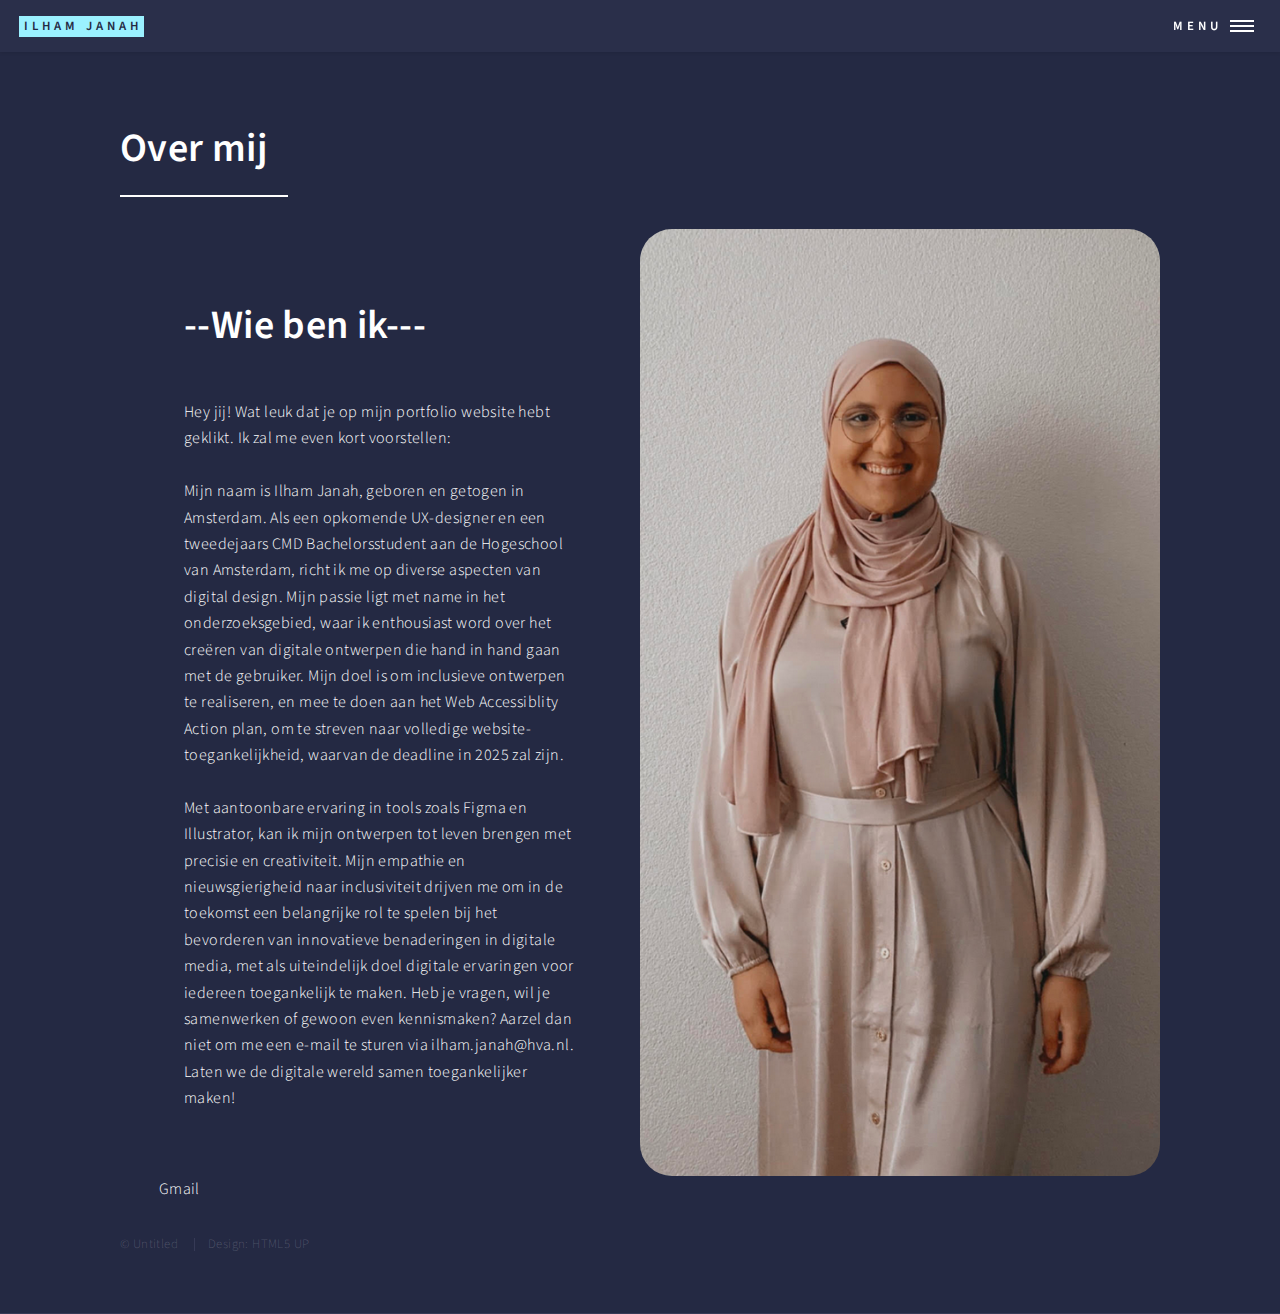
==== overmij.html @ 8f61d1b4 "Add files via upload" ====
<!DOCTYPE HTML>
<!--
	Forty by HTML5 UP
	html5up.net | @ajlkn
	Free for personal and commercial use under the CCA 3.0 license (html5up.net/license)
-->
<html>

<head>
	<title>Wie ben ik-Ilham Janah</title>
	<meta charset="utf-8" />
	<meta name="viewport" content="width=device-width, initial-scale=1, user-scalable=no" />
	<link rel="stylesheet" href="assets/css/main.css" />
	<noscript>
		<link rel="stylesheet" href="assets/css/noscript.css" />
	</noscript>
</head>

<body class="is-preload">

	<!-- Wrapper -->
	<div id="wrapper">

		<!-- Header -->
		<header id="header">
			<a href="index.html" class="logo"><strong>Ilham Janah</strong></a>
			<nav>
				<a href="#menu">Menu</a>
			</nav>
		</header>

		<!-- Menu -->
		<nav id="menu">
			<ul class="links">
				<li><a href="index.html">Home</a></li>
				<li><a href="landing.html">Mijn werk</a></li>
				<li><a href="overmij.html">Over mij</a></li>
			</ul>
			<ul class="actions stacked">
				<li><a href="#" class="button primary fit">Get Started</a></li>
				<li><a href="#" class="button fit">Log In</a></li>
			</ul>
		</nav>

		<!-- Main -->
		<div id="main" class="alt">

			<!-- One -->
			<section id="one">
				<div class="inner">
					<header class="major">
						<h1>Over mij</h1>
					</header>

					<!-- Content -->
					<section
						class="banner style1 orient-left content-align-left image-position-right fullscreen onload-image-fade-in onload-content-fade-right">
						<div class="content">
							<h1>--Wie ben ik---</h1>
							<p class="major">Hey jij! Wat leuk dat je op mijn portfolio website hebt geklikt.
								Ik zal me even kort voorstellen: <br><br>
								Mijn naam is Ilham Janah, geboren en getogen in
								Amsterdam. Als een opkomende UX-designer en een tweedejaars CMD
								Bachelorsstudent aan de Hogeschool van Amsterdam, richt ik me op diverse aspecten van
								digital design.


								Mijn passie ligt met name in het onderzoeksgebied, waar ik enthousiast word over
								het creëren van digitale ontwerpen die hand in hand gaan met de gebruiker. Mijn
								doel is om
								inclusieve ontwerpen te realiseren, en mee te doen aan het Web Accessiblity Action
								plan, om te streven naar volledige
								website-toegankelijkheid, waarvan de deadline in 2025 zal zijn.

								<br><br>Met aantoonbare ervaring in tools zoals Figma en Illustrator, kan ik mijn
								ontwerpen tot
								leven brengen met precisie en creativiteit. Mijn empathie en nieuwsgierigheid naar
								inclusiviteit drijven me om in de toekomst een belangrijke rol te spelen bij het
								bevorderen
								van innovatieve benaderingen in digitale media, met als uiteindelijk doel digitale
								ervaringen voor iedereen toegankelijk te maken.

								Heb je vragen, wil je samenwerken of gewoon even kennismaken? Aarzel dan niet om me een
								e-mail te sturen via ilham.janah@hva.nl. Laten we de digitale wereld samen
								toegankelijker
								maken!
							</p>
						</div>
						<div class="image">
							<img src="images/ilham-portfolio.png" alt="" />
						</div>
					</section>

					<!-- Footer -->
					<footer id="footer">
						<div class="inner">
							<ul class="icons">
								<li><a href="#" class="icon brands alt fa-instagram"><span
											class="label">Instagram</span></a></li>
								<li><a href="https://www.linkedin.com/in/ilham-janah-902b9b240/" class="icon brands alt fa-linkedin-in"><span
											class="label">LinkedIn</span></a></li>
								<li><a href="mailto:ilham.tyh@gmail.com"><span
											class="label">Gmail</span></a></li>
							</ul>
							<ul class="copyright">
								<li>&copy; Untitled</li>
								<li>Design: <a href="https://html5up.net">HTML5 UP</a></li>
							</ul>
						</div>
					</footer>

				</div>

				<!-- Scripts -->
				<script src="assets/js/jquery.min.js"></script>
				<script src="assets/js/jquery.scrolly.min.js"></script>
				<script src="assets/js/jquery.scrollex.min.js"></script>
				<script src="assets/js/browser.min.js"></script>
				<script src="assets/js/breakpoints.min.js"></script>
				<script src="assets/js/util.js"></script>
				<script src="assets/js/main.js"></script>

</body>

</html>
---- assets/css/main.css ----
@import url(fontawesome-all.min.css);
@import url("https://fonts.googleapis.com/css?family=Source+Sans+Pro:300,300italic,600,600italic");

/*
	Forty by HTML5 UP
	html5up.net | @ajlkn
	Free for personal and commercial use under the CCA 3.0 license (html5up.net/license)
*/

html, body, div, span, applet, object,
iframe, h1, h2, h3, h4, h5, h6, p, blockquote,
pre, a, abbr, acronym, address, big, cite,
code, del, dfn, em, img, ins, kbd, q, s, samp,
small, strike, strong, sub, sup, tt, var, b,
u, i, center, dl, dt, dd, ol, ul, li, fieldset,
form, label, legend, table, caption, tbody,
tfoot, thead, tr, th, td, article, aside,
canvas, details, embed, figure, figcaption,
footer, header, hgroup, menu, nav, output, ruby,
section, summary, time, mark, audio, video {
	margin: 0;
	padding: 0;
	border: 0;
	font-size: 100%;
	font: inherit;
	vertical-align: baseline;}

article, aside, details, figcaption, figure,
footer, header, hgroup, menu, nav, section {
	display: block;}

body {
	line-height: 1;
}

ol, ul {
	list-style: none;
}

blockquote, q {
	quotes: none;
}

	blockquote:before, blockquote:after, q:before, q:after {
		content: '';
		content: none;
	}

table {
	border-collapse: collapse;
	border-spacing: 0;
}

body {
	-webkit-text-size-adjust: none;
}

mark {
	background-color: transparent;
	color: inherit;
}

input::-moz-focus-inner {
	border: 0;
	padding: 0;
}

input, select, textarea {
	-moz-appearance: none;
	-webkit-appearance: none;
	-ms-appearance: none;
	appearance: none;
}

/* Basic */

	@-ms-viewport {
		width: device-width;
	}

	body {
		-ms-overflow-style: scrollbar;
	}

	@media screen and (max-width: 480px) {

		html, body {
			min-width: 320px;
		}

	}

	html {
		box-sizing: border-box;
	}

	*, *:before, *:after {
		box-sizing: inherit;
	}

	body {
		background: #242943;
	}

		body.is-preload *, body.is-preload *:before, body.is-preload *:after {
			-moz-animation: none !important;
			-webkit-animation: none !important;
			-ms-animation: none !important;
			animation: none !important;
			-moz-transition: none !important;
			-webkit-transition: none !important;
			-ms-transition: none !important;
			transition: none !important;
		}

/* Type */

	body, input, select, textarea {
		color: #ffffff;
		font-family: "Source Sans Pro", Helvetica, sans-serif;
		font-size: 17pt;
		font-weight: 300;
		letter-spacing: 0.025em;
		line-height: 1.65;
	}

		@media screen and (max-width: 1680px) {

			body, input, select, textarea {
				font-size: 14pt;
			}

		}

		@media screen and (max-width: 1280px) {

			body, input, select, textarea {
				font-size: 12pt;
			}

		}

		@media screen and (max-width: 360px) {

			body, input, select, textarea {
				font-size: 11pt;
			}

		}

	a {
		-moz-transition: color 0.2s ease-in-out, border-bottom-color 0.2s ease-in-out;
		-webkit-transition: color 0.2s ease-in-out, border-bottom-color 0.2s ease-in-out;
		-ms-transition: color 0.2s ease-in-out, border-bottom-color 0.2s ease-in-out;
		transition: color 0.2s ease-in-out, border-bottom-color 0.2s ease-in-out;
		color: inherit;
		text-decoration: none;
	}

		a:hover {
			border-bottom-color: transparent;
			color: #9bf1ff !important;
		}
		a[href^="mailto:"]:hover {
			border-bottom-color: transparent;
			color: #9bf1ff !important;
		}

		a:active {
			color: #53e3fb !important;
		}
		a[href^="mailto:"]:active{
			color: #53e3fb !important;
		
		} 


	strong, b {
		color: #ffffff;
		font-weight: 600;
	}

	em, i {
		font-style: italic;
	}

	p {
		margin: 0 0 2em 0;
	}

	h1, h2, h3, h4, h5, h6 {
		color: #ffffff;
		font-weight: 600;
		line-height: 1.65;
		margin: 0 0 1em 0;
	}

		h1 a, h2 a, h3 a, h4 a, h5 a, h6 a {
			color: inherit;
			border-bottom: 0;
		}

	h1 {
		font-size: 2.5em;
	}

	h2 {
		font-size: 1.75em;
	}

	h3 {
		font-size: 1.35em;
	}

	h4 {
		font-size: 1.1em;
	}

	h5 {
		font-size: 0.9em;
	}

	h6 {
		font-size: 0.7em;
	}

	@media screen and (max-width: 736px) {

		h1 {
			font-size: 2em;
		}

		h2 {
			font-size: 1.5em;
		}

		h3 {
			font-size: 1.25em;
		}

	}

	sub {
		font-size: 0.8em;
		position: relative;
		top: 0.5em;
	}

	sup {
		font-size: 0.8em;
		position: relative;
		top: -0.5em;
	}

	blockquote {
		border-left: solid 4px rgba(212, 212, 255, 0.1);
		font-style: italic;
		margin: 0 0 2em 0;
		padding: 0.5em 0 0.5em 2em;
	}

	code {
		background: rgba(212, 212, 255, 0.035);
		font-family: "Courier New", monospace;
		font-size: 0.9em;
		margin: 0 0.25em;
		padding: 0.25em 0.65em;
	}

	pre {
		-webkit-overflow-scrolling: touch;
		font-family: "Courier New", monospace;
		font-size: 0.9em;
		margin: 0 0 2em 0;
	}

		pre code {
			display: block;
			line-height: 1.75;
			padding: 1em 1.5em;
			overflow-x: auto;
		}

	hr {
		border: 0;
		border-bottom: solid 1px rgba(212, 212, 255, 0.1);
		margin: 2em 0;
	}

		hr.major {
			margin: 3em 0;
		}

	.align-left {
		text-align: left;
	}

	.align-center {
		text-align: center;
	}

	.align-right {
		text-align: right;
	}

/* Row */

	.row {
		display: flex;
		flex-wrap: wrap;
		box-sizing: border-box;
		align-items: stretch;
	}

		.row > * {
			box-sizing: border-box;
		}

		.row.gtr-uniform > * > :last-child {
			margin-bottom: 0;
		}

		.row.aln-left {
			justify-content: flex-start;
		}

		.row.aln-center {
			justify-content: center;
		}

		.row.aln-right {
			justify-content: flex-end;
		}

		.row.aln-top {
			align-items: flex-start;
		}

		.row.aln-middle {
			align-items: center;
		}

		.row.aln-bottom {
			align-items: flex-end;
		}

		.row > .imp {
			order: -1;
		}

		.row > .col-1 {
			width: 8.33333%;
		}

		.row > .off-1 {
			margin-left: 8.33333%;
		}

		.row > .col-2 {
			width: 16.66667%;
		}

		.row > .off-2 {
			margin-left: 16.66667%;
		}

		.row > .col-3 {
			width: 25%;
		}

		.row > .off-3 {
			margin-left: 25%;
		}

		.row > .col-4 {
			width: 33.33333%;
		}

		.row > .off-4 {
			margin-left: 33.33333%;
		}

		.row > .col-5 {
			width: 41.66667%;
		}

		.row > .off-5 {
			margin-left: 41.66667%;
		}

		.row > .col-6 {
			width: 50%;
		}

		.row > .off-6 {
			margin-left: 50%;
		}

		.row > .col-7 {
			width: 58.33333%;
		}

		.row > .off-7 {
			margin-left: 58.33333%;
		}

		.row > .col-8 {
			width: 66.66667%;
		}

		.row > .off-8 {
			margin-left: 66.66667%;
		}

		.row > .col-9 {
			width: 75%;
		}

		.row > .off-9 {
			margin-left: 75%;
		}

		.row > .col-10 {
			width: 83.33333%;
		}

		.row > .off-10 {
			margin-left: 83.33333%;
		}

		.row > .col-11 {
			width: 91.66667%;
		}

		.row > .off-11 {
			margin-left: 91.66667%;
		}

		.row > .col-12 {
			width: 100%;
		}

		.row > .off-12 {
			margin-left: 100%;
		}

		.row.gtr-0 {
			margin-top: 0;
			margin-left: 0em;
		}

			.row.gtr-0 > * {
				padding: 0 0 0 0em;
			}

			.row.gtr-0.gtr-uniform {
				margin-top: 0em;
			}

				.row.gtr-0.gtr-uniform > * {
					padding-top: 0em;
				}

		.row.gtr-25 {
			margin-top: 0;
			margin-left: -0.5em;
		}

			.row.gtr-25 > * {
				padding: 0 0 0 0.5em;
			}

			.row.gtr-25.gtr-uniform {
				margin-top: -0.5em;
			}

				.row.gtr-25.gtr-uniform > * {
					padding-top: 0.5em;
				}

		.row.gtr-50 {
			margin-top: 0;
			margin-left: -1em;
		}

			.row.gtr-50 > * {
				padding: 0 0 0 1em;
			}

			.row.gtr-50.gtr-uniform {
				margin-top: -1em;
			}

				.row.gtr-50.gtr-uniform > * {
					padding-top: 1em;
				}

		.row {
			margin-top: 0;
			margin-left: -2em;
		}

			.row > * {
				padding: 0 0 0 2em;
			}

			.row.gtr-uniform {
				margin-top: -2em;
			}

				.row.gtr-uniform > * {
					padding-top: 2em;
				}

		.row.gtr-150 {
			margin-top: 0;
			margin-left: -3em;
		}

			.row.gtr-150 > * {
				padding: 0 0 0 3em;
			}

			.row.gtr-150.gtr-uniform {
				margin-top: -3em;
			}

				.row.gtr-150.gtr-uniform > * {
					padding-top: 3em;
				}

		.row.gtr-200 {
			margin-top: 0;
			margin-left: -4em;
		}

			.row.gtr-200 > * {
				padding: 0 0 0 4em;
			}

			.row.gtr-200.gtr-uniform {
				margin-top: -4em;
			}

				.row.gtr-200.gtr-uniform > * {
					padding-top: 4em;
				}

		@media screen and (max-width: 1680px) {

			.row {
				display: flex;
				flex-wrap: wrap;
				box-sizing: border-box;
				align-items: stretch;
			}

				.row > * {
					box-sizing: border-box;
				}

				.row.gtr-uniform > * > :last-child {
					margin-bottom: 0;
				}

				.row.aln-left {
					justify-content: flex-start;
				}

				.row.aln-center {
					justify-content: center;
				}

				.row.aln-right {
					justify-content: flex-end;
				}

				.row.aln-top {
					align-items: flex-start;
				}

				.row.aln-middle {
					align-items: center;
				}

				.row.aln-bottom {
					align-items: flex-end;
				}

				.row > .imp-xlarge {
					order: -1;
				}

				.row > .col-1-xlarge {
					width: 8.33333%;
				}

				.row > .off-1-xlarge {
					margin-left: 8.33333%;
				}

				.row > .col-2-xlarge {
					width: 16.66667%;
				}

				.row > .off-2-xlarge {
					margin-left: 16.66667%;
				}

				.row > .col-3-xlarge {
					width: 25%;
				}

				.row > .off-3-xlarge {
					margin-left: 25%;
				}

				.row > .col-4-xlarge {
					width: 33.33333%;
				}

				.row > .off-4-xlarge {
					margin-left: 33.33333%;
				}

				.row > .col-5-xlarge {
					width: 41.66667%;
				}

				.row > .off-5-xlarge {
					margin-left: 41.66667%;
				}

				.row > .col-6-xlarge {
					width: 50%;
				}

				.row > .off-6-xlarge {
					margin-left: 50%;
				}

				.row > .col-7-xlarge {
					width: 58.33333%;
				}

				.row > .off-7-xlarge {
					margin-left: 58.33333%;
				}

				.row > .col-8-xlarge {
					width: 66.66667%;
				}

				.row > .off-8-xlarge {
					margin-left: 66.66667%;
				}

				.row > .col-9-xlarge {
					width: 75%;
				}

				.row > .off-9-xlarge {
					margin-left: 75%;
				}

				.row > .col-10-xlarge {
					width: 83.33333%;
				}

				.row > .off-10-xlarge {
					margin-left: 83.33333%;
				}

				.row > .col-11-xlarge {
					width: 91.66667%;
				}

				.row > .off-11-xlarge {
					margin-left: 91.66667%;
				}

				.row > .col-12-xlarge {
					width: 100%;
				}

				.row > .off-12-xlarge {
					margin-left: 100%;
				}

				.row.gtr-0 {
					margin-top: 0;
					margin-left: 0em;
				}

					.row.gtr-0 > * {
						padding: 0 0 0 0em;
					}

					.row.gtr-0.gtr-uniform {
						margin-top: 0em;
					}

						.row.gtr-0.gtr-uniform > * {
							padding-top: 0em;
						}

				.row.gtr-25 {
					margin-top: 0;
					margin-left: -0.5em;
				}

					.row.gtr-25 > * {
						padding: 0 0 0 0.5em;
					}

					.row.gtr-25.gtr-uniform {
						margin-top: -0.5em;
					}

						.row.gtr-25.gtr-uniform > * {
							padding-top: 0.5em;
						}

				.row.gtr-50 {
					margin-top: 0;
					margin-left: -1em;
				}

					.row.gtr-50 > * {
						padding: 0 0 0 1em;
					}

					.row.gtr-50.gtr-uniform {
						margin-top: -1em;
					}

						.row.gtr-50.gtr-uniform > * {
							padding-top: 1em;
						}

				.row {
					margin-top: 0;
					margin-left: -2em;
				}

					.row > * {
						padding: 0 0 0 2em;
					}

					.row.gtr-uniform {
						margin-top: -2em;
					}

						.row.gtr-uniform > * {
							padding-top: 2em;
						}

				.row.gtr-150 {
					margin-top: 0;
					margin-left: -3em;
				}

					.row.gtr-150 > * {
						padding: 0 0 0 3em;
					}

					.row.gtr-150.gtr-uniform {
						margin-top: -3em;
					}

						.row.gtr-150.gtr-uniform > * {
							padding-top: 3em;
						}

				.row.gtr-200 {
					margin-top: 0;
					margin-left: -4em;
				}

					.row.gtr-200 > * {
						padding: 0 0 0 4em;
					}

					.row.gtr-200.gtr-uniform {
						margin-top: -4em;
					}

						.row.gtr-200.gtr-uniform > * {
							padding-top: 4em;
						}

		}

		@media screen and (max-width: 1280px) {

			.row {
				display: flex;
				flex-wrap: wrap;
				box-sizing: border-box;
				align-items: stretch;
			}

				.row > * {
					box-sizing: border-box;
				}

				.row.gtr-uniform > * > :last-child {
					margin-bottom: 0;
				}

				.row.aln-left {
					justify-content: flex-start;
				}

				.row.aln-center {
					justify-content: center;
				}

				.row.aln-right {
					justify-content: flex-end;
				}

				.row.aln-top {
					align-items: flex-start;
				}

				.row.aln-middle {
					align-items: center;
				}

				.row.aln-bottom {
					align-items: flex-end;
				}

				.row > .imp-large {
					order: -1;
				}

				.row > .col-1-large {
					width: 8.33333%;
				}

				.row > .off-1-large {
					margin-left: 8.33333%;
				}

				.row > .col-2-large {
					width: 16.66667%;
				}

				.row > .off-2-large {
					margin-left: 16.66667%;
				}

				.row > .col-3-large {
					width: 25%;
				}

				.row > .off-3-large {
					margin-left: 25%;
				}

				.row > .col-4-large {
					width: 33.33333%;
				}

				.row > .off-4-large {
					margin-left: 33.33333%;
				}

				.row > .col-5-large {
					width: 41.66667%;
				}

				.row > .off-5-large {
					margin-left: 41.66667%;
				}

				.row > .col-6-large {
					width: 50%;
				}

				.row > .off-6-large {
					margin-left: 50%;
				}

				.row > .col-7-large {
					width: 58.33333%;
				}

				.row > .off-7-large {
					margin-left: 58.33333%;
				}

				.row > .col-8-large {
					width: 66.66667%;
				}

				.row > .off-8-large {
					margin-left: 66.66667%;
				}

				.row > .col-9-large {
					width: 75%;
				}

				.row > .off-9-large {
					margin-left: 75%;
				}

				.row > .col-10-large {
					width: 83.33333%;
				}

				.row > .off-10-large {
					margin-left: 83.33333%;
				}

				.row > .col-11-large {
					width: 91.66667%;
				}

				.row > .off-11-large {
					margin-left: 91.66667%;
				}

				.row > .col-12-large {
					width: 100%;
				}

				.row > .off-12-large {
					margin-left: 100%;
				}

				.row.gtr-0 {
					margin-top: 0;
					margin-left: 0em;
				}

					.row.gtr-0 > * {
						padding: 0 0 0 0em;
					}

					.row.gtr-0.gtr-uniform {
						margin-top: 0em;
					}

						.row.gtr-0.gtr-uniform > * {
							padding-top: 0em;
						}

				.row.gtr-25 {
					margin-top: 0;
					margin-left: -0.375em;
				}

					.row.gtr-25 > * {
						padding: 0 0 0 0.375em;
					}

					.row.gtr-25.gtr-uniform {
						margin-top: -0.375em;
					}

						.row.gtr-25.gtr-uniform > * {
							padding-top: 0.375em;
						}

				.row.gtr-50 {
					margin-top: 0;
					margin-left: -0.75em;
				}

					.row.gtr-50 > * {
						padding: 0 0 0 0.75em;
					}

					.row.gtr-50.gtr-uniform {
						margin-top: -0.75em;
					}

						.row.gtr-50.gtr-uniform > * {
							padding-top: 0.75em;
						}

				.row {
					margin-top: 0;
					margin-left: -1.5em;
				}

					.row > * {
						padding: 0 0 0 1.5em;
					}

					.row.gtr-uniform {
						margin-top: -1.5em;
					}

						.row.gtr-uniform > * {
							padding-top: 1.5em;
						}

				.row.gtr-150 {
					margin-top: 0;
					margin-left: -2.25em;
				}

					.row.gtr-150 > * {
						padding: 0 0 0 2.25em;
					}

					.row.gtr-150.gtr-uniform {
						margin-top: -2.25em;
					}

						.row.gtr-150.gtr-uniform > * {
							padding-top: 2.25em;
						}

				.row.gtr-200 {
					margin-top: 0;
					margin-left: -3em;
				}

					.row.gtr-200 > * {
						padding: 0 0 0 3em;
					}

					.row.gtr-200.gtr-uniform {
						margin-top: -3em;
					}

						.row.gtr-200.gtr-uniform > * {
							padding-top: 3em;
						}

		}

		@media screen and (max-width: 980px) {

			.row {
				display: flex;
				flex-wrap: wrap;
				box-sizing: border-box;
				align-items: stretch;
			}

				.row > * {
					box-sizing: border-box;
				}

				.row.gtr-uniform > * > :last-child {
					margin-bottom: 0;
				}

				.row.aln-left {
					justify-content: flex-start;
				}

				.row.aln-center {
					justify-content: center;
				}

				.row.aln-right {
					justify-content: flex-end;
				}

				.row.aln-top {
					align-items: flex-start;
				}

				.row.aln-middle {
					align-items: center;
				}

				.row.aln-bottom {
					align-items: flex-end;
				}

				.row > .imp-medium {
					order: -1;
				}

				.row > .col-1-medium {
					width: 8.33333%;
				}

				.row > .off-1-medium {
					margin-left: 8.33333%;
				}

				.row > .col-2-medium {
					width: 16.66667%;
				}

				.row > .off-2-medium {
					margin-left: 16.66667%;
				}

				.row > .col-3-medium {
					width: 25%;
				}

				.row > .off-3-medium {
					margin-left: 25%;
				}

				.row > .col-4-medium {
					width: 33.33333%;
				}

				.row > .off-4-medium {
					margin-left: 33.33333%;
				}

				.row > .col-5-medium {
					width: 41.66667%;
				}

				.row > .off-5-medium {
					margin-left: 41.66667%;
				}

				.row > .col-6-medium {
					width: 50%;
				}

				.row > .off-6-medium {
					margin-left: 50%;
				}

				.row > .col-7-medium {
					width: 58.33333%;
				}

				.row > .off-7-medium {
					margin-left: 58.33333%;
				}

				.row > .col-8-medium {
					width: 66.66667%;
				}

				.row > .off-8-medium {
					margin-left: 66.66667%;
				}

				.row > .col-9-medium {
					width: 75%;
				}

				.row > .off-9-medium {
					margin-left: 75%;
				}

				.row > .col-10-medium {
					width: 83.33333%;
				}

				.row > .off-10-medium {
					margin-left: 83.33333%;
				}

				.row > .col-11-medium {
					width: 91.66667%;
				}

				.row > .off-11-medium {
					margin-left: 91.66667%;
				}

				.row > .col-12-medium {
					width: 100%;
				}

				.row > .off-12-medium {
					margin-left: 100%;
				}

				.row.gtr-0 {
					margin-top: 0;
					margin-left: 0em;
				}

					.row.gtr-0 > * {
						padding: 0 0 0 0em;
					}

					.row.gtr-0.gtr-uniform {
						margin-top: 0em;
					}

						.row.gtr-0.gtr-uniform > * {
							padding-top: 0em;
						}

				.row.gtr-25 {
					margin-top: 0;
					margin-left: -0.375em;
				}

					.row.gtr-25 > * {
						padding: 0 0 0 0.375em;
					}

					.row.gtr-25.gtr-uniform {
						margin-top: -0.375em;
					}

						.row.gtr-25.gtr-uniform > * {
							padding-top: 0.375em;
						}

				.row.gtr-50 {
					margin-top: 0;
					margin-left: -0.75em;
				}

					.row.gtr-50 > * {
						padding: 0 0 0 0.75em;
					}

					.row.gtr-50.gtr-uniform {
						margin-top: -0.75em;
					}

						.row.gtr-50.gtr-uniform > * {
							padding-top: 0.75em;
						}

				.row {
					margin-top: 0;
					margin-left: -1.5em;
				}

					.row > * {
						padding: 0 0 0 1.5em;
					}

					.row.gtr-uniform {
						margin-top: -1.5em;
					}

						.row.gtr-uniform > * {
							padding-top: 1.5em;
						}

				.row.gtr-150 {
					margin-top: 0;
					margin-left: -2.25em;
				}

					.row.gtr-150 > * {
						padding: 0 0 0 2.25em;
					}

					.row.gtr-150.gtr-uniform {
						margin-top: -2.25em;
					}

						.row.gtr-150.gtr-uniform > * {
							padding-top: 2.25em;
						}

				.row.gtr-200 {
					margin-top: 0;
					margin-left: -3em;
				}

					.row.gtr-200 > * {
						padding: 0 0 0 3em;
					}

					.row.gtr-200.gtr-uniform {
						margin-top: -3em;
					}

						.row.gtr-200.gtr-uniform > * {
							padding-top: 3em;
						}

		}

		@media screen and (max-width: 736px) {

			.row {
				display: flex;
				flex-wrap: wrap;
				box-sizing: border-box;
				align-items: stretch;
			}

				.row > * {
					box-sizing: border-box;
				}

				.row.gtr-uniform > * > :last-child {
					margin-bottom: 0;
				}

				.row.aln-left {
					justify-content: flex-start;
				}

				.row.aln-center {
					justify-content: center;
				}

				.row.aln-right {
					justify-content: flex-end;
				}

				.row.aln-top {
					align-items: flex-start;
				}

				.row.aln-middle {
					align-items: center;
				}

				.row.aln-bottom {
					align-items: flex-end;
				}

				.row > .imp-small {
					order: -1;
				}

				.row > .col-1-small {
					width: 8.33333%;
				}

				.row > .off-1-small {
					margin-left: 8.33333%;
				}

				.row > .col-2-small {
					width: 16.66667%;
				}

				.row > .off-2-small {
					margin-left: 16.66667%;
				}

				.row > .col-3-small {
					width: 25%;
				}

				.row > .off-3-small {
					margin-left: 25%;
				}

				.row > .col-4-small {
					width: 33.33333%;
				}

				.row > .off-4-small {
					margin-left: 33.33333%;
				}

				.row > .col-5-small {
					width: 41.66667%;
				}

				.row > .off-5-small {
					margin-left: 41.66667%;
				}

				.row > .col-6-small {
					width: 50%;
				}

				.row > .off-6-small {
					margin-left: 50%;
				}

				.row > .col-7-small {
					width: 58.33333%;
				}

				.row > .off-7-small {
					margin-left: 58.33333%;
				}

				.row > .col-8-small {
					width: 66.66667%;
				}

				.row > .off-8-small {
					margin-left: 66.66667%;
				}

				.row > .col-9-small {
					width: 75%;
				}

				.row > .off-9-small {
					margin-left: 75%;
				}

				.row > .col-10-small {
					width: 83.33333%;
				}

				.row > .off-10-small {
					margin-left: 83.33333%;
				}

				.row > .col-11-small {
					width: 91.66667%;
				}

				.row > .off-11-small {
					margin-left: 91.66667%;
				}

				.row > .col-12-small {
					width: 100%;
				}

				.row > .off-12-small {
					margin-left: 100%;
				}

				.row.gtr-0 {
					margin-top: 0;
					margin-left: 0em;
				}

					.row.gtr-0 > * {
						padding: 0 0 0 0em;
					}

					.row.gtr-0.gtr-uniform {
						margin-top: 0em;
					}

						.row.gtr-0.gtr-uniform > * {
							padding-top: 0em;
						}

				.row.gtr-25 {
					margin-top: 0;
					margin-left: -0.3125em;
				}

					.row.gtr-25 > * {
						padding: 0 0 0 0.3125em;
					}

					.row.gtr-25.gtr-uniform {
						margin-top: -0.3125em;
					}

						.row.gtr-25.gtr-uniform > * {
							padding-top: 0.3125em;
						}

				.row.gtr-50 {
					margin-top: 0;
					margin-left: -0.625em;
				}

					.row.gtr-50 > * {
						padding: 0 0 0 0.625em;
					}

					.row.gtr-50.gtr-uniform {
						margin-top: -0.625em;
					}

						.row.gtr-50.gtr-uniform > * {
							padding-top: 0.625em;
						}

				.row {
					margin-top: 0;
					margin-left: -1.25em;
				}

					.row > * {
						padding: 0 0 0 1.25em;
					}

					.row.gtr-uniform {
						margin-top: -1.25em;
					}

						.row.gtr-uniform > * {
							padding-top: 1.25em;
						}

				.row.gtr-150 {
					margin-top: 0;
					margin-left: -1.875em;
				}

					.row.gtr-150 > * {
						padding: 0 0 0 1.875em;
					}

					.row.gtr-150.gtr-uniform {
						margin-top: -1.875em;
					}

						.row.gtr-150.gtr-uniform > * {
							padding-top: 1.875em;
						}

				.row.gtr-200 {
					margin-top: 0;
					margin-left: -2.5em;
				}

					.row.gtr-200 > * {
						padding: 0 0 0 2.5em;
					}

					.row.gtr-200.gtr-uniform {
						margin-top: -2.5em;
					}

						.row.gtr-200.gtr-uniform > * {
							padding-top: 2.5em;
						}

		}

		@media screen and (max-width: 480px) {

			.row {
				display: flex;
				flex-wrap: wrap;
				box-sizing: border-box;
				align-items: stretch;
			}

				.row > * {
					box-sizing: border-box;
				}

				.row.gtr-uniform > * > :last-child {
					margin-bottom: 0;
				}

				.row.aln-left {
					justify-content: flex-start;
				}

				.row.aln-center {
					justify-content: center;
				}

				.row.aln-right {
					justify-content: flex-end;
				}

				.row.aln-top {
					align-items: flex-start;
				}

				.row.aln-middle {
					align-items: center;
				}

				.row.aln-bottom {
					align-items: flex-end;
				}

				.row > .imp-xsmall {
					order: -1;
				}

				.row > .col-1-xsmall {
					width: 8.33333%;
				}

				.row > .off-1-xsmall {
					margin-left: 8.33333%;
				}

				.row > .col-2-xsmall {
					width: 16.66667%;
				}

				.row > .off-2-xsmall {
					margin-left: 16.66667%;
				}

				.row > .col-3-xsmall {
					width: 25%;
				}

				.row > .off-3-xsmall {
					margin-left: 25%;
				}

				.row > .col-4-xsmall {
					width: 33.33333%;
				}

				.row > .off-4-xsmall {
					margin-left: 33.33333%;
				}

				.row > .col-5-xsmall {
					width: 41.66667%;
				}

				.row > .off-5-xsmall {
					margin-left: 41.66667%;
				}

				.row > .col-6-xsmall {
					width: 50%;
				}

				.row > .off-6-xsmall {
					margin-left: 50%;
				}

				.row > .col-7-xsmall {
					width: 58.33333%;
				}

				.row > .off-7-xsmall {
					margin-left: 58.33333%;
				}

				.row > .col-8-xsmall {
					width: 66.66667%;
				}

				.row > .off-8-xsmall {
					margin-left: 66.66667%;
				}

				.row > .col-9-xsmall {
					width: 75%;
				}

				.row > .off-9-xsmall {
					margin-left: 75%;
				}

				.row > .col-10-xsmall {
					width: 83.33333%;
				}

				.row > .off-10-xsmall {
					margin-left: 83.33333%;
				}

				.row > .col-11-xsmall {
					width: 91.66667%;
				}

				.row > .off-11-xsmall {
					margin-left: 91.66667%;
				}

				.row > .col-12-xsmall {
					width: 100%;
				}

				.row > .off-12-xsmall {
					margin-left: 100%;
				}

				.row.gtr-0 {
					margin-top: 0;
					margin-left: 0em;
				}

					.row.gtr-0 > * {
						padding: 0 0 0 0em;
					}

					.row.gtr-0.gtr-uniform {
						margin-top: 0em;
					}

						.row.gtr-0.gtr-uniform > * {
							padding-top: 0em;
						}

				.row.gtr-25 {
					margin-top: 0;
					margin-left: -0.3125em;
				}

					.row.gtr-25 > * {
						padding: 0 0 0 0.3125em;
					}

					.row.gtr-25.gtr-uniform {
						margin-top: -0.3125em;
					}

						.row.gtr-25.gtr-uniform > * {
							padding-top: 0.3125em;
						}

				.row.gtr-50 {
					margin-top: 0;
					margin-left: -0.625em;
				}

					.row.gtr-50 > * {
						padding: 0 0 0 0.625em;
					}

					.row.gtr-50.gtr-uniform {
						margin-top: -0.625em;
					}

						.row.gtr-50.gtr-uniform > * {
							padding-top: 0.625em;
						}

				.row {
					margin-top: 0;
					margin-left: -1.25em;
				}

					.row > * {
						padding: 0 0 0 1.25em;
					}

					.row.gtr-uniform {
						margin-top: -1.25em;
					}

						.row.gtr-uniform > * {
							padding-top: 1.25em;
						}

				.row.gtr-150 {
					margin-top: 0;
					margin-left: -1.875em;
				}

					.row.gtr-150 > * {
						padding: 0 0 0 1.875em;
					}

					.row.gtr-150.gtr-uniform {
						margin-top: -1.875em;
					}

						.row.gtr-150.gtr-uniform > * {
							padding-top: 1.875em;
						}

				.row.gtr-200 {
					margin-top: 0;
					margin-left: -2.5em;
				}

					.row.gtr-200 > * {
						padding: 0 0 0 2.5em;
					}

					.row.gtr-200.gtr-uniform {
						margin-top: -2.5em;
					}

						.row.gtr-200.gtr-uniform > * {
							padding-top: 2.5em;
						}

		}

/* Section/Article */

	section.special, article.special {
		text-align: center;
	}

	header.major {
		width: -moz-max-content;
		width: -webkit-max-content;
		width: -ms-max-content;
		width: max-content;
		margin-bottom: 2em;
	}

		header.major > :first-child {
			margin-bottom: 0;
			width: calc(100% + 0.5em);
		}

			header.major > :first-child:after {
				content: '';
				background-color: #ffffff;
				display: block;
				height: 2px;
				margin: 0.325em 0 0.5em 0;
				width: 100%;
			}

		header.major > p {
			font-size: 0.7em;
			font-weight: 600;
			letter-spacing: 0.25em;
			margin-bottom: 0;
			text-transform: uppercase;
		}

		body.is-ie header.major > :first-child:after {
			max-width: 9em;
		}

		body.is-ie header.major > h1:after {
			max-width: 100% !important;
		}

	@media screen and (max-width: 736px) {

		header.major > p br {
			display: none;
		}

	}

/* Form */

	form {
		margin: 0 0 2em 0;
	}

		form > :last-child {
			margin-bottom: 0;
		}

		form > .fields {
			display: -moz-flex;
			display: -webkit-flex;
			display: -ms-flex;
			display: flex;
			-moz-flex-wrap: wrap;
			-webkit-flex-wrap: wrap;
			-ms-flex-wrap: wrap;
			flex-wrap: wrap;
			width: calc(100% + 3em);
			margin: -1.5em 0 2em -1.5em;
		}

			form > .fields > .field {
				-moz-flex-grow: 0;
				-webkit-flex-grow: 0;
				-ms-flex-grow: 0;
				flex-grow: 0;
				-moz-flex-shrink: 0;
				-webkit-flex-shrink: 0;
				-ms-flex-shrink: 0;
				flex-shrink: 0;
				padding: 1.5em 0 0 1.5em;
				width: calc(100% - 1.5em);
			}

				form > .fields > .field.half {
					width: calc(50% - 0.75em);
				}

				form > .fields > .field.third {
					width: calc(100%/3 - 0.5em);
				}

				form > .fields > .field.quarter {
					width: calc(25% - 0.375em);
				}

		@media screen and (max-width: 480px) {

			form > .fields {
				width: calc(100% + 3em);
				margin: -1.5em 0 2em -1.5em;
			}

				form > .fields > .field {
					padding: 1.5em 0 0 1.5em;
					width: calc(100% - 1.5em);
				}

					form > .fields > .field.half {
						width: calc(100% - 1.5em);
					}

					form > .fields > .field.third {
						width: calc(100% - 1.5em);
					}

					form > .fields > .field.quarter {
						width: calc(100% - 1.5em);
					}

		}

	label {
		color: #ffffff;
		display: block;
		font-size: 0.8em;
		font-weight: 600;
		letter-spacing: 0.25em;
		margin: 0 0 1em 0;
		text-transform: uppercase;
	}

	input[type="text"],
	input[type="password"],
	input[type="email"],
	input[type="tel"],
	input[type="search"],
	input[type="url"],
	select,
	textarea {
		-moz-appearance: none;
		-webkit-appearance: none;
		-ms-appearance: none;
		appearance: none;
		background: rgba(212, 212, 255, 0.035);
		border: none;
		border-radius: 0;
		color: inherit;
		display: block;
		outline: 0;
		padding: 0 1em;
		text-decoration: none;
		width: 100%;
	}

		input[type="text"]:invalid,
		input[type="password"]:invalid,
		input[type="email"]:invalid,
		input[type="tel"]:invalid,
		input[type="search"]:invalid,
		input[type="url"]:invalid,
		select:invalid,
		textarea:invalid {
			box-shadow: none;
		}

		input[type="text"]:focus,
		input[type="password"]:focus,
		input[type="email"]:focus,
		input[type="tel"]:focus,
		input[type="search"]:focus,
		input[type="url"]:focus,
		select:focus,
		textarea:focus {
			border-color: #9bf1ff;
			box-shadow: 0 0 0 2px #9bf1ff;
		}

	select {
		background-image: url("data:image/svg+xml;charset=utf8,%3Csvg xmlns='http://www.w3.org/2000/svg' width='40' height='40' preserveAspectRatio='none' viewBox='0 0 40 40'%3E%3Cpath d='M9.4,12.3l10.4,10.4l10.4-10.4c0.2-0.2,0.5-0.4,0.9-0.4c0.3,0,0.6,0.1,0.9,0.4l3.3,3.3c0.2,0.2,0.4,0.5,0.4,0.9 c0,0.4-0.1,0.6-0.4,0.9L20.7,31.9c-0.2,0.2-0.5,0.4-0.9,0.4c-0.3,0-0.6-0.1-0.9-0.4L4.3,17.3c-0.2-0.2-0.4-0.5-0.4-0.9 c0-0.4,0.1-0.6,0.4-0.9l3.3-3.3c0.2-0.2,0.5-0.4,0.9-0.4S9.1,12.1,9.4,12.3z' fill='rgba(212, 212, 255, 0.1)' /%3E%3C/svg%3E");
		background-size: 1.25rem;
		background-repeat: no-repeat;
		background-position: calc(100% - 1rem) center;
		height: 2.75em;
		padding-right: 2.75em;
		text-overflow: ellipsis;
	}

		select option {
			color: #ffffff;
			background: #242943;
		}

		select:focus::-ms-value {
			background-color: transparent;
		}

		select::-ms-expand {
			display: none;
		}

	input[type="text"],
	input[type="password"],
	input[type="email"],
	input[type="tel"],
	input[type="search"],
	input[type="url"],
	select {
		height: 2.75em;
	}

	textarea {
		padding: 0.75em 1em;
	}

	input[type="checkbox"],
	input[type="radio"] {
		-moz-appearance: none;
		-webkit-appearance: none;
		-ms-appearance: none;
		appearance: none;
		display: block;
		float: left;
		margin-right: -2em;
		opacity: 0;
		width: 1em;
		z-index: -1;
	}

		input[type="checkbox"] + label,
		input[type="radio"] + label {
			text-decoration: none;
			color: #ffffff;
			cursor: pointer;
			display: inline-block;
			font-weight: 300;
			padding-left: 2.65em;
			padding-right: 0.75em;
			position: relative;
		}

			input[type="checkbox"] + label:before,
			input[type="radio"] + label:before {
				-moz-osx-font-smoothing: grayscale;
				-webkit-font-smoothing: antialiased;
				display: inline-block;
				font-style: normal;
				font-variant: normal;
				text-rendering: auto;
				line-height: 1;
				text-transform: none !important;
				font-family: 'Font Awesome 5 Free';
				font-weight: 900;
			}

			input[type="checkbox"] + label:before,
			input[type="radio"] + label:before {
				background: rgba(212, 212, 255, 0.035);
				content: '';
				display: inline-block;
				font-size: 0.8em;
				height: 2.0625em;
				left: 0;
				letter-spacing: 0;
				line-height: 2.0625em;
				position: absolute;
				text-align: center;
				top: 0;
				width: 2.0625em;
			}

		input[type="checkbox"]:checked + label:before,
		input[type="radio"]:checked + label:before {
			background: #ffffff;
			border-color: #9bf1ff;
			content: '\f00c';
			color: #242943;
		}

		input[type="checkbox"]:focus + label:before,
		input[type="radio"]:focus + label:before {
			box-shadow: 0 0 0 2px #9bf1ff;
		}

	input[type="radio"] + label:before {
		border-radius: 100%;
	}

	::-webkit-input-placeholder {
		color: rgba(244, 244, 255, 0.2) !important;
		opacity: 1.0;
	}

	:-moz-placeholder {
		color: rgba(244, 244, 255, 0.2) !important;
		opacity: 1.0;
	}

	::-moz-placeholder {
		color: rgba(244, 244, 255, 0.2) !important;
		opacity: 1.0;
	}

	:-ms-input-placeholder {
		color: rgba(244, 244, 255, 0.2) !important;
		opacity: 1.0;
	}

/* Box */

	.box {
		border: solid 1px rgba(212, 212, 255, 0.1);
		margin-bottom: 2em;
		padding: 1.5em;
	}

		.box > :last-child,
		.box > :last-child > :last-child,
		.box > :last-child > :last-child > :last-child {
			margin-bottom: 0;
		}

		.box.alt {
			border: 0;
			border-radius: 0;
			padding: 0;
		}

/* Icon */

	.icon {
		text-decoration: none;
		border-bottom: none;
		position: relative;
	}

		.icon:before {
			-moz-osx-font-smoothing: grayscale;
			-webkit-font-smoothing: antialiased;
			display: inline-block;
			font-style: normal;
			font-variant: normal;
			text-rendering: auto;
			line-height: 1;
			text-transform: none !important;
			font-family: 'Font Awesome 5 Free';
			font-weight: 400;
		}

		.icon > .label {
			display: none;
		}

		.icon:before {
			line-height: inherit;
		}

		.icon.solid:before {
			font-weight: 900;
		}

		.icon.brands:before {
			font-family: 'Font Awesome 5 Brands';
		}

		.icon.alt:before {
			background-color: #ffffff;
			border-radius: 100%;
			color: #242943;
			display: inline-block;
			height: 2em;
			line-height: 2em;
			text-align: center;
			width: 2em;
		}

	a.icon.alt:before {
		-moz-transition: background-color 0.2s ease-in-out;
		-webkit-transition: background-color 0.2s ease-in-out;
		-ms-transition: background-color 0.2s ease-in-out;
		transition: background-color 0.2s ease-in-out;
	}

	a.icon.alt:hover:before {
		background-color: #6fc3df;
	}

	a.icon.alt:active:before {
		background-color: #37a6cb;
	}

/* Image */

	.image {
		border: 0;
		display: inline-block;
		position: relative;
	}

		.image img {
			display: block;
		}

		.image.left, .image.right {
			max-width: 30%;
		}

			.image.left img, .image.right img {
				width: 100%;
			}

		.image.left {
			float: left;
			margin: 0 1.5em 1.25em 0;
			top: 0.25em;
		}

		.image.right {
			float: right;
			margin: 0 0 1.25em 1.5em;
			top: 0.25em;
		}

		.image.fit {
			display: block;
			margin: 0 0 2em 0;
			width: 100%;
		}

			.image.fit img {
				width: 100%;
			}

		.image.main {
			display: block;
			margin: 2.5em 0;
			width: 100%;
		}

			.image.main img {
				width: 100%;
			}

			@media screen and (max-width: 736px) {

				.image.main {
					margin: 1.5em 0;
				}

			}

/* List */

	ol {
		list-style: decimal;
		margin: 0 0 2em 0;
		padding-left: 1.25em;
	}

		ol li {
			padding-left: 0.25em;
		}

	ul {
		list-style: disc;
		margin: 0 0 2em 0;
		padding-left: 1em;
	}

		ul li {
			padding-left: 0.5em;
		}

		ul.alt {
			list-style: none;
			padding-left: 0;
		}

			ul.alt li {
				border-top: solid 1px rgba(212, 212, 255, 0.1);
				padding: 0.5em 0;
			}

				ul.alt li:first-child {
					border-top: 0;
					padding-top: 0;
				}

	dl {
		margin: 0 0 2em 0;
	}

		dl dt {
			display: block;
			font-weight: 600;
			margin: 0 0 1em 0;
		}

		dl dd {
			margin-left: 2em;
		}

/* Actions */

	ul.actions {
		display: -moz-flex;
		display: -webkit-flex;
		display: -ms-flex;
		display: flex;
		cursor: default;
		list-style: none;
		margin-left: -1em;
		padding-left: 0;
	}

		ul.actions li {
			padding: 0 0 0 1em;
			vertical-align: middle;
		}

		ul.actions.special {
			-moz-justify-content: center;
			-webkit-justify-content: center;
			-ms-justify-content: center;
			justify-content: center;
			width: 100%;
			margin-left: 0;
		}

			ul.actions.special li:first-child {
				padding-left: 0;
			}

		ul.actions.stacked {
			-moz-flex-direction: column;
			-webkit-flex-direction: column;
			-ms-flex-direction: column;
			flex-direction: column;
			margin-left: 0;
		}

			ul.actions.stacked li {
				padding: 1.3em 0 0 0;
			}

				ul.actions.stacked li:first-child {
					padding-top: 0;
				}

		ul.actions.fit {
			width: calc(100% + 1em);
		}

			ul.actions.fit li {
				-moz-flex-grow: 1;
				-webkit-flex-grow: 1;
				-ms-flex-grow: 1;
				flex-grow: 1;
				-moz-flex-shrink: 1;
				-webkit-flex-shrink: 1;
				-ms-flex-shrink: 1;
				flex-shrink: 1;
				width: 100%;
			}

				ul.actions.fit li > * {
					width: 100%;
				}

			ul.actions.fit.stacked {
				width: 100%;
			}

/* Icons */

	ul.icons {
		cursor: default;
		list-style: none;
		padding-left: 0;
	}

		ul.icons li {
			display: inline-block;
			padding: 0 1em 0 0;
		}

			ul.icons li:last-child {
				padding-right: 0;
			}

		@media screen and (max-width: 736px) {

			ul.icons li {
				padding: 0 0.75em 0 0;
			}

		}

/* Pagination */

	ul.pagination {
		cursor: default;
		list-style: none;
		padding-left: 0;
	}

		ul.pagination li {
			display: inline-block;
			padding-left: 0;
			vertical-align: middle;
		}

			ul.pagination li > .page {
				-moz-transition: background-color 0.2s ease-in-out, color 0.2s ease-in-out;
				-webkit-transition: background-color 0.2s ease-in-out, color 0.2s ease-in-out;
				-ms-transition: background-color 0.2s ease-in-out, color 0.2s ease-in-out;
				transition: background-color 0.2s ease-in-out, color 0.2s ease-in-out;
				border-bottom: 0;
				display: inline-block;
				font-size: 0.8em;
				font-weight: 600;
				height: 1.5em;
				line-height: 1.5em;
				margin: 0 0.125em;
				min-width: 1.5em;
				padding: 0 0.5em;
				text-align: center;
			}

				ul.pagination li > .page.active {
					background-color: #ffffff;
					color: #242943;
				}

					ul.pagination li > .page.active:hover {
						background-color: #9bf1ff;
						color: #242943 !important;
					}

					ul.pagination li > .page.active:active {
						background-color: #53e3fb;
					}

			ul.pagination li:first-child {
				padding-right: 0.75em;
			}

			ul.pagination li:last-child {
				padding-left: 0.75em;
			}

		@media screen and (max-width: 480px) {

			ul.pagination li:nth-child(n+2):nth-last-child(n+2) {
				display: none;
			}

			ul.pagination li:first-child {
				padding-right: 0;
			}

		}

/* Table */

	.table-wrapper {
		-webkit-overflow-scrolling: touch;
		overflow-x: auto;
	}

	table {
		margin: 0 0 2em 0;
		width: 100%;
	}

		table tbody tr {
			border: solid 1px rgba(212, 212, 255, 0.1);
			border-left: 0;
			border-right: 0;
		}

			table tbody tr:nth-child(2n + 1) {
				background-color: rgba(212, 212, 255, 0.035);
			}

		table td {
			padding: 0.75em 0.75em;
		}

		table th {
			color: #ffffff;
			font-size: 0.9em;
			font-weight: 600;
			padding: 0 0.75em 0.75em 0.75em;
			text-align: left;
		}

		table thead {
			border-bottom: solid 2px rgba(212, 212, 255, 0.1);
		}

		table tfoot {
			border-top: solid 2px rgba(212, 212, 255, 0.1);
		}

		table.alt {
			border-collapse: separate;
		}

			table.alt tbody tr td {
				border: solid 1px rgba(212, 212, 255, 0.1);
				border-left-width: 0;
				border-top-width: 0;
			}

				table.alt tbody tr td:first-child {
					border-left-width: 1px;
				}

			table.alt tbody tr:first-child td {
				border-top-width: 1px;
			}

			table.alt thead {
				border-bottom: 0;
			}

			table.alt tfoot {
				border-top: 0;
			}

/* Button */

	input[type="submit"],
	input[type="reset"],
	input[type="button"],
	button,
	.button {
		-moz-appearance: none;
		-webkit-appearance: none;
		-ms-appearance: none;
		appearance: none;
		-moz-transition: background-color 0.2s ease-in-out, box-shadow 0.2s ease-in-out, color 0.2s ease-in-out;
		-webkit-transition: background-color 0.2s ease-in-out, box-shadow 0.2s ease-in-out, color 0.2s ease-in-out;
		-ms-transition: background-color 0.2s ease-in-out, box-shadow 0.2s ease-in-out, color 0.2s ease-in-out;
		transition: background-color 0.2s ease-in-out, box-shadow 0.2s ease-in-out, color 0.2s ease-in-out;
		background-color: transparent;
		border: 0;
		border-radius: 0;
		box-shadow: inset 0 0 0 2px #ffffff;
		color: #ffffff;
		cursor: pointer;
		display: inline-block;
		font-size: 0.8em;
		font-weight: 600;
		height: 3.5em;
		letter-spacing: 0.25em;
		line-height: 3.5em;
		padding: 0 1.75em;
		text-align: center;
		text-decoration: none;
		text-transform: uppercase;
		white-space: nowrap;
	}

		input[type="submit"]:hover, input[type="submit"]:active,
		input[type="reset"]:hover,
		input[type="reset"]:active,
		input[type="button"]:hover,
		input[type="button"]:active,
		button:hover,
		button:active,
		.button:hover,
		.button:active {
			box-shadow: inset 0 0 0 2px #9bf1ff;
			color: #9bf1ff;
		}

		input[type="submit"]:active,
		input[type="reset"]:active,
		input[type="button"]:active,
		button:active,
		.button:active {
			background-color: rgba(155, 241, 255, 0.1);
			box-shadow: inset 0 0 0 2px #53e3fb;
			color: #53e3fb;
		}

		input[type="submit"].icon:before,
		input[type="reset"].icon:before,
		input[type="button"].icon:before,
		button.icon:before,
		.button.icon:before {
			margin-right: 0.5em;
		}

		input[type="submit"].fit,
		input[type="reset"].fit,
		input[type="button"].fit,
		button.fit,
		.button.fit {
			width: 100%;
		}

		input[type="submit"].small,
		input[type="reset"].small,
		input[type="button"].small,
		button.small,
		.button.small {
			font-size: 0.6em;
		}

		input[type="submit"].large,
		input[type="reset"].large,
		input[type="button"].large,
		button.large,
		.button.large {
			font-size: 1.25em;
			height: 3em;
			line-height: 3em;
		}

		input[type="submit"].next,
		input[type="reset"].next,
		input[type="button"].next,
		button.next,
		.button.next {
			padding-right: 4.5em;
			position: relative;
		}

			input[type="submit"].next:before, input[type="submit"].next:after,
			input[type="reset"].next:before,
			input[type="reset"].next:after,
			input[type="button"].next:before,
			input[type="button"].next:after,
			button.next:before,
			button.next:after,
			.button.next:before,
			.button.next:after {
				-moz-transition: opacity 0.2s ease-in-out;
				-webkit-transition: opacity 0.2s ease-in-out;
				-ms-transition: opacity 0.2s ease-in-out;
				transition: opacity 0.2s ease-in-out;
				background-position: center right;
				background-repeat: no-repeat;
				background-size: 36px 24px;
				content: '';
				display: block;
				height: 100%;
				position: absolute;
				right: 1.5em;
				top: 0;
				vertical-align: middle;
				width: 36px;
			}

			input[type="submit"].next:before,
			input[type="reset"].next:before,
			input[type="button"].next:before,
			button.next:before,
			.button.next:before {
				background-image: url("data:image/svg+xml;charset=utf8,%3Csvg xmlns='http://www.w3.org/2000/svg' xmlns:xlink='http://www.w3.org/1999/xlink' width='36px' height='24px' viewBox='0 0 36 24' zoomAndPan='disable'%3E%3Cstyle%3Eline %7B stroke: %23ffffff%3B stroke-width: 2px%3B %7D%3C/style%3E%3Cline x1='0' y1='12' x2='34' y2='12' /%3E%3Cline x1='25' y1='4' x2='34' y2='12.5' /%3E%3Cline x1='25' y1='20' x2='34' y2='11.5' /%3E%3C/svg%3E");
			}

			input[type="submit"].next:after,
			input[type="reset"].next:after,
			input[type="button"].next:after,
			button.next:after,
			.button.next:after {
				background-image: url("data:image/svg+xml;charset=utf8,%3Csvg xmlns='http://www.w3.org/2000/svg' xmlns:xlink='http://www.w3.org/1999/xlink' width='36px' height='24px' viewBox='0 0 36 24' zoomAndPan='disable'%3E%3Cstyle%3Eline %7B stroke: %239bf1ff%3B stroke-width: 2px%3B %7D%3C/style%3E%3Cline x1='0' y1='12' x2='34' y2='12' /%3E%3Cline x1='25' y1='4' x2='34' y2='12.5' /%3E%3Cline x1='25' y1='20' x2='34' y2='11.5' /%3E%3C/svg%3E");
				opacity: 0;
				z-index: 1;
			}

			input[type="submit"].next:hover:after, input[type="submit"].next:active:after,
			input[type="reset"].next:hover:after,
			input[type="reset"].next:active:after,
			input[type="button"].next:hover:after,
			input[type="button"].next:active:after,
			button.next:hover:after,
			button.next:active:after,
			.button.next:hover:after,
			.button.next:active:after {
				opacity: 1;
			}

			@media screen and (max-width: 1280px) {

				input[type="submit"].next,
				input[type="reset"].next,
				input[type="button"].next,
				button.next,
				.button.next {
					padding-right: 5em;
				}

			}

		input[type="submit"].primary,
		input[type="reset"].primary,
		input[type="button"].primary,
		button.primary,
		.button.primary {
			background-color: #ffffff;
			box-shadow: none;
			color: #242943;
		}

			input[type="submit"].primary:hover, input[type="submit"].primary:active,
			input[type="reset"].primary:hover,
			input[type="reset"].primary:active,
			input[type="button"].primary:hover,
			input[type="button"].primary:active,
			button.primary:hover,
			button.primary:active,
			.button.primary:hover,
			.button.primary:active {
				background-color: #9bf1ff;
				color: #242943 !important;
			}

			input[type="submit"].primary:active,
			input[type="reset"].primary:active,
			input[type="button"].primary:active,
			button.primary:active,
			.button.primary:active {
				background-color: #53e3fb;
			}

		input[type="submit"].disabled, input[type="submit"]:disabled,
		input[type="reset"].disabled,
		input[type="reset"]:disabled,
		input[type="button"].disabled,
		input[type="button"]:disabled,
		button.disabled,
		button:disabled,
		.button.disabled,
		.button:disabled {
			pointer-events: none;
			cursor: default;
			opacity: 0.25;
		}

/* Tiles */

	.tiles {
		display: -moz-flex;
		display: -webkit-flex;
		display: -ms-flex;
		display: flex;
		-moz-flex-wrap: wrap;
		-webkit-flex-wrap: wrap;
		-ms-flex-wrap: wrap;
		flex-wrap: wrap;
		border-top: 0 !important;
	}

		.tiles + * {
			border-top: 0 !important;
		}

		.tiles article {
			-moz-align-items: center;
			-webkit-align-items: center;
			-ms-align-items: center;
			align-items: center;
			display: -moz-flex;
			display: -webkit-flex;
			display: -ms-flex;
			display: flex;
			-moz-transition: -moz-transform 0.25s ease, opacity 0.25s ease, -moz-filter 1s ease, -webkit-filter 1s ease;
			-webkit-transition: -webkit-transform 0.25s ease, opacity 0.25s ease, -webkit-filter 1s ease, -webkit-filter 1s ease;
			-ms-transition: -ms-transform 0.25s ease, opacity 0.25s ease, -ms-filter 1s ease, -webkit-filter 1s ease;
			transition: transform 0.25s ease, opacity 0.25s ease, filter 1s ease, -webkit-filter 1s ease;
			padding: 4em 4em 2em 4em ;
			background-position: center;
			background-repeat: no-repeat;
			background-size: cover;
			cursor: default;
			height: 40vh;
			max-height: 40em;
			min-height: 23em;
			overflow: hidden;
			position: relative;
			width: 40%;
		}

			.tiles article .image {
				display: none;
			}

			.tiles article header {
				position: relative;
				z-index: 3;
			}

			.tiles article h3 {
				font-size: 1.75em;
			}

				.tiles article h3 a:hover {
					color: inherit !important;
				}

			.tiles article .link.primary {
				border: 0;
				height: 100%;
				left: 0;
				position: absolute;
				top: 0;
				width: 100%;
				z-index: 4;
			}

			.tiles article:before {
				-moz-transition: opacity 0.5s ease;
				-webkit-transition: opacity 0.5s ease;
				-ms-transition: opacity 0.5s ease;
				transition: opacity 0.5s ease;
				bottom: 0;
				content: '';
				display: block;
				height: 100%;
				left: 0;
				opacity: 0.85;
				position: absolute;
				width: 100%;
				z-index: 2;
			}

			.tiles article:after {
				background-color: rgba(36, 41, 67, 0.25);
				content: '';
				display: block;
				height: 100%;
				left: 0;
				position: absolute;
				top: 0;
				width: 100%;
				z-index: 1;
			}

			.tiles article:hover:before {
				opacity: 0;
			}

			.tiles article.is-transitioning {
				-moz-transform: scale(0.95);
				-webkit-transform: scale(0.95);
				-ms-transform: scale(0.95);
				transform: scale(0.95);
				-moz-filter: blur(0.5em);
				-webkit-filter: blur(0.5em);
				-ms-filter: blur(0.5em);
				filter: blur(0.5em);
				opacity: 0;
			}

			.tiles article:nth-child(4n - 1), .tiles article:nth-child(4n - 2) {
				width: 60%;
			}

			.tiles article:nth-child(6n - 5):before {
				background-color: #6fc3df;
			}

			.tiles article:nth-child(6n - 4):before {
				background-color: #8d82c4;
			}

			.tiles article:nth-child(6n - 3):before {
				background-color: #ec8d81;
			}

			.tiles article:nth-child(6n - 2):before {
				background-color: #e7b788;
			}

			.tiles article:nth-child(6n - 1):before {
				background-color: #8ea9e8;
			}

			.tiles article:nth-child(6n):before {
				background-color: #87c5a4;
			}

		@media screen and (max-width: 1280px) {

			.tiles article {
				padding: 4em 3em 2em 3em ;
				height: 30vh;
				max-height: 30em;
				min-height: 20em;
			}

		}

		@media screen and (max-width: 980px) {

			.tiles article {
				width: 50% !important;
			}

		}

		@media screen and (max-width: 736px) {

			.tiles article {
				padding: 3em 1.5em 1em 1.5em ;
				height: 16em;
				max-height: none;
				min-height: 0;
			}

				.tiles article h3 {
					font-size: 1.5em;
				}

		}

		@media screen and (max-width: 480px) {

			.tiles {
				display: block;
			}

				.tiles article {
					height: 20em;
					width: 100% !important;
				}

		}

/* Contact Method */

	.contact-method {
		margin: 0 0 2em 0;
		padding-left: 3.25em;
		position: relative;
	}

		.contact-method .icon {
			left: 0;
			position: absolute;
			top: 0;
		}

		.contact-method h3 {
			margin: 0 0 0.5em 0;
		}

/* Spotlights */

	.spotlights {
		border-top: 0 !important;
	}

		.spotlights + * {
			border-top: 0 !important;
		}

		.spotlights > section {
			display: -moz-flex;
			display: -webkit-flex;
			display: -ms-flex;
			display: flex;
			-moz-flex-direction: row;
			-webkit-flex-direction: row;
			-ms-flex-direction: row;
			flex-direction: row;
			background-color: #2e3450;
		}

			.spotlights > section > .image {
				background-position: center center;
				background-size: cover;
				border-radius: 0;
				display: block;
				position: relative;
				width: 30%;
			}

				.spotlights > section > .image img {
					border-radius: 0;
					display: block;
					width: 100%;
				}

				.spotlights > section > .image:before {
					background: rgba(36, 41, 67, 0.9);
					content: '';
					display: block;
					height: 100%;
					left: 0;
					opacity: 0;
					position: absolute;
					top: 0;
					width: 100%;
				}

			.spotlights > section > .content {
				display: -moz-flex;
				display: -webkit-flex;
				display: -ms-flex;
				display: flex;
				-moz-flex-direction: column;
				-webkit-flex-direction: column;
				-ms-flex-direction: column;
				flex-direction: column;
				-moz-justify-content: center;
				-webkit-justify-content: center;
				-ms-justify-content: center;
				justify-content: center;
				-moz-align-items: center;
				-webkit-align-items: center;
				-ms-align-items: center;
				align-items: center;
				padding: 2em 3em 0.1em 3em ;
				width: 70%;
			}

				.spotlights > section > .content > .inner {
					margin: 0 auto;
					max-width: 100%;
					width: 65em;
				}

			.spotlights > section:nth-child(2n) {
				-moz-flex-direction: row-reverse;
				-webkit-flex-direction: row-reverse;
				-ms-flex-direction: row-reverse;
				flex-direction: row-reverse;
				background-color: #333856;
			}

				.spotlights > section:nth-child(2n) > .content {
					-moz-align-items: -moz-flex-end;
					-webkit-align-items: -webkit-flex-end;
					-ms-align-items: -ms-flex-end;
					align-items: flex-end;
				}

		@media screen and (max-width: 1680px) {

			.spotlights > section > .image {
				width: 40%;
			}

			.spotlights > section > .content {
				width: 60%;
			}

		}

		@media screen and (max-width: 1280px) {

			.spotlights > section > .image {
				width: 45%;
			}

			.spotlights > section > .content {
				width: 55%;
			}

		}

		@media screen and (max-width: 980px) {

			.spotlights > section {
				display: block;
			}

				.spotlights > section > .image {
					width: 100%;
				}

				.spotlights > section > .content {
					padding: 4em 3em 2em 3em ;
					width: 100%;
				}

		}

		@media screen and (max-width: 736px) {

			.spotlights > section > .content {
				padding: 3em 1.5em 1em 1.5em ;
			}

		}

/* Header */

	@-moz-keyframes reveal-header {
		0% {
			top: -4em;
			opacity: 0;
		}

		100% {
			top: 0;
			opacity: 1;
		}
	}

	@-webkit-keyframes reveal-header {
		0% {
			top: -4em;
			opacity: 0;
		}

		100% {
			top: 0;
			opacity: 1;
		}
	}

	@-ms-keyframes reveal-header {
		0% {
			top: -4em;
			opacity: 0;
		}

		100% {
			top: 0;
			opacity: 1;
		}
	}

	@keyframes reveal-header {
		0% {
			top: -4em;
			opacity: 0;
		}

		100% {
			top: 0;
			opacity: 1;
		}
	}

	#header {
		display: -moz-flex;
		display: -webkit-flex;
		display: -ms-flex;
		display: flex;
		background-color: #2a2f4a;
		box-shadow: 0 0 0.25em 0 rgba(0, 0, 0, 0.15);
		cursor: default;
		font-weight: 600;
		height: 3.25em;
		left: 0;
		letter-spacing: 0.25em;
		line-height: 3.25em;
		margin: 0;
		position: fixed;
		text-transform: uppercase;
		top: 0;
		width: 100%;
		z-index: 10000;
	}

		#header .logo {
			border: 0;
			display: inline-block;
			font-size: 0.8em;
			height: inherit;
			line-height: inherit;
			padding: 0 1.5em;
		}

			#header .logo strong {
				-moz-transition: background-color 0.2s ease-in-out, color 0.2s ease-in-out;
				-webkit-transition: background-color 0.2s ease-in-out, color 0.2s ease-in-out;
				-ms-transition: background-color 0.2s ease-in-out, color 0.2s ease-in-out;
				transition: background-color 0.2s ease-in-out, color 0.2s ease-in-out;
				background-color: #ffffff;
				color: #242943;
				display: inline-block;
				line-height: 1.65em;
				margin-right: 0.325em;
				padding: 0 0.125em 0 0.375em;
			}

			#header .logo:hover strong {
				background-color: #9bf1ff;
			}

			#header .logo:active strong {
				background-color: #53e3fb;
			}

		#header nav {
			display: -moz-flex;
			display: -webkit-flex;
			display: -ms-flex;
			display: flex;
			-moz-justify-content: -moz-flex-end;
			-webkit-justify-content: -webkit-flex-end;
			-ms-justify-content: -ms-flex-end;
			justify-content: flex-end;
			-moz-flex-grow: 1;
			-webkit-flex-grow: 1;
			-ms-flex-grow: 1;
			flex-grow: 1;
			height: inherit;
			line-height: inherit;
		}

			#header nav a {
				border: 0;
				display: block;
				font-size: 0.8em;
				height: inherit;
				line-height: inherit;
				padding: 0 0.75em;
				position: relative;
				vertical-align: middle;
			}

				#header nav a:last-child {
					padding-right: 1.5em;
				}

				#header nav a[href="#menu"] {
					padding-right: 3.325em !important;
				}

					#header nav a[href="#menu"]:before, #header nav a[href="#menu"]:after {
						background-image: url("data:image/svg+xml;charset=utf8,%3Csvg xmlns='http://www.w3.org/2000/svg' width='24' height='32' viewBox='0 0 24 32' preserveAspectRatio='none'%3E%3Cstyle%3Eline %7B stroke-width: 2px%3B stroke: %23ffffff%3B %7D%3C/style%3E%3Cline x1='0' y1='11' x2='24' y2='11' /%3E%3Cline x1='0' y1='21' x2='24' y2='21' /%3E%3Cline x1='0' y1='16' x2='24' y2='16' /%3E%3C/svg%3E");
						background-position: center;
						background-repeat: no-repeat;
						background-size: 24px 32px;
						content: '';
						display: block;
						height: 100%;
						position: absolute;
						right: 1.5em;
						top: 0;
						vertical-align: middle;
						width: 24px;
					}

					#header nav a[href="#menu"]:after {
						-moz-transition: opacity 0.2s ease-in-out;
						-webkit-transition: opacity 0.2s ease-in-out;
						-ms-transition: opacity 0.2s ease-in-out;
						transition: opacity 0.2s ease-in-out;
						background-image: url("data:image/svg+xml;charset=utf8,%3Csvg xmlns='http://www.w3.org/2000/svg' width='24' height='32' viewBox='0 0 24 32' preserveAspectRatio='none'%3E%3Cstyle%3Eline %7B stroke-width: 2px%3B stroke: %239bf1ff%3B %7D%3C/style%3E%3Cline x1='0' y1='11' x2='24' y2='11' /%3E%3Cline x1='0' y1='21' x2='24' y2='21' /%3E%3Cline x1='0' y1='16' x2='24' y2='16' /%3E%3C/svg%3E");
						opacity: 0;
						z-index: 1;
					}

					#header nav a[href="#menu"]:hover:after, #header nav a[href="#menu"]:active:after {
						opacity: 1;
					}

					#header nav a[href="#menu"]:last-child {
						padding-right: 3.875em !important;
					}

						#header nav a[href="#menu"]:last-child:before, #header nav a[href="#menu"]:last-child:after {
							right: 2em;
						}

		#header.reveal {
			-moz-animation: reveal-header 0.35s ease;
			-webkit-animation: reveal-header 0.35s ease;
			-ms-animation: reveal-header 0.35s ease;
			animation: reveal-header 0.35s ease;
		}

		#header.alt {
			-moz-transition: opacity 2.5s ease;
			-webkit-transition: opacity 2.5s ease;
			-ms-transition: opacity 2.5s ease;
			transition: opacity 2.5s ease;
			-moz-transition-delay: 0.75s;
			-webkit-transition-delay: 0.75s;
			-ms-transition-delay: 0.75s;
			transition-delay: 0.75s;
			-moz-animation: none;
			-webkit-animation: none;
			-ms-animation: none;
			animation: none;
			background-color: transparent;
			box-shadow: none;
			position: absolute;
		}

			#header.alt.style1 .logo strong {
				color: #6fc3df;
			}

			#header.alt.style2 .logo strong {
				color: #8d82c4;
			}

			#header.alt.style3 .logo strong {
				color: #ec8d81;
			}

			#header.alt.style4 .logo strong {
				color: #e7b788;
			}

			#header.alt.style5 .logo strong {
				color: #8ea9e8;
			}

			#header.alt.style6 .logo strong {
				color: #87c5a4;
			}

		body.is-preload #header.alt {
			opacity: 0;
		}

		@media screen and (max-width: 1680px) {

			#header nav a[href="#menu"] {
				padding-right: 3.75em !important;
			}

				#header nav a[href="#menu"]:last-child {
					padding-right: 4.25em !important;
				}

		}

		@media screen and (max-width: 1280px) {

			#header nav a[href="#menu"] {
				padding-right: 4em !important;
			}

				#header nav a[href="#menu"]:last-child {
					padding-right: 4.5em !important;
				}

		}

		@media screen and (max-width: 736px) {

			#header {
				height: 2.75em;
				line-height: 2.75em;
			}

				#header .logo {
					padding: 0 1em;
				}

				#header nav a {
					padding: 0 0.5em;
				}

					#header nav a:last-child {
						padding-right: 1em;
					}

					#header nav a[href="#menu"] {
						padding-right: 3.25em !important;
					}

						#header nav a[href="#menu"]:before, #header nav a[href="#menu"]:after {
							right: 0.75em;
						}

						#header nav a[href="#menu"]:last-child {
							padding-right: 4em !important;
						}

							#header nav a[href="#menu"]:last-child:before, #header nav a[href="#menu"]:last-child:after {
								right: 1.5em;
							}

		}

		@media screen and (max-width: 480px) {

			#header .logo span {
				display: none;
			}

			#header nav a[href="#menu"] {
				overflow: hidden;
				padding-right: 0 !important;
				text-indent: 5em;
				white-space: nowrap;
				width: 5em;
			}

				#header nav a[href="#menu"]:before, #header nav a[href="#menu"]:after {
					right: 0;
					width: inherit;
				}

				#header nav a[href="#menu"]:last-child:before, #header nav a[href="#menu"]:last-child:after {
					width: 4em;
					right: 0;
				}

		}

/* Banner */

	#banner {
		-moz-align-items: center;
		-webkit-align-items: center;
		-ms-align-items: center;
		align-items: center;
		background-image: url("../../images/banner.jpg");
		display: -moz-flex;
		display: -webkit-flex;
		display: -ms-flex;
		display: flex;
		padding: 6em 0 2em 0 ;
		background-attachment: fixed;
		background-position: center;
		background-repeat: no-repeat;
		background-size: cover;
		border-bottom: 0 !important;
		cursor: default;
		height: 60vh;
		margin-bottom: -3.25em;
		max-height: 32em;
		min-height: 22em;
		position: relative;
		top: -3.25em;
	}

		#banner:after {
			-moz-transition: opacity 2.5s ease;
			-webkit-transition: opacity 2.5s ease;
			-ms-transition: opacity 2.5s ease;
			transition: opacity 2.5s ease;
			-moz-transition-delay: 0.75s;
			-webkit-transition-delay: 0.75s;
			-ms-transition-delay: 0.75s;
			transition-delay: 0.75s;
			pointer-events: none;
			background-color: #242943;
			content: '';
			display: block;
			height: 100%;
			left: 0;
			opacity: 0.85;
			position: absolute;
			top: 0;
			width: 100%;
			z-index: 1;
		}

		#banner h1 {
			font-size: 3.25em;
		}

		#banner > .inner {
			-moz-transition: opacity 1.5s ease, -moz-transform 0.5s ease-out, -moz-filter 0.5s ease, -webkit-filter 0.5s ease;
			-webkit-transition: opacity 1.5s ease, -webkit-transform 0.5s ease-out, -webkit-filter 0.5s ease, -webkit-filter 0.5s ease;
			-ms-transition: opacity 1.5s ease, -ms-transform 0.5s ease-out, -ms-filter 0.5s ease, -webkit-filter 0.5s ease;
			transition: opacity 1.5s ease, transform 0.5s ease-out, filter 0.5s ease, -webkit-filter 0.5s ease;
			padding: 0 !important;
			position: relative;
			z-index: 2;
		}

			#banner > .inner .image {
				display: none;
			}

			#banner > .inner header {
				width: auto;
			}

				#banner > .inner header > :first-child {
					width: auto;
				}

					#banner > .inner header > :first-child:after {
						max-width: 100%;
					}

			#banner > .inner .content {
				display: -moz-flex;
				display: -webkit-flex;
				display: -ms-flex;
				display: flex;
				-moz-align-items: center;
				-webkit-align-items: center;
				-ms-align-items: center;
				align-items: center;
				margin: 0 0 2em 0;
			}

				#banner > .inner .content > * {
					margin-right: 1.5em;
					margin-bottom: 0;
				}

				#banner > .inner .content > :last-child {
					margin-right: 0;
				}

				#banner > .inner .content p {
					font-size: 0.7em;
					font-weight: 600;
					letter-spacing: 0.25em;
					text-transform: uppercase;
				}

		#banner.major {
			height: 75vh;
			min-height: 30em;
			max-height: 50em;
		}

			#banner.major.alt {
				opacity: 0.75;
			}

		#banner.style1:after {
			background-color: #6fc3df;
		}

		#banner.style2:after {
			background-color: #8d82c4;
		}

		#banner.style3:after {
			background-color: #ec8d81;
		}

		#banner.style4:after {
			background-color: #e7b788;
		}

		#banner.style5:after {
			background-color: #8ea9e8;
		}

		#banner.style6:after {
			background-color: #87c5a4;
		}

		body.is-preload #banner:after {
			opacity: 1.0;
		}

		body.is-preload #banner > .inner {
			-moz-filter: blur(0.125em);
			-webkit-filter: blur(0.125em);
			-ms-filter: blur(0.125em);
			filter: blur(0.125em);
			-moz-transform: translateX(-0.5em);
			-webkit-transform: translateX(-0.5em);
			-ms-transform: translateX(-0.5em);
			transform: translateX(-0.5em);
			opacity: 0;
		}

		@media screen and (max-width: 1280px) {

			#banner {
				background-attachment: scroll;
			}

		}

		@media screen and (max-width: 736px) {

			#banner {
				padding: 5em 0 1em 0 ;
				height: auto;
				margin-bottom: -2.75em;
				max-height: none;
				min-height: 0;
				top: -2.75em;
			}

				#banner h1 {
					font-size: 2em;
				}

				#banner > .inner .content {
					display: block;
				}

					#banner > .inner .content > * {
						margin-right: 0;
						margin-bottom: 2em;
					}

				#banner.major {
					height: auto;
					min-height: 0;
					max-height: none;
				}

		}

		@media screen and (max-width: 480px) {

			#banner {
				padding: 6em 0 2em 0 ;
			}

				#banner > .inner .content p br {
					display: none;
				}

				#banner.major {
					padding: 8em 0 4em 0 ;
				}

		}

/* Main */

	#main {
		background-color: #2a2f4a;
	}

		#main > * {
			border-top: solid 1px rgba(212, 212, 255, 0.1);
		}

			#main > *:first-child {
				border-top: 0;
			}

			#main > * > .inner {
				padding: 4em 0 2em 0 ;
				margin: 0 auto;
				max-width: 65em;
				width: calc(100% - 6em);
			}

				@media screen and (max-width: 736px) {

					#main > * > .inner {
						padding: 3em 0 1em 0 ;
						width: calc(100% - 3em);
					}

				}

		#main.alt {
			background-color: transparent;
			border-bottom: solid 1px rgba(212, 212, 255, 0.1);
		}

/* Contact */

	#contact {
		border-bottom: solid 1px rgba(212, 212, 255, 0.1);
		overflow-x: hidden;
	}

		#contact > .inner {
			display: -moz-flex;
			display: -webkit-flex;
			display: -ms-flex;
			display: flex;
			padding: 0 !important;
		}

			#contact > .inner > :nth-child(2n - 1) {
				padding: 4em 3em 2em 0 ;
				border-right: solid 1px rgba(212, 212, 255, 0.1);
				width: 60%;
			}

			#contact > .inner > :nth-child(2n) {
				padding-left: 3em;
				width: 40%;
			}

			#contact > .inner > .split {
				padding: 0;
			}

				#contact > .inner > .split > * {
					padding: 3em 0 1em 3em ;
					position: relative;
				}

					#contact > .inner > .split > *:before {
						border-top: solid 1px rgba(212, 212, 255, 0.1);
						content: '';
						display: block;
						margin-left: -3em;
						position: absolute;
						top: 0;
						width: calc(100vw + 3em);
					}

				#contact > .inner > .split > :first-child:before {
					display: none;
				}

		@media screen and (max-width: 980px) {

			#contact > .inner {
				display: block;
			}

				#contact > .inner > :nth-child(2n - 1) {
					padding: 4em 0 2em 0 ;
					border-right: 0;
					width: 100%;
				}

				#contact > .inner > :nth-child(2n) {
					padding-left: 0;
					width: 100%;
				}

				#contact > .inner > .split > * {
					padding: 3em 0 1em 0 ;
				}

				#contact > .inner > .split > :first-child:before {
					display: block;
				}

		}

		@media screen and (max-width: 736px) {

			#contact > .inner > :nth-child(2n - 1) {
				padding: 3em 0 1em 0 ;
			}

		}

/* Footer */

	#footer .copyright {
		font-size: 0.8em;
		list-style: none;
		padding-left: 0;
	}

		#footer .copyright li {
			border-left: solid 1px rgba(212, 212, 255, 0.1);
			color: rgba(244, 244, 255, 0.2);
			display: inline-block;
			line-height: 1;
			margin-left: 1em;
			padding-left: 1em;
		}

			#footer .copyright li:first-child {
				border-left: 0;
				margin-left: 0;
				padding-left: 0;
			}

	@media screen and (max-width: 480px) {

		#footer .copyright li {
			display: block;
			border-left: 0;
			margin-left: 0;
			padding-left: 0;
			line-height: inherit;
		}

	}

/* Wrapper */

	#wrapper {
		-moz-transition: -moz-filter 0.35s ease, -webkit-filter 0.35s ease, opacity 0.375s ease-out;
		-webkit-transition: -webkit-filter 0.35s ease, -webkit-filter 0.35s ease, opacity 0.375s ease-out;
		-ms-transition: -ms-filter 0.35s ease, -webkit-filter 0.35s ease, opacity 0.375s ease-out;
		transition: filter 0.35s ease, -webkit-filter 0.35s ease, opacity 0.375s ease-out;
		padding-top: 3.25em;
	}

		#wrapper.is-transitioning {
			opacity: 0;
		}

		#wrapper > * > .inner {
			padding: 4em 0 2em 0 ;
			margin: 0 auto;
			max-width: 65em;
			width: calc(100% - 6em);
		}

			@media screen and (max-width: 736px) {

				#wrapper > * > .inner {
					padding: 3em 0 1em 0 ;
					width: calc(100% - 3em);
				}

			}

		@media screen and (max-width: 736px) {

			#wrapper {
				padding-top: 2.75em;
			}

		}

/* Menu */

	#menu {
		-moz-transition: -moz-transform 0.35s ease, opacity 0.35s ease, visibility 0.35s;
		-webkit-transition: -webkit-transform 0.35s ease, opacity 0.35s ease, visibility 0.35s;
		-ms-transition: -ms-transform 0.35s ease, opacity 0.35s ease, visibility 0.35s;
		transition: transform 0.35s ease, opacity 0.35s ease, visibility 0.35s;
		-moz-align-items: center;
		-webkit-align-items: center;
		-ms-align-items: center;
		align-items: center;
		display: -moz-flex;
		display: -webkit-flex;
		display: -ms-flex;
		display: flex;
		-moz-justify-content: center;
		-webkit-justify-content: center;
		-ms-justify-content: center;
		justify-content: center;
		pointer-events: none;
		background: rgba(36, 41, 67, 0.9);
		box-shadow: none;
		height: 100%;
		left: 0;
		opacity: 0;
		overflow: hidden;
		padding: 3em 2em;
		position: fixed;
		top: 0;
		visibility: hidden;
		width: 100%;
		z-index: 10002;
	}

		#menu .inner {
			-moz-transition: -moz-transform 0.35s ease-out, opacity 0.35s ease, visibility 0.35s;
			-webkit-transition: -webkit-transform 0.35s ease-out, opacity 0.35s ease, visibility 0.35s;
			-ms-transition: -ms-transform 0.35s ease-out, opacity 0.35s ease, visibility 0.35s;
			transition: transform 0.35s ease-out, opacity 0.35s ease, visibility 0.35s;
			-moz-transform: rotateX(20deg);
			-webkit-transform: rotateX(20deg);
			-ms-transform: rotateX(20deg);
			transform: rotateX(20deg);
			-webkit-overflow-scrolling: touch;
			max-width: 100%;
			max-height: 100vh;
			opacity: 0;
			overflow: auto;
			text-align: center;
			visibility: hidden;
			width: 18em;
		}

			#menu .inner > :first-child {
				margin-top: 2em;
			}

			#menu .inner > :last-child {
				margin-bottom: 3em;
			}

		#menu ul {
			margin: 0 0 1em 0;
		}

			#menu ul.links {
				list-style: none;
				padding: 0;
			}

				#menu ul.links > li {
					padding: 0;
				}

					#menu ul.links > li > a:not(.button) {
						border: 0;
						border-top: solid 1px rgba(212, 212, 255, 0.1);
						display: block;
						font-size: 0.8em;
						font-weight: 600;
						letter-spacing: 0.25em;
						line-height: 4em;
						text-decoration: none;
						text-transform: uppercase;
					}

					#menu ul.links > li > .button {
						display: block;
						margin: 0.5em 0 0 0;
					}

					#menu ul.links > li:first-child > a:not(.button) {
						border-top: 0 !important;
					}

		#menu .close {
			-moz-transition: color 0.2s ease-in-out;
			-webkit-transition: color 0.2s ease-in-out;
			-ms-transition: color 0.2s ease-in-out;
			transition: color 0.2s ease-in-out;
			-webkit-tap-highlight-color: rgba(0, 0, 0, 0);
			border: 0;
			cursor: pointer;
			display: block;
			height: 4em;
			line-height: 4em;
			overflow: hidden;
			padding-right: 1.25em;
			position: absolute;
			right: 0;
			text-align: right;
			text-indent: 8em;
			top: 0;
			vertical-align: middle;
			white-space: nowrap;
			width: 8em;
		}

			#menu .close:before, #menu .close:after {
				-moz-transition: opacity 0.2s ease-in-out;
				-webkit-transition: opacity 0.2s ease-in-out;
				-ms-transition: opacity 0.2s ease-in-out;
				transition: opacity 0.2s ease-in-out;
				background-position: center;
				background-repeat: no-repeat;
				content: '';
				display: block;
				height: 4em;
				position: absolute;
				right: 0;
				top: 0;
				width: 4em;
			}

			#menu .close:before {
				background-image: url("data:image/svg+xml;charset=utf8,%3Csvg xmlns='http://www.w3.org/2000/svg' xmlns:xlink='http://www.w3.org/1999/xlink' width='20px' height='20px' viewBox='0 0 20 20' zoomAndPan='disable'%3E%3Cstyle%3Eline %7B stroke: %23ffffff%3B stroke-width: 2%3B %7D%3C/style%3E%3Cline x1='0' y1='0' x2='20' y2='20' /%3E%3Cline x1='20' y1='0' x2='0' y2='20' /%3E%3C/svg%3E");
			}

			#menu .close:after {
				background-image: url("data:image/svg+xml;charset=utf8,%3Csvg xmlns='http://www.w3.org/2000/svg' xmlns:xlink='http://www.w3.org/1999/xlink' width='20px' height='20px' viewBox='0 0 20 20' zoomAndPan='disable'%3E%3Cstyle%3Eline %7B stroke: %239bf1ff%3B stroke-width: 2%3B %7D%3C/style%3E%3Cline x1='0' y1='0' x2='20' y2='20' /%3E%3Cline x1='20' y1='0' x2='0' y2='20' /%3E%3C/svg%3E");
				opacity: 0;
			}

			#menu .close:hover:after, #menu .close:active:after {
				opacity: 1;
			}

	body.is-ie #menu {
		background: rgba(42, 47, 74, 0.975);
	}

	body.is-menu-visible #wrapper {
		-moz-filter: blur(0.5em);
		-webkit-filter: blur(0.5em);
		-ms-filter: blur(0.5em);
		filter: blur(0.5em);
	}

	body.is-menu-visible #menu {
		pointer-events: auto;
		opacity: 1;
		visibility: visible;
	}

		body.is-menu-visible #menu .inner {
			-moz-transform: none;
			-webkit-transform: none;
			-ms-transform: none;
			transform: none;
			opacity: 1;
			visibility: visible;
		}

/*Zelf toegevoegde code*/
/* Banner (style1) */

.banner.style1 {
	-moz-align-items: -moz-stretch;
	-webkit-align-items: -webkit-stretch;
	-ms-align-items: -ms-stretch;
	align-items: stretch;
	display: -moz-flex;
	display: -webkit-flex;
	display: -ms-flex;
	display: flex;
	-moz-flex-direction: row;
	-webkit-flex-direction: row;
	-ms-flex-direction: row;
	flex-direction: row;
	-moz-justify-content: -moz-flex-end;
	-webkit-justify-content: -webkit-flex-end;
	-ms-justify-content: -ms-flex-end;
	justify-content: flex-end;
	position: relative;
	text-align: left;
	overflow-x: hidden;
}

	.banner.style1 .content {
		padding: 7rem 7rem 5rem 7rem ;
		-moz-align-self: center;
		-webkit-align-self: center;
		-ms-align-self: center;
		align-self: center;
		-moz-flex-grow: 1;
		-webkit-flex-grow: 1;
		-ms-flex-grow: 1;
		flex-grow: 1;
		-moz-flex-shrink: 1;
		-webkit-flex-shrink: 1;
		-ms-flex-shrink: 1;
		flex-shrink: 1;
		width: 50%;
		max-width: 48rem;
		margin: 0 auto;
	}

	.banner.style1 .image {
		-moz-flex-grow: 0;
		-webkit-flex-grow: 0;
		-ms-flex-grow: 0;
		flex-grow: 0;
		-moz-flex-shrink: 0;
		-webkit-flex-shrink: 0;
		-ms-flex-shrink: 0;
		flex-shrink: 0;
		border-radius: 0;
		width: 50%;
	}

		.banner.style1 .image img {
			-moz-object-fit: cover;
			-webkit-object-fit: cover;
			-ms-object-fit: cover;
			object-fit: cover;
			-moz-object-position: center;
			-webkit-object-position: center;
			-ms-object-position: center;
			object-position: top;
			display: block;
			position: absolute;
			top: 0;
			left: 0;
			width: 100%;
			height: 100%;
			border-radius: 0;
		}

	@media screen and (max-width: 1680px) {

		.banner.style1 .content {
			padding: 5rem 5rem 3rem 5rem ;
		}

	}

	@media screen and (max-width: 1280px) {

		.banner.style1 .content {
			padding: 4rem 4rem 2rem 4rem ;
			height: 50%;
		}
		.banner.style1 .image{
			object-position: top;
		}

	}

	@media screen and (max-width: 980px) {

		.banner.style1 .content {
			padding: 3.75rem 3rem 1.75rem 3rem ;
		}
		.banner.style1 .image{
			object-position: top;
		}

	}

	@media screen and (max-width: 736px) {

		.banner.style1 .content {
			padding: 2.5rem 2rem 0.5rem 2rem ;
		}
		.banner.style1 .image{
			object-position: top;
		}

	}

	@media screen and (orientation: portrait) {

		.banner.style1 {
			-moz-flex-direction: column-reverse;
			-webkit-flex-direction: column-reverse;
			-ms-flex-direction: column-reverse;
			flex-direction: column-reverse;
			text-align: center;
		}

			.banner.style1 .content {
				display: -moz-flex;
				display: -webkit-flex;
				display: -ms-flex;
				display: flex;
				-moz-flex-direction: column;
				-webkit-flex-direction: column;
				-ms-flex-direction: column;
				flex-direction: column;
				-moz-justify-content: center;
				-webkit-justify-content: center;
				-ms-justify-content: center;
				justify-content: center;
				width: 100%;
				max-width: 100%;
			}

			.banner.style1 .image {
				width: 100%;
				max-width: 100%;
				height: 45vh;
			}

	}

	.banner.style1.fullscreen {
		min-height: 100vh;
	}

		@media screen and (orientation: portrait) {

			.banner.style1.fullscreen .content {
				min-height: 50vh;
			}

			.banner.style1.fullscreen .image {
				height: 50vh;
			}

		}

	.banner.style1.orient-right {
		-moz-flex-direction: row-reverse;
		-webkit-flex-direction: row-reverse;
		-ms-flex-direction: row-reverse;
		flex-direction: row-reverse;
	}

		@media screen and (orientation: portrait) {

			.banner.style1.orient-right {
				-moz-flex-direction: column-reverse;
				-webkit-flex-direction: column-reverse;
				-ms-flex-direction: column-reverse;
				flex-direction: column-reverse;
			}

		}

	.banner.style1.content-align-center {
		text-align: center;
	}

	.banner.style1.content-align-right {
		text-align: right;
	}

		@media screen and (orientation: portrait) {

			.banner.style1.content-align-right {
				text-align: center;
			}

		}

	.banner.style1.image-position-left .image img {
		-moz-object-position: left;
		-webkit-object-position: left;
		-ms-object-position: left;
		object-position: left;
	}

	.banner.style1.image-position-right .image img {
		-moz-object-position: right;
		-webkit-object-position: right;
		-ms-object-position: right;
		object-position: middle;
		border-radius: 2em;
	}
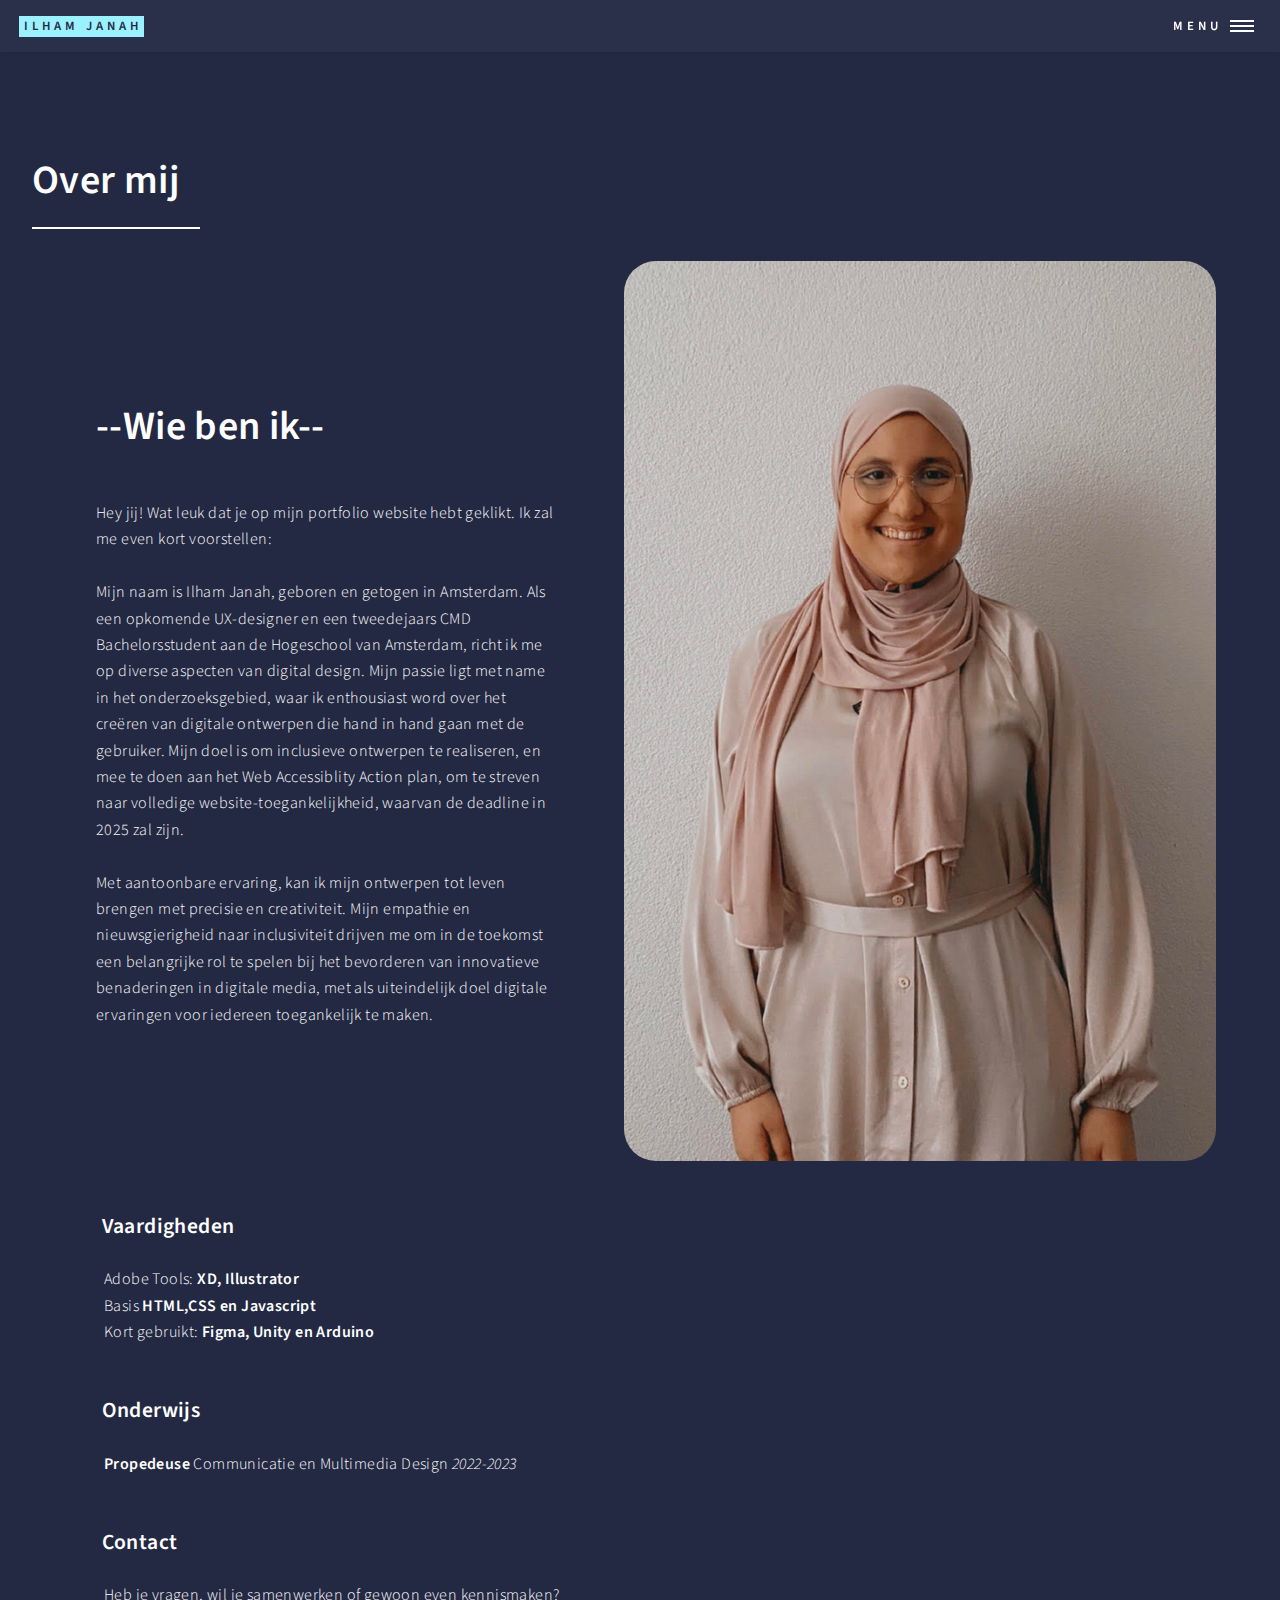
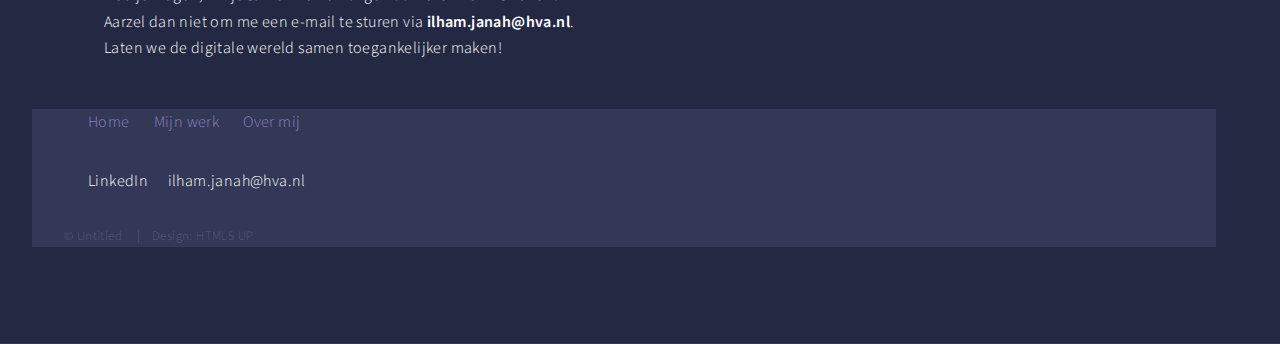
==== commit 10b48288: "Add files via upload" ====
--- a/overmij.html
+++ b/overmij.html
@@ -33,12 +33,8 @@
 		<nav id="menu">
 			<ul class="links">
 				<li><a href="index.html">Home</a></li>
-				<li><a href="landing.html">Mijn werk</a></li>
+				<li><a href="mijnwerk.html">Mijn werk</a></li>
 				<li><a href="overmij.html">Over mij</a></li>
-			</ul>
-			<ul class="actions stacked">
-				<li><a href="#" class="button primary fit">Get Started</a></li>
-				<li><a href="#" class="button fit">Log In</a></li>
 			</ul>
 		</nav>
 
@@ -56,7 +52,7 @@
 					<section
 						class="banner style1 orient-left content-align-left image-position-right fullscreen onload-image-fade-in onload-content-fade-right">
 						<div class="content">
-							<h1>--Wie ben ik---</h1>
+							<h1>--Wie ben ik--</h1>
 							<p class="major">Hey jij! Wat leuk dat je op mijn portfolio website hebt geklikt.
 								Ik zal me even kort voorstellen: <br><br>
 								Mijn naam is Ilham Janah, geboren en getogen in
@@ -72,35 +68,67 @@
 								plan, om te streven naar volledige
 								website-toegankelijkheid, waarvan de deadline in 2025 zal zijn.
 
-								<br><br>Met aantoonbare ervaring in tools zoals Figma en Illustrator, kan ik mijn
+								<br><br>Met aantoonbare ervaring, kan ik mijn
 								ontwerpen tot
 								leven brengen met precisie en creativiteit. Mijn empathie en nieuwsgierigheid naar
 								inclusiviteit drijven me om in de toekomst een belangrijke rol te spelen bij het
 								bevorderen
 								van innovatieve benaderingen in digitale media, met als uiteindelijk doel digitale
 								ervaringen voor iedereen toegankelijk te maken.
-
-								Heb je vragen, wil je samenwerken of gewoon even kennismaken? Aarzel dan niet om me een
-								e-mail te sturen via ilham.janah@hva.nl. Laten we de digitale wereld samen
-								toegankelijker
-								maken!
 							</p>
 						</div>
 						<div class="image">
 							<img src="images/ilham-portfolio.png" alt="" />
 						</div>
 					</section>
+					<section class="onderwijs">
+						<h3 class="onderwijstitel">Vaardigheden</h3>
+						<ul>
+							<li>Adobe Tools: <strong>XD, Illustrator</strong> </li>
+							<li>Basis <strong>HTML,CSS en Javascript</strong> </li>
+							<li>Kort gebruikt: <strong>Figma, Unity en Arduino</strong></li>
+						</ul>
+					</section>
+					<section class="onderwijs">
+						<h3 class="onderwijstitel">Onderwijs</h3>
+						<ul>
+							<li><strong>Propedeuse</strong> Communicatie en Multimedia Design <em>2022-2023</em> </li>
+						</ul>
+					</section>
+					<section class="onderwijs">
+						<h3 class="onderwijstitel">Contact</h3>
+						<ul>
+							<li> Heb je vragen, wil je samenwerken of gewoon even kennismaken? <br> Aarzel dan
+								niet
+								om me een
+								e-mail te sturen via <strong>ilham.janah@hva.nl</strong>. <br> Laten we de digitale
+								wereld
+								samen
+								toegankelijker
+								maken!</li>
+						</ul>
+					</section>
+
 
 					<!-- Footer -->
 					<footer id="footer">
 						<div class="inner">
+							<nav class="navfooter">
+								<ul>
+									<li><a href="index.html">Home</a></li>
+								</ul>
+								<ul>
+									<li><a href="mijnwerk.html">Mijn werk</a></li>
+								</ul>
+								<ul>
+									<li><a href="overmij.html">Over mij</a></li>
+								</ul>
+							</nav>
 							<ul class="icons">
-								<li><a href="#" class="icon brands alt fa-instagram"><span
-											class="label">Instagram</span></a></li>
-								<li><a href="https://www.linkedin.com/in/ilham-janah-902b9b240/" class="icon brands alt fa-linkedin-in"><span
+								<li><a href="https://www.linkedin.com/in/ilham-janah-902b9b240/"><span
 											class="label">LinkedIn</span></a></li>
 								<li><a href="mailto:ilham.tyh@gmail.com"><span
-											class="label">Gmail</span></a></li>
+											class="label">ilham.janah@hva.nl</span></a></li>
 							</ul>
 							<ul class="copyright">
 								<li>&copy; Untitled</li>
--- a/assets/css/main.css
+++ b/assets/css/main.css
@@ -7,44 +7,130 @@
 	Free for personal and commercial use under the CCA 3.0 license (html5up.net/license)
 */
 
-html, body, div, span, applet, object,
-iframe, h1, h2, h3, h4, h5, h6, p, blockquote,
-pre, a, abbr, acronym, address, big, cite,
-code, del, dfn, em, img, ins, kbd, q, s, samp,
-small, strike, strong, sub, sup, tt, var, b,
-u, i, center, dl, dt, dd, ol, ul, li, fieldset,
-form, label, legend, table, caption, tbody,
-tfoot, thead, tr, th, td, article, aside,
-canvas, details, embed, figure, figcaption,
-footer, header, hgroup, menu, nav, output, ruby,
-section, summary, time, mark, audio, video {
+html,
+body,
+div,
+span,
+applet,
+object,
+iframe,
+h1,
+h2,
+h3,
+h4,
+h5,
+h6,
+p,
+blockquote,
+pre,
+a,
+abbr,
+acronym,
+address,
+big,
+cite,
+code,
+del,
+dfn,
+em,
+img,
+ins,
+kbd,
+q,
+s,
+samp,
+small,
+strike,
+strong,
+sub,
+sup,
+tt,
+var,
+b,
+u,
+i,
+center,
+dl,
+dt,
+dd,
+ol,
+ul,
+li,
+fieldset,
+form,
+label,
+legend,
+table,
+caption,
+tbody,
+tfoot,
+thead,
+tr,
+th,
+td,
+article,
+aside,
+canvas,
+details,
+embed,
+figure,
+figcaption,
+footer,
+header,
+hgroup,
+menu,
+nav,
+output,
+ruby,
+section,
+summary,
+time,
+mark,
+audio,
+video {
 	margin: 0;
 	padding: 0;
 	border: 0;
 	font-size: 100%;
 	font: inherit;
-	vertical-align: baseline;}
-
-article, aside, details, figcaption, figure,
-footer, header, hgroup, menu, nav, section {
-	display: block;}
+	vertical-align: baseline;
+}
+
+article,
+aside,
+details,
+figcaption,
+figure,
+footer,
+header,
+hgroup,
+menu,
+nav,
+section {
+	display: block;
+}
 
 body {
 	line-height: 1;
 }
 
-ol, ul {
+ol,
+ul {
 	list-style: none;
 }
 
-blockquote, q {
+blockquote,
+q {
 	quotes: none;
 }
 
-	blockquote:before, blockquote:after, q:before, q:after {
-		content: '';
-		content: none;
-	}
+blockquote:before,
+blockquote:after,
+q:before,
+q:after {
+	content: '';
+	content: none;
+}
 
 table {
 	border-collapse: collapse;
@@ -65,7 +151,9 @@
 	padding: 0;
 }
 
-input, select, textarea {
+input,
+select,
+textarea {
 	-moz-appearance: none;
 	-webkit-appearance: none;
 	-ms-appearance: none;
@@ -74,236 +162,510 @@
 
 /* Basic */
 
-	@-ms-viewport {
-		width: device-width;
-	}
-
+@-ms-viewport {
+	width: device-width;
+}
+
+body {
+	-ms-overflow-style: scrollbar;
+}
+
+@media screen and (max-width: 480px) {
+
+	html,
 	body {
-		-ms-overflow-style: scrollbar;
-	}
-
-	@media screen and (max-width: 480px) {
-
-		html, body {
-			min-width: 320px;
-		}
-
-	}
-
-	html {
-		box-sizing: border-box;
-	}
-
-	*, *:before, *:after {
-		box-sizing: inherit;
-	}
-
-	body {
-		background: #242943;
-	}
-
-		body.is-preload *, body.is-preload *:before, body.is-preload *:after {
-			-moz-animation: none !important;
-			-webkit-animation: none !important;
-			-ms-animation: none !important;
-			animation: none !important;
-			-moz-transition: none !important;
-			-webkit-transition: none !important;
-			-ms-transition: none !important;
-			transition: none !important;
-		}
+		min-width: 320px;
+	}
+
+}
+
+html {
+	box-sizing: border-box;
+}
+
+*,
+*:before,
+*:after {
+	box-sizing: inherit;
+}
+
+body {
+	background: #242943;
+}
+
+body.is-preload *,
+body.is-preload *:before,
+body.is-preload *:after {
+	-moz-animation: none !important;
+	-webkit-animation: none !important;
+	-ms-animation: none !important;
+	animation: none !important;
+	-moz-transition: none !important;
+	-webkit-transition: none !important;
+	-ms-transition: none !important;
+	transition: none !important;
+}
 
 /* Type */
 
-	body, input, select, textarea {
-		color: #ffffff;
-		font-family: "Source Sans Pro", Helvetica, sans-serif;
-		font-size: 17pt;
-		font-weight: 300;
-		letter-spacing: 0.025em;
-		line-height: 1.65;
-	}
-
-		@media screen and (max-width: 1680px) {
-
-			body, input, select, textarea {
-				font-size: 14pt;
-			}
-
-		}
-
-		@media screen and (max-width: 1280px) {
-
-			body, input, select, textarea {
-				font-size: 12pt;
-			}
-
-		}
-
-		@media screen and (max-width: 360px) {
-
-			body, input, select, textarea {
-				font-size: 11pt;
-			}
-
-		}
-
-	a {
-		-moz-transition: color 0.2s ease-in-out, border-bottom-color 0.2s ease-in-out;
-		-webkit-transition: color 0.2s ease-in-out, border-bottom-color 0.2s ease-in-out;
-		-ms-transition: color 0.2s ease-in-out, border-bottom-color 0.2s ease-in-out;
-		transition: color 0.2s ease-in-out, border-bottom-color 0.2s ease-in-out;
-		color: inherit;
-		text-decoration: none;
-	}
-
-		a:hover {
-			border-bottom-color: transparent;
-			color: #9bf1ff !important;
-		}
-		a[href^="mailto:"]:hover {
-			border-bottom-color: transparent;
-			color: #9bf1ff !important;
-		}
-
-		a:active {
-			color: #53e3fb !important;
-		}
-		a[href^="mailto:"]:active{
-			color: #53e3fb !important;
-		
-		} 
-
-
-	strong, b {
-		color: #ffffff;
-		font-weight: 600;
-	}
-
-	em, i {
-		font-style: italic;
-	}
-
-	p {
-		margin: 0 0 2em 0;
-	}
-
-	h1, h2, h3, h4, h5, h6 {
-		color: #ffffff;
-		font-weight: 600;
-		line-height: 1.65;
-		margin: 0 0 1em 0;
-	}
-
-		h1 a, h2 a, h3 a, h4 a, h5 a, h6 a {
-			color: inherit;
-			border-bottom: 0;
-		}
+body,
+input,
+select,
+textarea {
+	color: #ffffff;
+	font-family: "Source Sans Pro", Helvetica, sans-serif;
+	font-size: 17pt;
+	font-weight: 300;
+	letter-spacing: 0.025em;
+	line-height: 1.65;
+}
+
+@media screen and (max-width: 1680px) {
+
+	body,
+	input,
+	select,
+	textarea {
+		font-size: 14pt;
+	}
+
+}
+
+@media screen and (max-width: 1280px) {
+
+	body,
+	input,
+	select,
+	textarea {
+		font-size: 12pt;
+	}
+
+}
+
+@media screen and (max-width: 360px) {
+
+	body,
+	input,
+	select,
+	textarea {
+		font-size: 11pt;
+	}
+
+}
+
+a {
+	-moz-transition: color 0.2s ease-in-out, border-bottom-color 0.2s ease-in-out;
+	-webkit-transition: color 0.2s ease-in-out, border-bottom-color 0.2s ease-in-out;
+	-ms-transition: color 0.2s ease-in-out, border-bottom-color 0.2s ease-in-out;
+	transition: color 0.2s ease-in-out, border-bottom-color 0.2s ease-in-out;
+	color: inherit;
+	text-decoration: none;
+}
+
+a:hover {
+	border-bottom-color: transparent;
+	color: #9bf1ff !important;
+}
+
+a[href^="mailto:"]:hover {
+	border-bottom-color: transparent;
+	color: #9bf1ff !important;
+}
+
+a:active {
+	color: #53e3fb !important;
+}
+
+a[href^="mailto:"]:active {
+	color: #53e3fb !important;
+
+}
+
+
+strong,
+b {
+	color: #ffffff;
+	font-weight: 600;
+}
+
+em,
+i {
+	font-style: italic;
+}
+
+p {
+	margin: 0 0 2em 0;
+}
+
+h1,
+h2,
+h3,
+h4,
+h5,
+h6 {
+	color: #ffffff;
+	font-weight: 600;
+	line-height: 1.65;
+	margin: 0 0 1em 0;
+}
+
+h1 a,
+h2 a,
+h3 a,
+h4 a,
+h5 a,
+h6 a {
+	color: inherit;
+	border-bottom: 0;
+}
+
+h1 {
+	font-size: 2.5em;
+}
+
+h2 {
+	font-size: 1.75em;
+}
+
+h3 {
+	font-size: 1.35em;
+}
+
+h4 {
+	font-size: 1.1em;
+}
+
+h5 {
+	font-size: 0.9em;
+}
+
+h6 {
+	font-size: 0.7em;
+}
+
+@media screen and (max-width: 736px) {
 
 	h1 {
-		font-size: 2.5em;
+		font-size: 2em;
 	}
 
 	h2 {
-		font-size: 1.75em;
+		font-size: 1.5em;
 	}
 
 	h3 {
-		font-size: 1.35em;
-	}
-
-	h4 {
-		font-size: 1.1em;
-	}
-
-	h5 {
-		font-size: 0.9em;
-	}
-
-	h6 {
-		font-size: 0.7em;
-	}
-
-	@media screen and (max-width: 736px) {
-
-		h1 {
-			font-size: 2em;
-		}
-
-		h2 {
-			font-size: 1.5em;
-		}
-
-		h3 {
-			font-size: 1.25em;
-		}
-
-	}
-
-	sub {
-		font-size: 0.8em;
-		position: relative;
-		top: 0.5em;
-	}
-
-	sup {
-		font-size: 0.8em;
-		position: relative;
-		top: -0.5em;
-	}
-
-	blockquote {
-		border-left: solid 4px rgba(212, 212, 255, 0.1);
-		font-style: italic;
-		margin: 0 0 2em 0;
-		padding: 0.5em 0 0.5em 2em;
-	}
-
-	code {
-		background: rgba(212, 212, 255, 0.035);
-		font-family: "Courier New", monospace;
-		font-size: 0.9em;
-		margin: 0 0.25em;
-		padding: 0.25em 0.65em;
-	}
-
-	pre {
-		-webkit-overflow-scrolling: touch;
-		font-family: "Courier New", monospace;
-		font-size: 0.9em;
-		margin: 0 0 2em 0;
-	}
-
-		pre code {
-			display: block;
-			line-height: 1.75;
-			padding: 1em 1.5em;
-			overflow-x: auto;
-		}
-
-	hr {
-		border: 0;
-		border-bottom: solid 1px rgba(212, 212, 255, 0.1);
-		margin: 2em 0;
-	}
-
-		hr.major {
-			margin: 3em 0;
-		}
-
-	.align-left {
-		text-align: left;
-	}
-
-	.align-center {
-		text-align: center;
-	}
-
-	.align-right {
-		text-align: right;
-	}
+		font-size: 1.25em;
+	}
+
+}
+
+sub {
+	font-size: 0.8em;
+	position: relative;
+	top: 0.5em;
+}
+
+sup {
+	font-size: 0.8em;
+	position: relative;
+	top: -0.5em;
+}
+
+blockquote {
+	border-left: solid 4px rgba(212, 212, 255, 0.1);
+	font-style: italic;
+	margin: 0 0 2em 0;
+	padding: 0.5em 0 0.5em 2em;
+}
+
+code {
+	background: rgba(212, 212, 255, 0.035);
+	font-family: "Courier New", monospace;
+	font-size: 0.9em;
+	margin: 0 0.25em;
+	padding: 0.25em 0.65em;
+}
+
+pre {
+	-webkit-overflow-scrolling: touch;
+	font-family: "Courier New", monospace;
+	font-size: 0.9em;
+	margin: 0 0 2em 0;
+}
+
+pre code {
+	display: block;
+	line-height: 1.75;
+	padding: 1em 1.5em;
+	overflow-x: auto;
+}
+
+hr {
+	border: 0;
+	border-bottom: solid 1px rgba(212, 212, 255, 0.1);
+	margin: 2em 0;
+}
+
+hr.major {
+	margin: 3em 0;
+}
+
+.align-left {
+	text-align: left;
+}
+
+.align-center {
+	text-align: center;
+}
+
+.align-right {
+	text-align: right;
+}
 
 /* Row */
+
+.row {
+	display: flex;
+	flex-wrap: wrap;
+	box-sizing: border-box;
+	align-items: stretch;
+}
+
+.row>* {
+	box-sizing: border-box;
+}
+
+.row.gtr-uniform>*> :last-child {
+	margin-bottom: 0;
+}
+
+.row.aln-left {
+	justify-content: flex-start;
+}
+
+.row.aln-center {
+	justify-content: center;
+}
+
+.row.aln-right {
+	justify-content: flex-end;
+}
+
+.row.aln-top {
+	align-items: flex-start;
+}
+
+.row.aln-middle {
+	align-items: center;
+}
+
+.row.aln-bottom {
+	align-items: flex-end;
+}
+
+.row>.imp {
+	order: -1;
+}
+
+.row>.col-1 {
+	width: 8.33333%;
+}
+
+.row>.off-1 {
+	margin-left: 8.33333%;
+}
+
+.row>.col-2 {
+	width: 16.66667%;
+}
+
+.row>.off-2 {
+	margin-left: 16.66667%;
+}
+
+.row>.col-3 {
+	width: 25%;
+}
+
+.row>.off-3 {
+	margin-left: 25%;
+}
+
+.row>.col-4 {
+	width: 33.33333%;
+}
+
+.row>.off-4 {
+	margin-left: 33.33333%;
+}
+
+.row>.col-5 {
+	width: 41.66667%;
+}
+
+.row>.off-5 {
+	margin-left: 41.66667%;
+}
+
+.row>.col-6 {
+	width: 50%;
+}
+
+.row>.off-6 {
+	margin-left: 50%;
+}
+
+.row>.col-7 {
+	width: 58.33333%;
+}
+
+.row>.off-7 {
+	margin-left: 58.33333%;
+}
+
+.row>.col-8 {
+	width: 66.66667%;
+}
+
+.row>.off-8 {
+	margin-left: 66.66667%;
+}
+
+.row>.col-9 {
+	width: 75%;
+}
+
+.row>.off-9 {
+	margin-left: 75%;
+}
+
+.row>.col-10 {
+	width: 83.33333%;
+}
+
+.row>.off-10 {
+	margin-left: 83.33333%;
+}
+
+.row>.col-11 {
+	width: 91.66667%;
+}
+
+.row>.off-11 {
+	margin-left: 91.66667%;
+}
+
+.row>.col-12 {
+	width: 100%;
+}
+
+.row>.off-12 {
+	margin-left: 100%;
+}
+
+.row.gtr-0 {
+	margin-top: 0;
+	margin-left: 0em;
+}
+
+.row.gtr-0>* {
+	padding: 0 0 0 0em;
+}
+
+.row.gtr-0.gtr-uniform {
+	margin-top: 0em;
+}
+
+.row.gtr-0.gtr-uniform>* {
+	padding-top: 0em;
+}
+
+.row.gtr-25 {
+	margin-top: 0;
+	margin-left: -0.5em;
+}
+
+.row.gtr-25>* {
+	padding: 0 0 0 0.5em;
+}
+
+.row.gtr-25.gtr-uniform {
+	margin-top: -0.5em;
+}
+
+.row.gtr-25.gtr-uniform>* {
+	padding-top: 0.5em;
+}
+
+.row.gtr-50 {
+	margin-top: 0;
+	margin-left: -1em;
+}
+
+.row.gtr-50>* {
+	padding: 0 0 0 1em;
+}
+
+.row.gtr-50.gtr-uniform {
+	margin-top: -1em;
+}
+
+.row.gtr-50.gtr-uniform>* {
+	padding-top: 1em;
+}
+
+.row {
+	margin-top: 0;
+	margin-left: -2em;
+}
+
+.row>* {
+	padding: 0 0 0 2em;
+}
+
+.row.gtr-uniform {
+	margin-top: -2em;
+}
+
+.row.gtr-uniform>* {
+	padding-top: 2em;
+}
+
+.row.gtr-150 {
+	margin-top: 0;
+	margin-left: -3em;
+}
+
+.row.gtr-150>* {
+	padding: 0 0 0 3em;
+}
+
+.row.gtr-150.gtr-uniform {
+	margin-top: -3em;
+}
+
+.row.gtr-150.gtr-uniform>* {
+	padding-top: 3em;
+}
+
+.row.gtr-200 {
+	margin-top: 0;
+	margin-left: -4em;
+}
+
+.row.gtr-200>* {
+	padding: 0 0 0 4em;
+}
+
+.row.gtr-200.gtr-uniform {
+	margin-top: -4em;
+}
+
+.row.gtr-200.gtr-uniform>* {
+	padding-top: 4em;
+}
+
+@media screen and (max-width: 1680px) {
 
 	.row {
 		display: flex;
@@ -312,3652 +674,3452 @@
 		align-items: stretch;
 	}
 
-		.row > * {
-			box-sizing: border-box;
-		}
-
-		.row.gtr-uniform > * > :last-child {
-			margin-bottom: 0;
-		}
-
-		.row.aln-left {
-			justify-content: flex-start;
-		}
-
-		.row.aln-center {
-			justify-content: center;
-		}
-
-		.row.aln-right {
-			justify-content: flex-end;
-		}
-
-		.row.aln-top {
-			align-items: flex-start;
-		}
-
-		.row.aln-middle {
-			align-items: center;
-		}
-
-		.row.aln-bottom {
-			align-items: flex-end;
-		}
-
-		.row > .imp {
-			order: -1;
-		}
-
-		.row > .col-1 {
-			width: 8.33333%;
-		}
-
-		.row > .off-1 {
-			margin-left: 8.33333%;
-		}
-
-		.row > .col-2 {
-			width: 16.66667%;
-		}
-
-		.row > .off-2 {
-			margin-left: 16.66667%;
-		}
-
-		.row > .col-3 {
-			width: 25%;
-		}
-
-		.row > .off-3 {
-			margin-left: 25%;
-		}
-
-		.row > .col-4 {
-			width: 33.33333%;
-		}
-
-		.row > .off-4 {
-			margin-left: 33.33333%;
-		}
-
-		.row > .col-5 {
-			width: 41.66667%;
-		}
-
-		.row > .off-5 {
-			margin-left: 41.66667%;
-		}
-
-		.row > .col-6 {
-			width: 50%;
-		}
-
-		.row > .off-6 {
-			margin-left: 50%;
-		}
-
-		.row > .col-7 {
-			width: 58.33333%;
-		}
-
-		.row > .off-7 {
-			margin-left: 58.33333%;
-		}
-
-		.row > .col-8 {
-			width: 66.66667%;
-		}
-
-		.row > .off-8 {
-			margin-left: 66.66667%;
-		}
-
-		.row > .col-9 {
-			width: 75%;
-		}
-
-		.row > .off-9 {
-			margin-left: 75%;
-		}
-
-		.row > .col-10 {
-			width: 83.33333%;
-		}
-
-		.row > .off-10 {
-			margin-left: 83.33333%;
-		}
-
-		.row > .col-11 {
-			width: 91.66667%;
-		}
-
-		.row > .off-11 {
-			margin-left: 91.66667%;
-		}
-
-		.row > .col-12 {
-			width: 100%;
-		}
-
-		.row > .off-12 {
-			margin-left: 100%;
-		}
-
-		.row.gtr-0 {
-			margin-top: 0;
-			margin-left: 0em;
-		}
-
-			.row.gtr-0 > * {
-				padding: 0 0 0 0em;
-			}
-
-			.row.gtr-0.gtr-uniform {
-				margin-top: 0em;
-			}
-
-				.row.gtr-0.gtr-uniform > * {
-					padding-top: 0em;
-				}
-
-		.row.gtr-25 {
-			margin-top: 0;
-			margin-left: -0.5em;
-		}
-
-			.row.gtr-25 > * {
-				padding: 0 0 0 0.5em;
-			}
-
-			.row.gtr-25.gtr-uniform {
-				margin-top: -0.5em;
-			}
-
-				.row.gtr-25.gtr-uniform > * {
-					padding-top: 0.5em;
-				}
-
-		.row.gtr-50 {
-			margin-top: 0;
-			margin-left: -1em;
-		}
-
-			.row.gtr-50 > * {
-				padding: 0 0 0 1em;
-			}
-
-			.row.gtr-50.gtr-uniform {
-				margin-top: -1em;
-			}
-
-				.row.gtr-50.gtr-uniform > * {
-					padding-top: 1em;
-				}
-
-		.row {
-			margin-top: 0;
-			margin-left: -2em;
-		}
-
-			.row > * {
-				padding: 0 0 0 2em;
-			}
-
-			.row.gtr-uniform {
-				margin-top: -2em;
-			}
-
-				.row.gtr-uniform > * {
-					padding-top: 2em;
-				}
-
-		.row.gtr-150 {
-			margin-top: 0;
-			margin-left: -3em;
-		}
-
-			.row.gtr-150 > * {
-				padding: 0 0 0 3em;
-			}
-
-			.row.gtr-150.gtr-uniform {
-				margin-top: -3em;
-			}
-
-				.row.gtr-150.gtr-uniform > * {
-					padding-top: 3em;
-				}
-
-		.row.gtr-200 {
-			margin-top: 0;
-			margin-left: -4em;
-		}
-
-			.row.gtr-200 > * {
-				padding: 0 0 0 4em;
-			}
-
-			.row.gtr-200.gtr-uniform {
-				margin-top: -4em;
-			}
-
-				.row.gtr-200.gtr-uniform > * {
-					padding-top: 4em;
-				}
-
-		@media screen and (max-width: 1680px) {
-
-			.row {
-				display: flex;
-				flex-wrap: wrap;
-				box-sizing: border-box;
-				align-items: stretch;
-			}
-
-				.row > * {
-					box-sizing: border-box;
-				}
-
-				.row.gtr-uniform > * > :last-child {
-					margin-bottom: 0;
-				}
-
-				.row.aln-left {
-					justify-content: flex-start;
-				}
-
-				.row.aln-center {
-					justify-content: center;
-				}
-
-				.row.aln-right {
-					justify-content: flex-end;
-				}
-
-				.row.aln-top {
-					align-items: flex-start;
-				}
-
-				.row.aln-middle {
-					align-items: center;
-				}
-
-				.row.aln-bottom {
-					align-items: flex-end;
-				}
-
-				.row > .imp-xlarge {
-					order: -1;
-				}
-
-				.row > .col-1-xlarge {
-					width: 8.33333%;
-				}
-
-				.row > .off-1-xlarge {
-					margin-left: 8.33333%;
-				}
-
-				.row > .col-2-xlarge {
-					width: 16.66667%;
-				}
-
-				.row > .off-2-xlarge {
-					margin-left: 16.66667%;
-				}
-
-				.row > .col-3-xlarge {
-					width: 25%;
-				}
-
-				.row > .off-3-xlarge {
-					margin-left: 25%;
-				}
-
-				.row > .col-4-xlarge {
-					width: 33.33333%;
-				}
-
-				.row > .off-4-xlarge {
-					margin-left: 33.33333%;
-				}
-
-				.row > .col-5-xlarge {
-					width: 41.66667%;
-				}
-
-				.row > .off-5-xlarge {
-					margin-left: 41.66667%;
-				}
-
-				.row > .col-6-xlarge {
-					width: 50%;
-				}
-
-				.row > .off-6-xlarge {
-					margin-left: 50%;
-				}
-
-				.row > .col-7-xlarge {
-					width: 58.33333%;
-				}
-
-				.row > .off-7-xlarge {
-					margin-left: 58.33333%;
-				}
-
-				.row > .col-8-xlarge {
-					width: 66.66667%;
-				}
-
-				.row > .off-8-xlarge {
-					margin-left: 66.66667%;
-				}
-
-				.row > .col-9-xlarge {
-					width: 75%;
-				}
-
-				.row > .off-9-xlarge {
-					margin-left: 75%;
-				}
-
-				.row > .col-10-xlarge {
-					width: 83.33333%;
-				}
-
-				.row > .off-10-xlarge {
-					margin-left: 83.33333%;
-				}
-
-				.row > .col-11-xlarge {
-					width: 91.66667%;
-				}
-
-				.row > .off-11-xlarge {
-					margin-left: 91.66667%;
-				}
-
-				.row > .col-12-xlarge {
-					width: 100%;
-				}
-
-				.row > .off-12-xlarge {
-					margin-left: 100%;
-				}
-
-				.row.gtr-0 {
-					margin-top: 0;
-					margin-left: 0em;
-				}
-
-					.row.gtr-0 > * {
-						padding: 0 0 0 0em;
-					}
-
-					.row.gtr-0.gtr-uniform {
-						margin-top: 0em;
-					}
-
-						.row.gtr-0.gtr-uniform > * {
-							padding-top: 0em;
-						}
-
-				.row.gtr-25 {
-					margin-top: 0;
-					margin-left: -0.5em;
-				}
-
-					.row.gtr-25 > * {
-						padding: 0 0 0 0.5em;
-					}
-
-					.row.gtr-25.gtr-uniform {
-						margin-top: -0.5em;
-					}
-
-						.row.gtr-25.gtr-uniform > * {
-							padding-top: 0.5em;
-						}
-
-				.row.gtr-50 {
-					margin-top: 0;
-					margin-left: -1em;
-				}
-
-					.row.gtr-50 > * {
-						padding: 0 0 0 1em;
-					}
-
-					.row.gtr-50.gtr-uniform {
-						margin-top: -1em;
-					}
-
-						.row.gtr-50.gtr-uniform > * {
-							padding-top: 1em;
-						}
-
-				.row {
-					margin-top: 0;
-					margin-left: -2em;
-				}
-
-					.row > * {
-						padding: 0 0 0 2em;
-					}
-
-					.row.gtr-uniform {
-						margin-top: -2em;
-					}
-
-						.row.gtr-uniform > * {
-							padding-top: 2em;
-						}
-
-				.row.gtr-150 {
-					margin-top: 0;
-					margin-left: -3em;
-				}
-
-					.row.gtr-150 > * {
-						padding: 0 0 0 3em;
-					}
-
-					.row.gtr-150.gtr-uniform {
-						margin-top: -3em;
-					}
-
-						.row.gtr-150.gtr-uniform > * {
-							padding-top: 3em;
-						}
-
-				.row.gtr-200 {
-					margin-top: 0;
-					margin-left: -4em;
-				}
-
-					.row.gtr-200 > * {
-						padding: 0 0 0 4em;
-					}
-
-					.row.gtr-200.gtr-uniform {
-						margin-top: -4em;
-					}
-
-						.row.gtr-200.gtr-uniform > * {
-							padding-top: 4em;
-						}
-
-		}
-
-		@media screen and (max-width: 1280px) {
-
-			.row {
-				display: flex;
-				flex-wrap: wrap;
-				box-sizing: border-box;
-				align-items: stretch;
-			}
-
-				.row > * {
-					box-sizing: border-box;
-				}
-
-				.row.gtr-uniform > * > :last-child {
-					margin-bottom: 0;
-				}
-
-				.row.aln-left {
-					justify-content: flex-start;
-				}
-
-				.row.aln-center {
-					justify-content: center;
-				}
-
-				.row.aln-right {
-					justify-content: flex-end;
-				}
-
-				.row.aln-top {
-					align-items: flex-start;
-				}
-
-				.row.aln-middle {
-					align-items: center;
-				}
-
-				.row.aln-bottom {
-					align-items: flex-end;
-				}
-
-				.row > .imp-large {
-					order: -1;
-				}
-
-				.row > .col-1-large {
-					width: 8.33333%;
-				}
-
-				.row > .off-1-large {
-					margin-left: 8.33333%;
-				}
-
-				.row > .col-2-large {
-					width: 16.66667%;
-				}
-
-				.row > .off-2-large {
-					margin-left: 16.66667%;
-				}
-
-				.row > .col-3-large {
-					width: 25%;
-				}
-
-				.row > .off-3-large {
-					margin-left: 25%;
-				}
-
-				.row > .col-4-large {
-					width: 33.33333%;
-				}
-
-				.row > .off-4-large {
-					margin-left: 33.33333%;
-				}
-
-				.row > .col-5-large {
-					width: 41.66667%;
-				}
-
-				.row > .off-5-large {
-					margin-left: 41.66667%;
-				}
-
-				.row > .col-6-large {
-					width: 50%;
-				}
-
-				.row > .off-6-large {
-					margin-left: 50%;
-				}
-
-				.row > .col-7-large {
-					width: 58.33333%;
-				}
-
-				.row > .off-7-large {
-					margin-left: 58.33333%;
-				}
-
-				.row > .col-8-large {
-					width: 66.66667%;
-				}
-
-				.row > .off-8-large {
-					margin-left: 66.66667%;
-				}
-
-				.row > .col-9-large {
-					width: 75%;
-				}
-
-				.row > .off-9-large {
-					margin-left: 75%;
-				}
-
-				.row > .col-10-large {
-					width: 83.33333%;
-				}
-
-				.row > .off-10-large {
-					margin-left: 83.33333%;
-				}
-
-				.row > .col-11-large {
-					width: 91.66667%;
-				}
-
-				.row > .off-11-large {
-					margin-left: 91.66667%;
-				}
-
-				.row > .col-12-large {
-					width: 100%;
-				}
-
-				.row > .off-12-large {
-					margin-left: 100%;
-				}
-
-				.row.gtr-0 {
-					margin-top: 0;
-					margin-left: 0em;
-				}
-
-					.row.gtr-0 > * {
-						padding: 0 0 0 0em;
-					}
-
-					.row.gtr-0.gtr-uniform {
-						margin-top: 0em;
-					}
-
-						.row.gtr-0.gtr-uniform > * {
-							padding-top: 0em;
-						}
-
-				.row.gtr-25 {
-					margin-top: 0;
-					margin-left: -0.375em;
-				}
-
-					.row.gtr-25 > * {
-						padding: 0 0 0 0.375em;
-					}
-
-					.row.gtr-25.gtr-uniform {
-						margin-top: -0.375em;
-					}
-
-						.row.gtr-25.gtr-uniform > * {
-							padding-top: 0.375em;
-						}
-
-				.row.gtr-50 {
-					margin-top: 0;
-					margin-left: -0.75em;
-				}
-
-					.row.gtr-50 > * {
-						padding: 0 0 0 0.75em;
-					}
-
-					.row.gtr-50.gtr-uniform {
-						margin-top: -0.75em;
-					}
-
-						.row.gtr-50.gtr-uniform > * {
-							padding-top: 0.75em;
-						}
-
-				.row {
-					margin-top: 0;
-					margin-left: -1.5em;
-				}
-
-					.row > * {
-						padding: 0 0 0 1.5em;
-					}
-
-					.row.gtr-uniform {
-						margin-top: -1.5em;
-					}
-
-						.row.gtr-uniform > * {
-							padding-top: 1.5em;
-						}
-
-				.row.gtr-150 {
-					margin-top: 0;
-					margin-left: -2.25em;
-				}
-
-					.row.gtr-150 > * {
-						padding: 0 0 0 2.25em;
-					}
-
-					.row.gtr-150.gtr-uniform {
-						margin-top: -2.25em;
-					}
-
-						.row.gtr-150.gtr-uniform > * {
-							padding-top: 2.25em;
-						}
-
-				.row.gtr-200 {
-					margin-top: 0;
-					margin-left: -3em;
-				}
-
-					.row.gtr-200 > * {
-						padding: 0 0 0 3em;
-					}
-
-					.row.gtr-200.gtr-uniform {
-						margin-top: -3em;
-					}
-
-						.row.gtr-200.gtr-uniform > * {
-							padding-top: 3em;
-						}
-
-		}
-
-		@media screen and (max-width: 980px) {
-
-			.row {
-				display: flex;
-				flex-wrap: wrap;
-				box-sizing: border-box;
-				align-items: stretch;
-			}
-
-				.row > * {
-					box-sizing: border-box;
-				}
-
-				.row.gtr-uniform > * > :last-child {
-					margin-bottom: 0;
-				}
-
-				.row.aln-left {
-					justify-content: flex-start;
-				}
-
-				.row.aln-center {
-					justify-content: center;
-				}
-
-				.row.aln-right {
-					justify-content: flex-end;
-				}
-
-				.row.aln-top {
-					align-items: flex-start;
-				}
-
-				.row.aln-middle {
-					align-items: center;
-				}
-
-				.row.aln-bottom {
-					align-items: flex-end;
-				}
-
-				.row > .imp-medium {
-					order: -1;
-				}
-
-				.row > .col-1-medium {
-					width: 8.33333%;
-				}
-
-				.row > .off-1-medium {
-					margin-left: 8.33333%;
-				}
-
-				.row > .col-2-medium {
-					width: 16.66667%;
-				}
-
-				.row > .off-2-medium {
-					margin-left: 16.66667%;
-				}
-
-				.row > .col-3-medium {
-					width: 25%;
-				}
-
-				.row > .off-3-medium {
-					margin-left: 25%;
-				}
-
-				.row > .col-4-medium {
-					width: 33.33333%;
-				}
-
-				.row > .off-4-medium {
-					margin-left: 33.33333%;
-				}
-
-				.row > .col-5-medium {
-					width: 41.66667%;
-				}
-
-				.row > .off-5-medium {
-					margin-left: 41.66667%;
-				}
-
-				.row > .col-6-medium {
-					width: 50%;
-				}
-
-				.row > .off-6-medium {
-					margin-left: 50%;
-				}
-
-				.row > .col-7-medium {
-					width: 58.33333%;
-				}
-
-				.row > .off-7-medium {
-					margin-left: 58.33333%;
-				}
-
-				.row > .col-8-medium {
-					width: 66.66667%;
-				}
-
-				.row > .off-8-medium {
-					margin-left: 66.66667%;
-				}
-
-				.row > .col-9-medium {
-					width: 75%;
-				}
-
-				.row > .off-9-medium {
-					margin-left: 75%;
-				}
-
-				.row > .col-10-medium {
-					width: 83.33333%;
-				}
-
-				.row > .off-10-medium {
-					margin-left: 83.33333%;
-				}
-
-				.row > .col-11-medium {
-					width: 91.66667%;
-				}
-
-				.row > .off-11-medium {
-					margin-left: 91.66667%;
-				}
-
-				.row > .col-12-medium {
-					width: 100%;
-				}
-
-				.row > .off-12-medium {
-					margin-left: 100%;
-				}
-
-				.row.gtr-0 {
-					margin-top: 0;
-					margin-left: 0em;
-				}
-
-					.row.gtr-0 > * {
-						padding: 0 0 0 0em;
-					}
-
-					.row.gtr-0.gtr-uniform {
-						margin-top: 0em;
-					}
-
-						.row.gtr-0.gtr-uniform > * {
-							padding-top: 0em;
-						}
-
-				.row.gtr-25 {
-					margin-top: 0;
-					margin-left: -0.375em;
-				}
-
-					.row.gtr-25 > * {
-						padding: 0 0 0 0.375em;
-					}
-
-					.row.gtr-25.gtr-uniform {
-						margin-top: -0.375em;
-					}
-
-						.row.gtr-25.gtr-uniform > * {
-							padding-top: 0.375em;
-						}
-
-				.row.gtr-50 {
-					margin-top: 0;
-					margin-left: -0.75em;
-				}
-
-					.row.gtr-50 > * {
-						padding: 0 0 0 0.75em;
-					}
-
-					.row.gtr-50.gtr-uniform {
-						margin-top: -0.75em;
-					}
-
-						.row.gtr-50.gtr-uniform > * {
-							padding-top: 0.75em;
-						}
-
-				.row {
-					margin-top: 0;
-					margin-left: -1.5em;
-				}
-
-					.row > * {
-						padding: 0 0 0 1.5em;
-					}
-
-					.row.gtr-uniform {
-						margin-top: -1.5em;
-					}
-
-						.row.gtr-uniform > * {
-							padding-top: 1.5em;
-						}
-
-				.row.gtr-150 {
-					margin-top: 0;
-					margin-left: -2.25em;
-				}
-
-					.row.gtr-150 > * {
-						padding: 0 0 0 2.25em;
-					}
-
-					.row.gtr-150.gtr-uniform {
-						margin-top: -2.25em;
-					}
-
-						.row.gtr-150.gtr-uniform > * {
-							padding-top: 2.25em;
-						}
-
-				.row.gtr-200 {
-					margin-top: 0;
-					margin-left: -3em;
-				}
-
-					.row.gtr-200 > * {
-						padding: 0 0 0 3em;
-					}
-
-					.row.gtr-200.gtr-uniform {
-						margin-top: -3em;
-					}
-
-						.row.gtr-200.gtr-uniform > * {
-							padding-top: 3em;
-						}
-
-		}
-
-		@media screen and (max-width: 736px) {
-
-			.row {
-				display: flex;
-				flex-wrap: wrap;
-				box-sizing: border-box;
-				align-items: stretch;
-			}
-
-				.row > * {
-					box-sizing: border-box;
-				}
-
-				.row.gtr-uniform > * > :last-child {
-					margin-bottom: 0;
-				}
-
-				.row.aln-left {
-					justify-content: flex-start;
-				}
-
-				.row.aln-center {
-					justify-content: center;
-				}
-
-				.row.aln-right {
-					justify-content: flex-end;
-				}
-
-				.row.aln-top {
-					align-items: flex-start;
-				}
-
-				.row.aln-middle {
-					align-items: center;
-				}
-
-				.row.aln-bottom {
-					align-items: flex-end;
-				}
-
-				.row > .imp-small {
-					order: -1;
-				}
-
-				.row > .col-1-small {
-					width: 8.33333%;
-				}
-
-				.row > .off-1-small {
-					margin-left: 8.33333%;
-				}
-
-				.row > .col-2-small {
-					width: 16.66667%;
-				}
-
-				.row > .off-2-small {
-					margin-left: 16.66667%;
-				}
-
-				.row > .col-3-small {
-					width: 25%;
-				}
-
-				.row > .off-3-small {
-					margin-left: 25%;
-				}
-
-				.row > .col-4-small {
-					width: 33.33333%;
-				}
-
-				.row > .off-4-small {
-					margin-left: 33.33333%;
-				}
-
-				.row > .col-5-small {
-					width: 41.66667%;
-				}
-
-				.row > .off-5-small {
-					margin-left: 41.66667%;
-				}
-
-				.row > .col-6-small {
-					width: 50%;
-				}
-
-				.row > .off-6-small {
-					margin-left: 50%;
-				}
-
-				.row > .col-7-small {
-					width: 58.33333%;
-				}
-
-				.row > .off-7-small {
-					margin-left: 58.33333%;
-				}
-
-				.row > .col-8-small {
-					width: 66.66667%;
-				}
-
-				.row > .off-8-small {
-					margin-left: 66.66667%;
-				}
-
-				.row > .col-9-small {
-					width: 75%;
-				}
-
-				.row > .off-9-small {
-					margin-left: 75%;
-				}
-
-				.row > .col-10-small {
-					width: 83.33333%;
-				}
-
-				.row > .off-10-small {
-					margin-left: 83.33333%;
-				}
-
-				.row > .col-11-small {
-					width: 91.66667%;
-				}
-
-				.row > .off-11-small {
-					margin-left: 91.66667%;
-				}
-
-				.row > .col-12-small {
-					width: 100%;
-				}
-
-				.row > .off-12-small {
-					margin-left: 100%;
-				}
-
-				.row.gtr-0 {
-					margin-top: 0;
-					margin-left: 0em;
-				}
-
-					.row.gtr-0 > * {
-						padding: 0 0 0 0em;
-					}
-
-					.row.gtr-0.gtr-uniform {
-						margin-top: 0em;
-					}
-
-						.row.gtr-0.gtr-uniform > * {
-							padding-top: 0em;
-						}
-
-				.row.gtr-25 {
-					margin-top: 0;
-					margin-left: -0.3125em;
-				}
-
-					.row.gtr-25 > * {
-						padding: 0 0 0 0.3125em;
-					}
-
-					.row.gtr-25.gtr-uniform {
-						margin-top: -0.3125em;
-					}
-
-						.row.gtr-25.gtr-uniform > * {
-							padding-top: 0.3125em;
-						}
-
-				.row.gtr-50 {
-					margin-top: 0;
-					margin-left: -0.625em;
-				}
-
-					.row.gtr-50 > * {
-						padding: 0 0 0 0.625em;
-					}
-
-					.row.gtr-50.gtr-uniform {
-						margin-top: -0.625em;
-					}
-
-						.row.gtr-50.gtr-uniform > * {
-							padding-top: 0.625em;
-						}
-
-				.row {
-					margin-top: 0;
-					margin-left: -1.25em;
-				}
-
-					.row > * {
-						padding: 0 0 0 1.25em;
-					}
-
-					.row.gtr-uniform {
-						margin-top: -1.25em;
-					}
-
-						.row.gtr-uniform > * {
-							padding-top: 1.25em;
-						}
-
-				.row.gtr-150 {
-					margin-top: 0;
-					margin-left: -1.875em;
-				}
-
-					.row.gtr-150 > * {
-						padding: 0 0 0 1.875em;
-					}
-
-					.row.gtr-150.gtr-uniform {
-						margin-top: -1.875em;
-					}
-
-						.row.gtr-150.gtr-uniform > * {
-							padding-top: 1.875em;
-						}
-
-				.row.gtr-200 {
-					margin-top: 0;
-					margin-left: -2.5em;
-				}
-
-					.row.gtr-200 > * {
-						padding: 0 0 0 2.5em;
-					}
-
-					.row.gtr-200.gtr-uniform {
-						margin-top: -2.5em;
-					}
-
-						.row.gtr-200.gtr-uniform > * {
-							padding-top: 2.5em;
-						}
-
-		}
-
-		@media screen and (max-width: 480px) {
-
-			.row {
-				display: flex;
-				flex-wrap: wrap;
-				box-sizing: border-box;
-				align-items: stretch;
-			}
-
-				.row > * {
-					box-sizing: border-box;
-				}
-
-				.row.gtr-uniform > * > :last-child {
-					margin-bottom: 0;
-				}
-
-				.row.aln-left {
-					justify-content: flex-start;
-				}
-
-				.row.aln-center {
-					justify-content: center;
-				}
-
-				.row.aln-right {
-					justify-content: flex-end;
-				}
-
-				.row.aln-top {
-					align-items: flex-start;
-				}
-
-				.row.aln-middle {
-					align-items: center;
-				}
-
-				.row.aln-bottom {
-					align-items: flex-end;
-				}
-
-				.row > .imp-xsmall {
-					order: -1;
-				}
-
-				.row > .col-1-xsmall {
-					width: 8.33333%;
-				}
-
-				.row > .off-1-xsmall {
-					margin-left: 8.33333%;
-				}
-
-				.row > .col-2-xsmall {
-					width: 16.66667%;
-				}
-
-				.row > .off-2-xsmall {
-					margin-left: 16.66667%;
-				}
-
-				.row > .col-3-xsmall {
-					width: 25%;
-				}
-
-				.row > .off-3-xsmall {
-					margin-left: 25%;
-				}
-
-				.row > .col-4-xsmall {
-					width: 33.33333%;
-				}
-
-				.row > .off-4-xsmall {
-					margin-left: 33.33333%;
-				}
-
-				.row > .col-5-xsmall {
-					width: 41.66667%;
-				}
-
-				.row > .off-5-xsmall {
-					margin-left: 41.66667%;
-				}
-
-				.row > .col-6-xsmall {
-					width: 50%;
-				}
-
-				.row > .off-6-xsmall {
-					margin-left: 50%;
-				}
-
-				.row > .col-7-xsmall {
-					width: 58.33333%;
-				}
-
-				.row > .off-7-xsmall {
-					margin-left: 58.33333%;
-				}
-
-				.row > .col-8-xsmall {
-					width: 66.66667%;
-				}
-
-				.row > .off-8-xsmall {
-					margin-left: 66.66667%;
-				}
-
-				.row > .col-9-xsmall {
-					width: 75%;
-				}
-
-				.row > .off-9-xsmall {
-					margin-left: 75%;
-				}
-
-				.row > .col-10-xsmall {
-					width: 83.33333%;
-				}
-
-				.row > .off-10-xsmall {
-					margin-left: 83.33333%;
-				}
-
-				.row > .col-11-xsmall {
-					width: 91.66667%;
-				}
-
-				.row > .off-11-xsmall {
-					margin-left: 91.66667%;
-				}
-
-				.row > .col-12-xsmall {
-					width: 100%;
-				}
-
-				.row > .off-12-xsmall {
-					margin-left: 100%;
-				}
-
-				.row.gtr-0 {
-					margin-top: 0;
-					margin-left: 0em;
-				}
-
-					.row.gtr-0 > * {
-						padding: 0 0 0 0em;
-					}
-
-					.row.gtr-0.gtr-uniform {
-						margin-top: 0em;
-					}
-
-						.row.gtr-0.gtr-uniform > * {
-							padding-top: 0em;
-						}
-
-				.row.gtr-25 {
-					margin-top: 0;
-					margin-left: -0.3125em;
-				}
-
-					.row.gtr-25 > * {
-						padding: 0 0 0 0.3125em;
-					}
-
-					.row.gtr-25.gtr-uniform {
-						margin-top: -0.3125em;
-					}
-
-						.row.gtr-25.gtr-uniform > * {
-							padding-top: 0.3125em;
-						}
-
-				.row.gtr-50 {
-					margin-top: 0;
-					margin-left: -0.625em;
-				}
-
-					.row.gtr-50 > * {
-						padding: 0 0 0 0.625em;
-					}
-
-					.row.gtr-50.gtr-uniform {
-						margin-top: -0.625em;
-					}
-
-						.row.gtr-50.gtr-uniform > * {
-							padding-top: 0.625em;
-						}
-
-				.row {
-					margin-top: 0;
-					margin-left: -1.25em;
-				}
-
-					.row > * {
-						padding: 0 0 0 1.25em;
-					}
-
-					.row.gtr-uniform {
-						margin-top: -1.25em;
-					}
-
-						.row.gtr-uniform > * {
-							padding-top: 1.25em;
-						}
-
-				.row.gtr-150 {
-					margin-top: 0;
-					margin-left: -1.875em;
-				}
-
-					.row.gtr-150 > * {
-						padding: 0 0 0 1.875em;
-					}
-
-					.row.gtr-150.gtr-uniform {
-						margin-top: -1.875em;
-					}
-
-						.row.gtr-150.gtr-uniform > * {
-							padding-top: 1.875em;
-						}
-
-				.row.gtr-200 {
-					margin-top: 0;
-					margin-left: -2.5em;
-				}
-
-					.row.gtr-200 > * {
-						padding: 0 0 0 2.5em;
-					}
-
-					.row.gtr-200.gtr-uniform {
-						margin-top: -2.5em;
-					}
-
-						.row.gtr-200.gtr-uniform > * {
-							padding-top: 2.5em;
-						}
-
-		}
+	.row>* {
+		box-sizing: border-box;
+	}
+
+	.row.gtr-uniform>*> :last-child {
+		margin-bottom: 0;
+	}
+
+	.row.aln-left {
+		justify-content: flex-start;
+	}
+
+	.row.aln-center {
+		justify-content: center;
+	}
+
+	.row.aln-right {
+		justify-content: flex-end;
+	}
+
+	.row.aln-top {
+		align-items: flex-start;
+	}
+
+	.row.aln-middle {
+		align-items: center;
+	}
+
+	.row.aln-bottom {
+		align-items: flex-end;
+	}
+
+	.row>.imp-xlarge {
+		order: -1;
+	}
+
+	.row>.col-1-xlarge {
+		width: 8.33333%;
+	}
+
+	.row>.off-1-xlarge {
+		margin-left: 8.33333%;
+	}
+
+	.row>.col-2-xlarge {
+		width: 16.66667%;
+	}
+
+	.row>.off-2-xlarge {
+		margin-left: 16.66667%;
+	}
+
+	.row>.col-3-xlarge {
+		width: 25%;
+	}
+
+	.row>.off-3-xlarge {
+		margin-left: 25%;
+	}
+
+	.row>.col-4-xlarge {
+		width: 33.33333%;
+	}
+
+	.row>.off-4-xlarge {
+		margin-left: 33.33333%;
+	}
+
+	.row>.col-5-xlarge {
+		width: 41.66667%;
+	}
+
+	.row>.off-5-xlarge {
+		margin-left: 41.66667%;
+	}
+
+	.row>.col-6-xlarge {
+		width: 50%;
+	}
+
+	.row>.off-6-xlarge {
+		margin-left: 50%;
+	}
+
+	.row>.col-7-xlarge {
+		width: 58.33333%;
+	}
+
+	.row>.off-7-xlarge {
+		margin-left: 58.33333%;
+	}
+
+	.row>.col-8-xlarge {
+		width: 66.66667%;
+	}
+
+	.row>.off-8-xlarge {
+		margin-left: 66.66667%;
+	}
+
+	.row>.col-9-xlarge {
+		width: 75%;
+	}
+
+	.row>.off-9-xlarge {
+		margin-left: 75%;
+	}
+
+	.row>.col-10-xlarge {
+		width: 83.33333%;
+	}
+
+	.row>.off-10-xlarge {
+		margin-left: 83.33333%;
+	}
+
+	.row>.col-11-xlarge {
+		width: 91.66667%;
+	}
+
+	.row>.off-11-xlarge {
+		margin-left: 91.66667%;
+	}
+
+	.row>.col-12-xlarge {
+		width: 100%;
+	}
+
+	.row>.off-12-xlarge {
+		margin-left: 100%;
+	}
+
+	.row.gtr-0 {
+		margin-top: 0;
+		margin-left: 0em;
+	}
+
+	.row.gtr-0>* {
+		padding: 0 0 0 0em;
+	}
+
+	.row.gtr-0.gtr-uniform {
+		margin-top: 0em;
+	}
+
+	.row.gtr-0.gtr-uniform>* {
+		padding-top: 0em;
+	}
+
+	.row.gtr-25 {
+		margin-top: 0;
+		margin-left: -0.5em;
+	}
+
+	.row.gtr-25>* {
+		padding: 0 0 0 0.5em;
+	}
+
+	.row.gtr-25.gtr-uniform {
+		margin-top: -0.5em;
+	}
+
+	.row.gtr-25.gtr-uniform>* {
+		padding-top: 0.5em;
+	}
+
+	.row.gtr-50 {
+		margin-top: 0;
+		margin-left: -1em;
+	}
+
+	.row.gtr-50>* {
+		padding: 0 0 0 1em;
+	}
+
+	.row.gtr-50.gtr-uniform {
+		margin-top: -1em;
+	}
+
+	.row.gtr-50.gtr-uniform>* {
+		padding-top: 1em;
+	}
+
+	.row {
+		margin-top: 0;
+		margin-left: -2em;
+	}
+
+	.row>* {
+		padding: 0 0 0 2em;
+	}
+
+	.row.gtr-uniform {
+		margin-top: -2em;
+	}
+
+	.row.gtr-uniform>* {
+		padding-top: 2em;
+	}
+
+	.row.gtr-150 {
+		margin-top: 0;
+		margin-left: -3em;
+	}
+
+	.row.gtr-150>* {
+		padding: 0 0 0 3em;
+	}
+
+	.row.gtr-150.gtr-uniform {
+		margin-top: -3em;
+	}
+
+	.row.gtr-150.gtr-uniform>* {
+		padding-top: 3em;
+	}
+
+	.row.gtr-200 {
+		margin-top: 0;
+		margin-left: -4em;
+	}
+
+	.row.gtr-200>* {
+		padding: 0 0 0 4em;
+	}
+
+	.row.gtr-200.gtr-uniform {
+		margin-top: -4em;
+	}
+
+	.row.gtr-200.gtr-uniform>* {
+		padding-top: 4em;
+	}
+
+}
+
+@media screen and (max-width: 1280px) {
+
+	.row {
+		display: flex;
+		flex-wrap: wrap;
+		box-sizing: border-box;
+		align-items: stretch;
+	}
+
+	.row>* {
+		box-sizing: border-box;
+	}
+
+	.row.gtr-uniform>*> :last-child {
+		margin-bottom: 0;
+	}
+
+	.row.aln-left {
+		justify-content: flex-start;
+	}
+
+	.row.aln-center {
+		justify-content: center;
+	}
+
+	.row.aln-right {
+		justify-content: flex-end;
+	}
+
+	.row.aln-top {
+		align-items: flex-start;
+	}
+
+	.row.aln-middle {
+		align-items: center;
+	}
+
+	.row.aln-bottom {
+		align-items: flex-end;
+	}
+
+	.row>.imp-large {
+		order: -1;
+	}
+
+	.row>.col-1-large {
+		width: 8.33333%;
+	}
+
+	.row>.off-1-large {
+		margin-left: 8.33333%;
+	}
+
+	.row>.col-2-large {
+		width: 16.66667%;
+	}
+
+	.row>.off-2-large {
+		margin-left: 16.66667%;
+	}
+
+	.row>.col-3-large {
+		width: 25%;
+	}
+
+	.row>.off-3-large {
+		margin-left: 25%;
+	}
+
+	.row>.col-4-large {
+		width: 33.33333%;
+	}
+
+	.row>.off-4-large {
+		margin-left: 33.33333%;
+	}
+
+	.row>.col-5-large {
+		width: 41.66667%;
+	}
+
+	.row>.off-5-large {
+		margin-left: 41.66667%;
+	}
+
+	.row>.col-6-large {
+		width: 50%;
+	}
+
+	.row>.off-6-large {
+		margin-left: 50%;
+	}
+
+	.row>.col-7-large {
+		width: 58.33333%;
+	}
+
+	.row>.off-7-large {
+		margin-left: 58.33333%;
+	}
+
+	.row>.col-8-large {
+		width: 66.66667%;
+	}
+
+	.row>.off-8-large {
+		margin-left: 66.66667%;
+	}
+
+	.row>.col-9-large {
+		width: 75%;
+	}
+
+	.row>.off-9-large {
+		margin-left: 75%;
+	}
+
+	.row>.col-10-large {
+		width: 83.33333%;
+	}
+
+	.row>.off-10-large {
+		margin-left: 83.33333%;
+	}
+
+	.row>.col-11-large {
+		width: 91.66667%;
+	}
+
+	.row>.off-11-large {
+		margin-left: 91.66667%;
+	}
+
+	.row>.col-12-large {
+		width: 100%;
+	}
+
+	.row>.off-12-large {
+		margin-left: 100%;
+	}
+
+	.row.gtr-0 {
+		margin-top: 0;
+		margin-left: 0em;
+	}
+
+	.row.gtr-0>* {
+		padding: 0 0 0 0em;
+	}
+
+	.row.gtr-0.gtr-uniform {
+		margin-top: 0em;
+	}
+
+	.row.gtr-0.gtr-uniform>* {
+		padding-top: 0em;
+	}
+
+	.row.gtr-25 {
+		margin-top: 0;
+		margin-left: -0.375em;
+	}
+
+	.row.gtr-25>* {
+		padding: 0 0 0 0.375em;
+	}
+
+	.row.gtr-25.gtr-uniform {
+		margin-top: -0.375em;
+	}
+
+	.row.gtr-25.gtr-uniform>* {
+		padding-top: 0.375em;
+	}
+
+	.row.gtr-50 {
+		margin-top: 0;
+		margin-left: -0.75em;
+	}
+
+	.row.gtr-50>* {
+		padding: 0 0 0 0.75em;
+	}
+
+	.row.gtr-50.gtr-uniform {
+		margin-top: -0.75em;
+	}
+
+	.row.gtr-50.gtr-uniform>* {
+		padding-top: 0.75em;
+	}
+
+	.row {
+		margin-top: 0;
+		margin-left: -1.5em;
+	}
+
+	.row>* {
+		padding: 0 0 0 1.5em;
+	}
+
+	.row.gtr-uniform {
+		margin-top: -1.5em;
+	}
+
+	.row.gtr-uniform>* {
+		padding-top: 1.5em;
+	}
+
+	.row.gtr-150 {
+		margin-top: 0;
+		margin-left: -2.25em;
+	}
+
+	.row.gtr-150>* {
+		padding: 0 0 0 2.25em;
+	}
+
+	.row.gtr-150.gtr-uniform {
+		margin-top: -2.25em;
+	}
+
+	.row.gtr-150.gtr-uniform>* {
+		padding-top: 2.25em;
+	}
+
+	.row.gtr-200 {
+		margin-top: 0;
+		margin-left: -3em;
+	}
+
+	.row.gtr-200>* {
+		padding: 0 0 0 3em;
+	}
+
+	.row.gtr-200.gtr-uniform {
+		margin-top: -3em;
+	}
+
+	.row.gtr-200.gtr-uniform>* {
+		padding-top: 3em;
+	}
+
+}
+
+@media screen and (max-width: 980px) {
+
+	.row {
+		display: flex;
+		flex-wrap: wrap;
+		box-sizing: border-box;
+		align-items: stretch;
+	}
+
+	.row>* {
+		box-sizing: border-box;
+	}
+
+	.row.gtr-uniform>*> :last-child {
+		margin-bottom: 0;
+	}
+
+	.row.aln-left {
+		justify-content: flex-start;
+	}
+
+	.row.aln-center {
+		justify-content: center;
+	}
+
+	.row.aln-right {
+		justify-content: flex-end;
+	}
+
+	.row.aln-top {
+		align-items: flex-start;
+	}
+
+	.row.aln-middle {
+		align-items: center;
+	}
+
+	.row.aln-bottom {
+		align-items: flex-end;
+	}
+
+	.row>.imp-medium {
+		order: -1;
+	}
+
+	.row>.col-1-medium {
+		width: 8.33333%;
+	}
+
+	.row>.off-1-medium {
+		margin-left: 8.33333%;
+	}
+
+	.row>.col-2-medium {
+		width: 16.66667%;
+	}
+
+	.row>.off-2-medium {
+		margin-left: 16.66667%;
+	}
+
+	.row>.col-3-medium {
+		width: 25%;
+	}
+
+	.row>.off-3-medium {
+		margin-left: 25%;
+	}
+
+	.row>.col-4-medium {
+		width: 33.33333%;
+	}
+
+	.row>.off-4-medium {
+		margin-left: 33.33333%;
+	}
+
+	.row>.col-5-medium {
+		width: 41.66667%;
+	}
+
+	.row>.off-5-medium {
+		margin-left: 41.66667%;
+	}
+
+	.row>.col-6-medium {
+		width: 50%;
+	}
+
+	.row>.off-6-medium {
+		margin-left: 50%;
+	}
+
+	.row>.col-7-medium {
+		width: 58.33333%;
+	}
+
+	.row>.off-7-medium {
+		margin-left: 58.33333%;
+	}
+
+	.row>.col-8-medium {
+		width: 66.66667%;
+	}
+
+	.row>.off-8-medium {
+		margin-left: 66.66667%;
+	}
+
+	.row>.col-9-medium {
+		width: 75%;
+	}
+
+	.row>.off-9-medium {
+		margin-left: 75%;
+	}
+
+	.row>.col-10-medium {
+		width: 83.33333%;
+	}
+
+	.row>.off-10-medium {
+		margin-left: 83.33333%;
+	}
+
+	.row>.col-11-medium {
+		width: 91.66667%;
+	}
+
+	.row>.off-11-medium {
+		margin-left: 91.66667%;
+	}
+
+	.row>.col-12-medium {
+		width: 100%;
+	}
+
+	.row>.off-12-medium {
+		margin-left: 100%;
+	}
+
+	.row.gtr-0 {
+		margin-top: 0;
+		margin-left: 0em;
+	}
+
+	.row.gtr-0>* {
+		padding: 0 0 0 0em;
+	}
+
+	.row.gtr-0.gtr-uniform {
+		margin-top: 0em;
+	}
+
+	.row.gtr-0.gtr-uniform>* {
+		padding-top: 0em;
+	}
+
+	.row.gtr-25 {
+		margin-top: 0;
+		margin-left: -0.375em;
+	}
+
+	.row.gtr-25>* {
+		padding: 0 0 0 0.375em;
+	}
+
+	.row.gtr-25.gtr-uniform {
+		margin-top: -0.375em;
+	}
+
+	.row.gtr-25.gtr-uniform>* {
+		padding-top: 0.375em;
+	}
+
+	.row.gtr-50 {
+		margin-top: 0;
+		margin-left: -0.75em;
+	}
+
+	.row.gtr-50>* {
+		padding: 0 0 0 0.75em;
+	}
+
+	.row.gtr-50.gtr-uniform {
+		margin-top: -0.75em;
+	}
+
+	.row.gtr-50.gtr-uniform>* {
+		padding-top: 0.75em;
+	}
+
+	.row {
+		margin-top: 0;
+		margin-left: -1.5em;
+	}
+
+	.row>* {
+		padding: 0 0 0 1.5em;
+	}
+
+	.row.gtr-uniform {
+		margin-top: -1.5em;
+	}
+
+	.row.gtr-uniform>* {
+		padding-top: 1.5em;
+	}
+
+	.row.gtr-150 {
+		margin-top: 0;
+		margin-left: -2.25em;
+	}
+
+	.row.gtr-150>* {
+		padding: 0 0 0 2.25em;
+	}
+
+	.row.gtr-150.gtr-uniform {
+		margin-top: -2.25em;
+	}
+
+	.row.gtr-150.gtr-uniform>* {
+		padding-top: 2.25em;
+	}
+
+	.row.gtr-200 {
+		margin-top: 0;
+		margin-left: -3em;
+	}
+
+	.row.gtr-200>* {
+		padding: 0 0 0 3em;
+	}
+
+	.row.gtr-200.gtr-uniform {
+		margin-top: -3em;
+	}
+
+	.row.gtr-200.gtr-uniform>* {
+		padding-top: 3em;
+	}
+
+}
+
+@media screen and (max-width: 736px) {
+
+	.row {
+		display: flex;
+		flex-wrap: wrap;
+		box-sizing: border-box;
+		align-items: stretch;
+	}
+
+	.row>* {
+		box-sizing: border-box;
+	}
+
+	.row.gtr-uniform>*> :last-child {
+		margin-bottom: 0;
+	}
+
+	.row.aln-left {
+		justify-content: flex-start;
+	}
+
+	.row.aln-center {
+		justify-content: center;
+	}
+
+	.row.aln-right {
+		justify-content: flex-end;
+	}
+
+	.row.aln-top {
+		align-items: flex-start;
+	}
+
+	.row.aln-middle {
+		align-items: center;
+	}
+
+	.row.aln-bottom {
+		align-items: flex-end;
+	}
+
+	.row>.imp-small {
+		order: -1;
+	}
+
+	.row>.col-1-small {
+		width: 8.33333%;
+	}
+
+	.row>.off-1-small {
+		margin-left: 8.33333%;
+	}
+
+	.row>.col-2-small {
+		width: 16.66667%;
+	}
+
+	.row>.off-2-small {
+		margin-left: 16.66667%;
+	}
+
+	.row>.col-3-small {
+		width: 25%;
+	}
+
+	.row>.off-3-small {
+		margin-left: 25%;
+	}
+
+	.row>.col-4-small {
+		width: 33.33333%;
+	}
+
+	.row>.off-4-small {
+		margin-left: 33.33333%;
+	}
+
+	.row>.col-5-small {
+		width: 41.66667%;
+	}
+
+	.row>.off-5-small {
+		margin-left: 41.66667%;
+	}
+
+	.row>.col-6-small {
+		width: 50%;
+	}
+
+	.row>.off-6-small {
+		margin-left: 50%;
+	}
+
+	.row>.col-7-small {
+		width: 58.33333%;
+	}
+
+	.row>.off-7-small {
+		margin-left: 58.33333%;
+	}
+
+	.row>.col-8-small {
+		width: 66.66667%;
+	}
+
+	.row>.off-8-small {
+		margin-left: 66.66667%;
+	}
+
+	.row>.col-9-small {
+		width: 75%;
+	}
+
+	.row>.off-9-small {
+		margin-left: 75%;
+	}
+
+	.row>.col-10-small {
+		width: 83.33333%;
+	}
+
+	.row>.off-10-small {
+		margin-left: 83.33333%;
+	}
+
+	.row>.col-11-small {
+		width: 91.66667%;
+	}
+
+	.row>.off-11-small {
+		margin-left: 91.66667%;
+	}
+
+	.row>.col-12-small {
+		width: 100%;
+	}
+
+	.row>.off-12-small {
+		margin-left: 100%;
+	}
+
+	.row.gtr-0 {
+		margin-top: 0;
+		margin-left: 0em;
+	}
+
+	.row.gtr-0>* {
+		padding: 0 0 0 0em;
+	}
+
+	.row.gtr-0.gtr-uniform {
+		margin-top: 0em;
+	}
+
+	.row.gtr-0.gtr-uniform>* {
+		padding-top: 0em;
+	}
+
+	.row.gtr-25 {
+		margin-top: 0;
+		margin-left: -0.3125em;
+	}
+
+	.row.gtr-25>* {
+		padding: 0 0 0 0.3125em;
+	}
+
+	.row.gtr-25.gtr-uniform {
+		margin-top: -0.3125em;
+	}
+
+	.row.gtr-25.gtr-uniform>* {
+		padding-top: 0.3125em;
+	}
+
+	.row.gtr-50 {
+		margin-top: 0;
+		margin-left: -0.625em;
+	}
+
+	.row.gtr-50>* {
+		padding: 0 0 0 0.625em;
+	}
+
+	.row.gtr-50.gtr-uniform {
+		margin-top: -0.625em;
+	}
+
+	.row.gtr-50.gtr-uniform>* {
+		padding-top: 0.625em;
+	}
+
+	.row {
+		margin-top: 0;
+		margin-left: -1.25em;
+	}
+
+	.row>* {
+		padding: 0 0 0 1.25em;
+	}
+
+	.row.gtr-uniform {
+		margin-top: -1.25em;
+	}
+
+	.row.gtr-uniform>* {
+		padding-top: 1.25em;
+	}
+
+	.row.gtr-150 {
+		margin-top: 0;
+		margin-left: -1.875em;
+	}
+
+	.row.gtr-150>* {
+		padding: 0 0 0 1.875em;
+	}
+
+	.row.gtr-150.gtr-uniform {
+		margin-top: -1.875em;
+	}
+
+	.row.gtr-150.gtr-uniform>* {
+		padding-top: 1.875em;
+	}
+
+	.row.gtr-200 {
+		margin-top: 0;
+		margin-left: -2.5em;
+	}
+
+	.row.gtr-200>* {
+		padding: 0 0 0 2.5em;
+	}
+
+	.row.gtr-200.gtr-uniform {
+		margin-top: -2.5em;
+	}
+
+	.row.gtr-200.gtr-uniform>* {
+		padding-top: 2.5em;
+	}
+
+}
+
+@media screen and (max-width: 480px) {
+
+	.row {
+		display: flex;
+		flex-wrap: wrap;
+		box-sizing: border-box;
+		align-items: stretch;
+	}
+
+	.row>* {
+		box-sizing: border-box;
+	}
+
+	.row.gtr-uniform>*> :last-child {
+		margin-bottom: 0;
+	}
+
+	.row.aln-left {
+		justify-content: flex-start;
+	}
+
+	.row.aln-center {
+		justify-content: center;
+	}
+
+	.row.aln-right {
+		justify-content: flex-end;
+	}
+
+	.row.aln-top {
+		align-items: flex-start;
+	}
+
+	.row.aln-middle {
+		align-items: center;
+	}
+
+	.row.aln-bottom {
+		align-items: flex-end;
+	}
+
+	.row>.imp-xsmall {
+		order: -1;
+	}
+
+	.row>.col-1-xsmall {
+		width: 8.33333%;
+	}
+
+	.row>.off-1-xsmall {
+		margin-left: 8.33333%;
+	}
+
+	.row>.col-2-xsmall {
+		width: 16.66667%;
+	}
+
+	.row>.off-2-xsmall {
+		margin-left: 16.66667%;
+	}
+
+	.row>.col-3-xsmall {
+		width: 25%;
+	}
+
+	.row>.off-3-xsmall {
+		margin-left: 25%;
+	}
+
+	.row>.col-4-xsmall {
+		width: 33.33333%;
+	}
+
+	.row>.off-4-xsmall {
+		margin-left: 33.33333%;
+	}
+
+	.row>.col-5-xsmall {
+		width: 41.66667%;
+	}
+
+	.row>.off-5-xsmall {
+		margin-left: 41.66667%;
+	}
+
+	.row>.col-6-xsmall {
+		width: 50%;
+	}
+
+	.row>.off-6-xsmall {
+		margin-left: 50%;
+	}
+
+	.row>.col-7-xsmall {
+		width: 58.33333%;
+	}
+
+	.row>.off-7-xsmall {
+		margin-left: 58.33333%;
+	}
+
+	.row>.col-8-xsmall {
+		width: 66.66667%;
+	}
+
+	.row>.off-8-xsmall {
+		margin-left: 66.66667%;
+	}
+
+	.row>.col-9-xsmall {
+		width: 75%;
+	}
+
+	.row>.off-9-xsmall {
+		margin-left: 75%;
+	}
+
+	.row>.col-10-xsmall {
+		width: 83.33333%;
+	}
+
+	.row>.off-10-xsmall {
+		margin-left: 83.33333%;
+	}
+
+	.row>.col-11-xsmall {
+		width: 91.66667%;
+	}
+
+	.row>.off-11-xsmall {
+		margin-left: 91.66667%;
+	}
+
+	.row>.col-12-xsmall {
+		width: 100%;
+	}
+
+	.row>.off-12-xsmall {
+		margin-left: 100%;
+	}
+
+	.row.gtr-0 {
+		margin-top: 0;
+		margin-left: 0em;
+	}
+
+	.row.gtr-0>* {
+		padding: 0 0 0 0em;
+	}
+
+	.row.gtr-0.gtr-uniform {
+		margin-top: 0em;
+	}
+
+	.row.gtr-0.gtr-uniform>* {
+		padding-top: 0em;
+	}
+
+	.row.gtr-25 {
+		margin-top: 0;
+		margin-left: -0.3125em;
+	}
+
+	.row.gtr-25>* {
+		padding: 0 0 0 0.3125em;
+	}
+
+	.row.gtr-25.gtr-uniform {
+		margin-top: -0.3125em;
+	}
+
+	.row.gtr-25.gtr-uniform>* {
+		padding-top: 0.3125em;
+	}
+
+	.row.gtr-50 {
+		margin-top: 0;
+		margin-left: -0.625em;
+	}
+
+	.row.gtr-50>* {
+		padding: 0 0 0 0.625em;
+	}
+
+	.row.gtr-50.gtr-uniform {
+		margin-top: -0.625em;
+	}
+
+	.row.gtr-50.gtr-uniform>* {
+		padding-top: 0.625em;
+	}
+
+	.row {
+		margin-top: 0;
+		margin-left: -1.25em;
+	}
+
+	.row>* {
+		padding: 0 0 0 1.25em;
+	}
+
+	.row.gtr-uniform {
+		margin-top: -1.25em;
+	}
+
+	.row.gtr-uniform>* {
+		padding-top: 1.25em;
+	}
+
+	.row.gtr-150 {
+		margin-top: 0;
+		margin-left: -1.875em;
+	}
+
+	.row.gtr-150>* {
+		padding: 0 0 0 1.875em;
+	}
+
+	.row.gtr-150.gtr-uniform {
+		margin-top: -1.875em;
+	}
+
+	.row.gtr-150.gtr-uniform>* {
+		padding-top: 1.875em;
+	}
+
+	.row.gtr-200 {
+		margin-top: 0;
+		margin-left: -2.5em;
+	}
+
+	.row.gtr-200>* {
+		padding: 0 0 0 2.5em;
+	}
+
+	.row.gtr-200.gtr-uniform {
+		margin-top: -2.5em;
+	}
+
+	.row.gtr-200.gtr-uniform>* {
+		padding-top: 2.5em;
+	}
+
+}
 
 /* Section/Article */
 
-	section.special, article.special {
-		text-align: center;
-	}
-
-	header.major {
-		width: -moz-max-content;
-		width: -webkit-max-content;
-		width: -ms-max-content;
-		width: max-content;
+section.special,
+article.special {
+	text-align: center;
+}
+
+header.major {
+	width: -moz-max-content;
+	width: -webkit-max-content;
+	width: -ms-max-content;
+	width: max-content;
+	margin-bottom: 2em;
+}
+
+header.major> :first-child {
+	margin-bottom: 0;
+	width: calc(100% + 0.5em);
+}
+
+header.major> :first-child:after {
+	content: '';
+	background-color: #ffffff;
+	display: block;
+	height: 2px;
+	margin: 0.325em 0 0.5em 0;
+	width: 100%;
+}
+
+header.major>p {
+	font-size: 0.7em;
+	font-weight: 600;
+	letter-spacing: 0.25em;
+	margin-bottom: 0;
+	text-transform: uppercase;
+}
+
+body.is-ie header.major> :first-child:after {
+	max-width: 9em;
+}
+
+body.is-ie header.major>h1:after {
+	max-width: 100% !important;
+}
+
+@media screen and (max-width: 736px) {
+
+	header.major>p br {
+		display: none;
+	}
+
+}
+
+/* Form */
+
+form {
+	margin: 0 0 2em 0;
+}
+
+form> :last-child {
+	margin-bottom: 0;
+}
+
+form>.fields {
+	display: -moz-flex;
+	display: -webkit-flex;
+	display: -ms-flex;
+	display: flex;
+	-moz-flex-wrap: wrap;
+	-webkit-flex-wrap: wrap;
+	-ms-flex-wrap: wrap;
+	flex-wrap: wrap;
+	width: calc(100% + 3em);
+	margin: -1.5em 0 2em -1.5em;
+}
+
+form>.fields>.field {
+	-moz-flex-grow: 0;
+	-webkit-flex-grow: 0;
+	-ms-flex-grow: 0;
+	flex-grow: 0;
+	-moz-flex-shrink: 0;
+	-webkit-flex-shrink: 0;
+	-ms-flex-shrink: 0;
+	flex-shrink: 0;
+	padding: 1.5em 0 0 1.5em;
+	width: calc(100% - 1.5em);
+}
+
+form>.fields>.field.half {
+	width: calc(50% - 0.75em);
+}
+
+form>.fields>.field.third {
+	width: calc(100%/3 - 0.5em);
+}
+
+form>.fields>.field.quarter {
+	width: calc(25% - 0.375em);
+}
+
+@media screen and (max-width: 480px) {
+
+	form>.fields {
+		width: calc(100% + 3em);
+		margin: -1.5em 0 2em -1.5em;
+	}
+
+	form>.fields>.field {
+		padding: 1.5em 0 0 1.5em;
+		width: calc(100% - 1.5em);
+	}
+
+	form>.fields>.field.half {
+		width: calc(100% - 1.5em);
+	}
+
+	form>.fields>.field.third {
+		width: calc(100% - 1.5em);
+	}
+
+	form>.fields>.field.quarter {
+		width: calc(100% - 1.5em);
+	}
+
+}
+
+label {
+	color: #ffffff;
+	display: block;
+	font-size: 0.8em;
+	font-weight: 600;
+	letter-spacing: 0.25em;
+	margin: 0 0 1em 0;
+	text-transform: uppercase;
+}
+
+input[type="text"],
+input[type="password"],
+input[type="email"],
+input[type="tel"],
+input[type="search"],
+input[type="url"],
+select,
+textarea {
+	-moz-appearance: none;
+	-webkit-appearance: none;
+	-ms-appearance: none;
+	appearance: none;
+	background: rgba(212, 212, 255, 0.035);
+	border: none;
+	border-radius: 0;
+	color: inherit;
+	display: block;
+	outline: 0;
+	padding: 0 1em;
+	text-decoration: none;
+	width: 100%;
+}
+
+input[type="text"]:invalid,
+input[type="password"]:invalid,
+input[type="email"]:invalid,
+input[type="tel"]:invalid,
+input[type="search"]:invalid,
+input[type="url"]:invalid,
+select:invalid,
+textarea:invalid {
+	box-shadow: none;
+}
+
+input[type="text"]:focus,
+input[type="password"]:focus,
+input[type="email"]:focus,
+input[type="tel"]:focus,
+input[type="search"]:focus,
+input[type="url"]:focus,
+select:focus,
+textarea:focus {
+	border-color: #9bf1ff;
+	box-shadow: 0 0 0 2px #9bf1ff;
+}
+
+select {
+	background-image: url("data:image/svg+xml;charset=utf8,%3Csvg xmlns='http://www.w3.org/2000/svg' width='40' height='40' preserveAspectRatio='none' viewBox='0 0 40 40'%3E%3Cpath d='M9.4,12.3l10.4,10.4l10.4-10.4c0.2-0.2,0.5-0.4,0.9-0.4c0.3,0,0.6,0.1,0.9,0.4l3.3,3.3c0.2,0.2,0.4,0.5,0.4,0.9 c0,0.4-0.1,0.6-0.4,0.9L20.7,31.9c-0.2,0.2-0.5,0.4-0.9,0.4c-0.3,0-0.6-0.1-0.9-0.4L4.3,17.3c-0.2-0.2-0.4-0.5-0.4-0.9 c0-0.4,0.1-0.6,0.4-0.9l3.3-3.3c0.2-0.2,0.5-0.4,0.9-0.4S9.1,12.1,9.4,12.3z' fill='rgba(212, 212, 255, 0.1)' /%3E%3C/svg%3E");
+	background-size: 1.25rem;
+	background-repeat: no-repeat;
+	background-position: calc(100% - 1rem) center;
+	height: 2.75em;
+	padding-right: 2.75em;
+	text-overflow: ellipsis;
+}
+
+select option {
+	color: #ffffff;
+	background: #242943;
+}
+
+select:focus::-ms-value {
+	background-color: transparent;
+}
+
+select::-ms-expand {
+	display: none;
+}
+
+input[type="text"],
+input[type="password"],
+input[type="email"],
+input[type="tel"],
+input[type="search"],
+input[type="url"],
+select {
+	height: 2.75em;
+}
+
+textarea {
+	padding: 0.75em 1em;
+}
+
+input[type="checkbox"],
+input[type="radio"] {
+	-moz-appearance: none;
+	-webkit-appearance: none;
+	-ms-appearance: none;
+	appearance: none;
+	display: block;
+	float: left;
+	margin-right: -2em;
+	opacity: 0;
+	width: 1em;
+	z-index: -1;
+}
+
+input[type="checkbox"]+label,
+input[type="radio"]+label {
+	text-decoration: none;
+	color: #ffffff;
+	cursor: pointer;
+	display: inline-block;
+	font-weight: 300;
+	padding-left: 2.65em;
+	padding-right: 0.75em;
+	position: relative;
+}
+
+input[type="checkbox"]+label:before,
+input[type="radio"]+label:before {
+	-moz-osx-font-smoothing: grayscale;
+	-webkit-font-smoothing: antialiased;
+	display: inline-block;
+	font-style: normal;
+	font-variant: normal;
+	text-rendering: auto;
+	line-height: 1;
+	text-transform: none !important;
+	font-family: 'Font Awesome 5 Free';
+	font-weight: 900;
+}
+
+input[type="checkbox"]+label:before,
+input[type="radio"]+label:before {
+	background: rgba(212, 212, 255, 0.035);
+	content: '';
+	display: inline-block;
+	font-size: 0.8em;
+	height: 2.0625em;
+	left: 0;
+	letter-spacing: 0;
+	line-height: 2.0625em;
+	position: absolute;
+	text-align: center;
+	top: 0;
+	width: 2.0625em;
+}
+
+input[type="checkbox"]:checked+label:before,
+input[type="radio"]:checked+label:before {
+	background: #ffffff;
+	border-color: #9bf1ff;
+	content: '\f00c';
+	color: #242943;
+}
+
+input[type="checkbox"]:focus+label:before,
+input[type="radio"]:focus+label:before {
+	box-shadow: 0 0 0 2px #9bf1ff;
+}
+
+input[type="radio"]+label:before {
+	border-radius: 100%;
+}
+
+::-webkit-input-placeholder {
+	color: rgba(244, 244, 255, 0.2) !important;
+	opacity: 1.0;
+}
+
+:-moz-placeholder {
+	color: rgba(244, 244, 255, 0.2) !important;
+	opacity: 1.0;
+}
+
+::-moz-placeholder {
+	color: rgba(244, 244, 255, 0.2) !important;
+	opacity: 1.0;
+}
+
+:-ms-input-placeholder {
+	color: rgba(244, 244, 255, 0.2) !important;
+	opacity: 1.0;
+}
+
+/* Box */
+
+.box {
+	border: solid 1px rgba(212, 212, 255, 0.1);
+	margin-bottom: 2em;
+	padding: 1.5em;
+}
+
+.box> :last-child,
+.box> :last-child> :last-child,
+.box> :last-child> :last-child> :last-child {
+	margin-bottom: 0;
+}
+
+.box.alt {
+	border: 0;
+	border-radius: 0;
+	padding: 0;
+}
+
+/* Icon */
+
+.icon {
+	text-decoration: none;
+	border-bottom: none;
+	position: relative;
+}
+
+.icon:before {
+	-moz-osx-font-smoothing: grayscale;
+	-webkit-font-smoothing: antialiased;
+	display: inline-block;
+	font-style: normal;
+	font-variant: normal;
+	text-rendering: auto;
+	line-height: 1;
+	text-transform: none !important;
+	font-family: 'Font Awesome 5 Free';
+	font-weight: 400;
+}
+
+.icon>.label {
+	display: none;
+}
+
+.icon:before {
+	line-height: inherit;
+}
+
+.icon.solid:before {
+	font-weight: 900;
+}
+
+.icon.brands:before {
+	font-family: 'Font Awesome 5 Brands';
+}
+
+.icon.alt:before {
+	background-color: #ffffff;
+	border-radius: 100%;
+	color: #242943;
+	display: inline-block;
+	height: 2em;
+	line-height: 2em;
+	text-align: center;
+	width: 2em;
+}
+
+a.icon.alt:before {
+	-moz-transition: background-color 0.2s ease-in-out;
+	-webkit-transition: background-color 0.2s ease-in-out;
+	-ms-transition: background-color 0.2s ease-in-out;
+	transition: background-color 0.2s ease-in-out;
+}
+
+a.icon.alt:hover:before {
+	background-color: #6fc3df;
+}
+
+a.icon.alt:active:before {
+	background-color: #37a6cb;
+}
+
+/* Image */
+
+.image {
+	border: 0;
+	display: inline-block;
+	position: relative;
+}
+
+.image img {
+	display: block;
+}
+
+.image.left,
+.image.right {
+	max-width: 30%;
+}
+
+.image.left img,
+.image.right img {
+	width: 100%;
+}
+
+.image.left {
+	float: left;
+	margin: 0 1.5em 1.25em 0;
+	top: 0.25em;
+}
+
+.image.right {
+	float: right;
+	margin: 0 0 1.25em 1.5em;
+	top: 0.25em;
+}
+
+.image.fit {
+	display: block;
+	margin: 0 0 2em 0;
+	width: 100%;
+}
+
+.image.fit img {
+	width: 100%;
+}
+
+.image.main {
+	display: block;
+	margin: 2.5em 0;
+	width: 100%;
+}
+
+.image.main img {
+	width: 100%;
+}
+
+@media screen and (max-width: 736px) {
+
+	.image.main {
+		margin: 1.5em 0;
+	}
+
+}
+
+/* List */
+
+ol {
+	list-style: decimal;
+	margin: 0 0 2em 0;
+	padding-left: 1.25em;
+}
+
+ol li {
+	padding-left: 0.25em;
+}
+
+ul {
+	list-style: disc;
+	margin: 0 0 2em 0;
+	padding-left: 1em;
+}
+
+ul li {
+	padding-left: 0.5em;
+}
+
+ul.alt {
+	list-style: none;
+	padding-left: 0;
+}
+
+ul.alt li {
+	border-top: solid 1px rgba(212, 212, 255, 0.1);
+	padding: 0.5em 0;
+}
+
+ul.alt li:first-child {
+	border-top: 0;
+	padding-top: 0;
+}
+
+dl {
+	margin: 0 0 2em 0;
+}
+
+dl dt {
+	display: block;
+	font-weight: 600;
+	margin: 0 0 1em 0;
+}
+
+dl dd {
+	margin-left: 2em;
+}
+
+/* Actions */
+
+ul.actions {
+	display: -moz-flex;
+	display: -webkit-flex;
+	display: -ms-flex;
+	display: flex;
+	cursor: default;
+	list-style: none;
+	margin-left: -1em;
+	padding-left: 0;
+}
+
+ul.actions li {
+	padding: 0 0 0 1em;
+	vertical-align: middle;
+}
+
+ul.actions.special {
+	-moz-justify-content: center;
+	-webkit-justify-content: center;
+	-ms-justify-content: center;
+	justify-content: center;
+	width: 100%;
+	margin-left: 0;
+}
+
+ul.actions.special li:first-child {
+	padding-left: 0;
+}
+
+ul.actions.stacked {
+	-moz-flex-direction: column;
+	-webkit-flex-direction: column;
+	-ms-flex-direction: column;
+	flex-direction: column;
+	margin-left: 0;
+}
+
+ul.actions.stacked li {
+	padding: 1.3em 0 0 0;
+}
+
+ul.actions.stacked li:first-child {
+	padding-top: 0;
+}
+
+ul.actions.fit {
+	width: calc(100% + 1em);
+}
+
+ul.actions.fit li {
+	-moz-flex-grow: 1;
+	-webkit-flex-grow: 1;
+	-ms-flex-grow: 1;
+	flex-grow: 1;
+	-moz-flex-shrink: 1;
+	-webkit-flex-shrink: 1;
+	-ms-flex-shrink: 1;
+	flex-shrink: 1;
+	width: 100%;
+}
+
+ul.actions.fit li>* {
+	width: 100%;
+}
+
+ul.actions.fit.stacked {
+	width: 100%;
+}
+
+/* Icons */
+
+ul.icons {
+	cursor: default;
+	list-style: none;
+	padding-left: 0;
+}
+
+ul.icons li {
+	display: inline-block;
+	padding: 0 1em 0 0;
+}
+
+ul.icons li:last-child {
+	padding-right: 0;
+}
+
+@media screen and (max-width: 736px) {
+
+	ul.icons li {
+		padding: 0 0.75em 0 0;
+	}
+
+}
+
+/* Pagination */
+
+ul.pagination {
+	cursor: default;
+	list-style: none;
+	padding-left: 0;
+}
+
+ul.pagination li {
+	display: inline-block;
+	padding-left: 0;
+	vertical-align: middle;
+}
+
+ul.pagination li>.page {
+	-moz-transition: background-color 0.2s ease-in-out, color 0.2s ease-in-out;
+	-webkit-transition: background-color 0.2s ease-in-out, color 0.2s ease-in-out;
+	-ms-transition: background-color 0.2s ease-in-out, color 0.2s ease-in-out;
+	transition: background-color 0.2s ease-in-out, color 0.2s ease-in-out;
+	border-bottom: 0;
+	display: inline-block;
+	font-size: 0.8em;
+	font-weight: 600;
+	height: 1.5em;
+	line-height: 1.5em;
+	margin: 0 0.125em;
+	min-width: 1.5em;
+	padding: 0 0.5em;
+	text-align: center;
+}
+
+ul.pagination li>.page.active {
+	background-color: #ffffff;
+	color: #242943;
+}
+
+ul.pagination li>.page.active:hover {
+	background-color: #9bf1ff;
+	color: #242943 !important;
+}
+
+ul.pagination li>.page.active:active {
+	background-color: #53e3fb;
+}
+
+ul.pagination li:first-child {
+	padding-right: 0.75em;
+}
+
+ul.pagination li:last-child {
+	padding-left: 0.75em;
+}
+
+@media screen and (max-width: 480px) {
+
+	ul.pagination li:nth-child(n+2):nth-last-child(n+2) {
+		display: none;
+	}
+
+	ul.pagination li:first-child {
+		padding-right: 0;
+	}
+
+}
+
+/* Table */
+
+.table-wrapper {
+	-webkit-overflow-scrolling: touch;
+	overflow-x: auto;
+}
+
+table {
+	margin: 0 0 2em 0;
+	width: 100%;
+}
+
+table tbody tr {
+	border: solid 1px rgba(212, 212, 255, 0.1);
+	border-left: 0;
+	border-right: 0;
+}
+
+table tbody tr:nth-child(2n + 1) {
+	background-color: rgba(212, 212, 255, 0.035);
+}
+
+table td {
+	padding: 0.75em 0.75em;
+}
+
+table th {
+	color: #ffffff;
+	font-size: 0.9em;
+	font-weight: 600;
+	padding: 0 0.75em 0.75em 0.75em;
+	text-align: left;
+}
+
+table thead {
+	border-bottom: solid 2px rgba(212, 212, 255, 0.1);
+}
+
+table tfoot {
+	border-top: solid 2px rgba(212, 212, 255, 0.1);
+}
+
+table.alt {
+	border-collapse: separate;
+}
+
+table.alt tbody tr td {
+	border: solid 1px rgba(212, 212, 255, 0.1);
+	border-left-width: 0;
+	border-top-width: 0;
+}
+
+table.alt tbody tr td:first-child {
+	border-left-width: 1px;
+}
+
+table.alt tbody tr:first-child td {
+	border-top-width: 1px;
+}
+
+table.alt thead {
+	border-bottom: 0;
+}
+
+table.alt tfoot {
+	border-top: 0;
+}
+
+/* Button */
+
+input[type="submit"],
+input[type="reset"],
+input[type="button"],
+button,
+.button {
+	-moz-appearance: none;
+	-webkit-appearance: none;
+	-ms-appearance: none;
+	appearance: none;
+	-moz-transition: background-color 0.2s ease-in-out, box-shadow 0.2s ease-in-out, color 0.2s ease-in-out;
+	-webkit-transition: background-color 0.2s ease-in-out, box-shadow 0.2s ease-in-out, color 0.2s ease-in-out;
+	-ms-transition: background-color 0.2s ease-in-out, box-shadow 0.2s ease-in-out, color 0.2s ease-in-out;
+	transition: background-color 0.2s ease-in-out, box-shadow 0.2s ease-in-out, color 0.2s ease-in-out;
+	background-color: transparent;
+	border: 0;
+	border-radius: 0;
+	box-shadow: inset 0 0 0 2px #ffffff;
+	color: #ffffff;
+	cursor: pointer;
+	display: inline-block;
+	font-size: 0.8em;
+	font-weight: 600;
+	height: 3.5em;
+	letter-spacing: 0.25em;
+	line-height: 3.5em;
+	padding: 0 1.75em;
+	text-align: center;
+	text-decoration: none;
+	text-transform: uppercase;
+	white-space: nowrap;
+}
+
+input[type="submit"]:hover,
+input[type="submit"]:active,
+input[type="reset"]:hover,
+input[type="reset"]:active,
+input[type="button"]:hover,
+input[type="button"]:active,
+button:hover,
+button:active,
+.button:hover,
+.button:active {
+	box-shadow: inset 0 0 0 2px #9bf1ff;
+	color: #9bf1ff;
+}
+
+input[type="submit"]:active,
+input[type="reset"]:active,
+input[type="button"]:active,
+button:active,
+.button:active {
+	background-color: rgba(155, 241, 255, 0.1);
+	box-shadow: inset 0 0 0 2px #53e3fb;
+	color: #53e3fb;
+}
+
+input[type="submit"].icon:before,
+input[type="reset"].icon:before,
+input[type="button"].icon:before,
+button.icon:before,
+.button.icon:before {
+	margin-right: 0.5em;
+}
+
+input[type="submit"].fit,
+input[type="reset"].fit,
+input[type="button"].fit,
+button.fit,
+.button.fit {
+	width: 100%;
+}
+
+input[type="submit"].small,
+input[type="reset"].small,
+input[type="button"].small,
+button.small,
+.button.small {
+	font-size: 0.6em;
+}
+
+input[type="submit"].large,
+input[type="reset"].large,
+input[type="button"].large,
+button.large,
+.button.large {
+	font-size: 1.25em;
+	height: 3em;
+	line-height: 3em;
+}
+
+input[type="submit"].next,
+input[type="reset"].next,
+input[type="button"].next,
+button.next,
+.button.next {
+	padding-right: 4.5em;
+	position: relative;
+}
+
+input[type="submit"].next:before,
+input[type="submit"].next:after,
+input[type="reset"].next:before,
+input[type="reset"].next:after,
+input[type="button"].next:before,
+input[type="button"].next:after,
+button.next:before,
+button.next:after,
+.button.next:before,
+.button.next:after {
+	-moz-transition: opacity 0.2s ease-in-out;
+	-webkit-transition: opacity 0.2s ease-in-out;
+	-ms-transition: opacity 0.2s ease-in-out;
+	transition: opacity 0.2s ease-in-out;
+	background-position: center right;
+	background-repeat: no-repeat;
+	background-size: 36px 24px;
+	content: '';
+	display: block;
+	height: 100%;
+	position: absolute;
+	right: 1.5em;
+	top: 0;
+	vertical-align: middle;
+	width: 36px;
+}
+
+input[type="submit"].next:before,
+input[type="reset"].next:before,
+input[type="button"].next:before,
+button.next:before,
+.button.next:before {
+	background-image: url("data:image/svg+xml;charset=utf8,%3Csvg xmlns='http://www.w3.org/2000/svg' xmlns:xlink='http://www.w3.org/1999/xlink' width='36px' height='24px' viewBox='0 0 36 24' zoomAndPan='disable'%3E%3Cstyle%3Eline %7B stroke: %23ffffff%3B stroke-width: 2px%3B %7D%3C/style%3E%3Cline x1='0' y1='12' x2='34' y2='12' /%3E%3Cline x1='25' y1='4' x2='34' y2='12.5' /%3E%3Cline x1='25' y1='20' x2='34' y2='11.5' /%3E%3C/svg%3E");
+}
+
+input[type="submit"].next:after,
+input[type="reset"].next:after,
+input[type="button"].next:after,
+button.next:after,
+.button.next:after {
+	background-image: url("data:image/svg+xml;charset=utf8,%3Csvg xmlns='http://www.w3.org/2000/svg' xmlns:xlink='http://www.w3.org/1999/xlink' width='36px' height='24px' viewBox='0 0 36 24' zoomAndPan='disable'%3E%3Cstyle%3Eline %7B stroke: %239bf1ff%3B stroke-width: 2px%3B %7D%3C/style%3E%3Cline x1='0' y1='12' x2='34' y2='12' /%3E%3Cline x1='25' y1='4' x2='34' y2='12.5' /%3E%3Cline x1='25' y1='20' x2='34' y2='11.5' /%3E%3C/svg%3E");
+	opacity: 0;
+	z-index: 1;
+}
+
+input[type="submit"].next:hover:after,
+input[type="submit"].next:active:after,
+input[type="reset"].next:hover:after,
+input[type="reset"].next:active:after,
+input[type="button"].next:hover:after,
+input[type="button"].next:active:after,
+button.next:hover:after,
+button.next:active:after,
+.button.next:hover:after,
+.button.next:active:after {
+	opacity: 1;
+}
+
+@media screen and (max-width: 1280px) {
+
+	input[type="submit"].next,
+	input[type="reset"].next,
+	input[type="button"].next,
+	button.next,
+	.button.next {
+		padding-right: 5em;
+	}
+
+}
+
+input[type="submit"].primary,
+input[type="reset"].primary,
+input[type="button"].primary,
+button.primary,
+.button.primary {
+	background-color: #ffffff;
+	box-shadow: none;
+	color: #242943;
+}
+
+input[type="submit"].primary:hover,
+input[type="submit"].primary:active,
+input[type="reset"].primary:hover,
+input[type="reset"].primary:active,
+input[type="button"].primary:hover,
+input[type="button"].primary:active,
+button.primary:hover,
+button.primary:active,
+.button.primary:hover,
+.button.primary:active {
+	background-color: #9bf1ff;
+	color: #242943 !important;
+}
+
+input[type="submit"].primary:active,
+input[type="reset"].primary:active,
+input[type="button"].primary:active,
+button.primary:active,
+.button.primary:active {
+	background-color: #53e3fb;
+}
+
+input[type="submit"].disabled,
+input[type="submit"]:disabled,
+input[type="reset"].disabled,
+input[type="reset"]:disabled,
+input[type="button"].disabled,
+input[type="button"]:disabled,
+button.disabled,
+button:disabled,
+.button.disabled,
+.button:disabled {
+	pointer-events: none;
+	cursor: default;
+	opacity: 0.25;
+}
+
+/* Tiles */
+
+.tiles {
+	display: -moz-flex;
+	display: -webkit-flex;
+	display: -ms-flex;
+	display: flex;
+	-moz-flex-wrap: wrap;
+	-webkit-flex-wrap: wrap;
+	-ms-flex-wrap: wrap;
+	flex-wrap: wrap;
+	border-top: 0 !important;
+}
+
+.tiles+* {
+	border-top: 0 !important;
+}
+
+.tiles article {
+	-moz-align-items: center;
+	-webkit-align-items: center;
+	-ms-align-items: center;
+	align-items: center;
+	display: -moz-flex;
+	display: -webkit-flex;
+	display: -ms-flex;
+	display: flex;
+	-moz-transition: -moz-transform 0.25s ease, opacity 0.25s ease, -moz-filter 1s ease, -webkit-filter 1s ease;
+	-webkit-transition: -webkit-transform 0.25s ease, opacity 0.25s ease, -webkit-filter 1s ease, -webkit-filter 1s ease;
+	-ms-transition: -ms-transform 0.25s ease, opacity 0.25s ease, -ms-filter 1s ease, -webkit-filter 1s ease;
+	transition: transform 0.25s ease, opacity 0.25s ease, filter 1s ease, -webkit-filter 1s ease;
+	padding: 4em 4em 2em 4em;
+	background-position: center;
+	background-repeat: no-repeat;
+	background-size: cover;
+	cursor: default;
+	height: 40vh;
+	max-height: 40em;
+	min-height: 23em;
+	overflow: hidden;
+	position: relative;
+	width: 40%;
+}
+
+.tiles article .image {
+	display: none;
+}
+
+.tiles article header {
+	position: relative;
+	z-index: 3;
+}
+
+.tiles article h3 {
+	font-size: 1.75em;
+}
+
+.tiles article h3 a:hover {
+	color: inherit !important;
+}
+
+.tiles article .link.primary {
+	border: 0;
+	height: 100%;
+	left: 0;
+	position: absolute;
+	top: 0;
+	width: 100%;
+	z-index: 4;
+}
+
+.tiles article:before {
+	-moz-transition: opacity 0.5s ease;
+	-webkit-transition: opacity 0.5s ease;
+	-ms-transition: opacity 0.5s ease;
+	transition: opacity 0.5s ease;
+	bottom: 0;
+	content: '';
+	display: block;
+	height: 100%;
+	left: 0;
+	opacity: 0.85;
+	position: absolute;
+	width: 100%;
+	z-index: 2;
+}
+
+.tiles article:after {
+	background-color: rgba(36, 41, 67, 0.25);
+	content: '';
+	display: block;
+	height: 100%;
+	left: 0;
+	position: absolute;
+	top: 0;
+	width: 100%;
+	z-index: 1;
+}
+
+.tiles article:hover:before {
+	opacity: 0;
+}
+
+.tiles article.is-transitioning {
+	-moz-transform: scale(0.95);
+	-webkit-transform: scale(0.95);
+	-ms-transform: scale(0.95);
+	transform: scale(0.95);
+	-moz-filter: blur(0.5em);
+	-webkit-filter: blur(0.5em);
+	-ms-filter: blur(0.5em);
+	filter: blur(0.5em);
+	opacity: 0;
+}
+
+.tiles article:nth-child(4n - 1),
+.tiles article:nth-child(4n - 2) {
+	width: 60%;
+}
+
+.tiles article:nth-child(6n - 5):before {
+	background-color: #6fc3df;
+}
+
+.tiles article:nth-child(6n - 4):before {
+	background-color: #8d82c4;
+}
+
+.tiles article:nth-child(6n - 3):before {
+	background-color: #ec8d81;
+}
+
+.tiles article:nth-child(6n - 2):before {
+	background-color: #e7b788;
+}
+
+.tiles article:nth-child(6n - 1):before {
+	background-color: #8ea9e8;
+}
+
+.tiles article:nth-child(6n):before {
+	background-color: #87c5a4;
+}
+
+@media screen and (max-width: 1280px) {
+
+	.tiles article {
+		padding: 4em 3em 2em 3em;
+		height: 30vh;
+		max-height: 30em;
+		min-height: 20em;
+	}
+
+}
+
+@media screen and (max-width: 980px) {
+
+	.tiles article {
+		width: 50% !important;
+	}
+
+}
+
+@media screen and (max-width: 736px) {
+
+	.tiles article {
+		padding: 3em 1.5em 1em 1.5em;
+		height: 16em;
+		max-height: none;
+		min-height: 0;
+	}
+
+	.tiles article h3 {
+		font-size: 1.5em;
+	}
+
+}
+
+@media screen and (max-width: 480px) {
+
+	.tiles {
+		display: block;
+	}
+
+	.tiles article {
+		height: 20em;
+		width: 100% !important;
+	}
+
+}
+
+/* Contact Method */
+
+.contact-method {
+	margin: 0 0 2em 0;
+	padding-left: 3.25em;
+	position: relative;
+}
+
+.contact-method .icon {
+	left: 0;
+	position: absolute;
+	top: 0;
+}
+
+.contact-method h3 {
+	margin: 0 0 0.5em 0;
+}
+
+/* Spotlights */
+
+.spotlights {
+	border-top: 0 !important;
+}
+
+.spotlights+* {
+	border-top: 0 !important;
+}
+
+.spotlights>section {
+	display: -moz-flex;
+	display: -webkit-flex;
+	display: -ms-flex;
+	display: flex;
+	-moz-flex-direction: row;
+	-webkit-flex-direction: row;
+	-ms-flex-direction: row;
+	flex-direction: row;
+	background-color: #2e3450;
+}
+
+.spotlights>section>.image {
+	background-position: center center;
+	background-size: cover;
+	border-radius: 0;
+	display: block;
+	position: relative;
+	width: 30%;
+}
+
+.spotlights>section>.image img {
+	border-radius: 0;
+	display: block;
+	width: 100%;
+	object-fit: cover;
+	object-position: bottom;
+}
+
+.spotlights>section>.image:before {
+	background: rgba(36, 41, 67, 0.9);
+	content: '';
+	display: block;
+	height: 100%;
+	left: 0;
+	opacity: 0;
+	position: absolute;
+	top: 0;
+	width: 100%;
+}
+
+.spotlights>section>.content {
+	display: -moz-flex;
+	display: -webkit-flex;
+	display: -ms-flex;
+	display: flex;
+	-moz-flex-direction: column;
+	-webkit-flex-direction: column;
+	-ms-flex-direction: column;
+	flex-direction: column;
+	-moz-justify-content: center;
+	-webkit-justify-content: center;
+	-ms-justify-content: center;
+	justify-content: center;
+	-moz-align-items: center;
+	-webkit-align-items: center;
+	-ms-align-items: center;
+	align-items: center;
+	padding: 2em 3em 0.1em 3em;
+	width: 70%;
+}
+
+.spotlights>section>.content>.inner {
+	margin: 0 auto;
+	max-width: 100%;
+	width: 65em;
+}
+
+.spotlights>section:nth-child(2n) {
+	-moz-flex-direction: row-reverse;
+	-webkit-flex-direction: row-reverse;
+	-ms-flex-direction: row-reverse;
+	flex-direction: row-reverse;
+	background-color: #333856;
+}
+
+.spotlights>section:nth-child(2n)>.content {
+	-moz-align-items: -moz-flex-end;
+	-webkit-align-items: -webkit-flex-end;
+	-ms-align-items: -ms-flex-end;
+	align-items: flex-end;
+}
+
+@media screen and (max-width: 1680px) {
+
+	.spotlights>section>.image {
+		width: 40%;
+	}
+
+	.spotlights>section>.content {
+		width: 60%;
+	}
+
+}
+
+@media screen and (max-width: 1280px) {
+
+	.spotlights>section>.image {
+		width: 45%;
+		height: 20%;
+	}
+
+	.spotlights>section>.content {
+		width: 55%;
+	}
+
+}
+
+@media screen and (max-width: 980px) {
+
+	.spotlights>section {
+		display: block;
+	}
+
+	.spotlights>section>.image {
+		width: 100%;
+		height: 40%;
+	}
+
+	.spotlights>section>.content {
+		padding: 4em 3em 2em 3em;
+		width: 100%;
+	}
+
+}
+
+@media screen and (max-width: 980px) {
+
+	.spotlights>section>.image,
+	.spotlights>section>.image img {
+		width: 100%;
+		height: 100%;
+	}
+
+	.spotlights>section>.content {
+		padding: 4em 3em 2em 3em;
+		width: 100%;
+	}
+}
+
+.spotlights>section>.image,
+.spotlights>section>.image img {
+	width: 100% !important;
+	height: 100% !important;
+}
+
+@media screen and (max-width: 736px) {
+
+	.spotlights>section>.content {
+		padding: 3em 1.5em 1em 1.5em;
+	}
+
+}
+
+/* Header */
+
+@-moz-keyframes reveal-header {
+	0% {
+		top: -4em;
+		opacity: 0;
+	}
+
+	100% {
+		top: 0;
+		opacity: 1;
+	}
+}
+
+@-webkit-keyframes reveal-header {
+	0% {
+		top: -4em;
+		opacity: 0;
+	}
+
+	100% {
+		top: 0;
+		opacity: 1;
+	}
+}
+
+@-ms-keyframes reveal-header {
+	0% {
+		top: -4em;
+		opacity: 0;
+	}
+
+	100% {
+		top: 0;
+		opacity: 1;
+	}
+}
+
+@keyframes reveal-header {
+	0% {
+		top: -4em;
+		opacity: 0;
+	}
+
+	100% {
+		top: 0;
+		opacity: 1;
+	}
+}
+
+#header {
+	display: -moz-flex;
+	display: -webkit-flex;
+	display: -ms-flex;
+	display: flex;
+	background-color: #2a2f4a;
+	box-shadow: 0 0 0.25em 0 rgba(0, 0, 0, 0.15);
+	cursor: default;
+	font-weight: 600;
+	height: 3.25em;
+	left: 0;
+	letter-spacing: 0.25em;
+	line-height: 3.25em;
+	margin: 0;
+	position: fixed;
+	text-transform: uppercase;
+	top: 0;
+	width: 100%;
+	z-index: 10000;
+}
+
+#header .logo {
+	border: 0;
+	display: inline-block;
+	font-size: 0.8em;
+	height: inherit;
+	line-height: inherit;
+	padding: 0 1.5em;
+}
+
+#header .logo strong {
+	-moz-transition: background-color 0.2s ease-in-out, color 0.2s ease-in-out;
+	-webkit-transition: background-color 0.2s ease-in-out, color 0.2s ease-in-out;
+	-ms-transition: background-color 0.2s ease-in-out, color 0.2s ease-in-out;
+	transition: background-color 0.2s ease-in-out, color 0.2s ease-in-out;
+	background-color: #ffffff;
+	color: #242943;
+	display: inline-block;
+	line-height: 1.65em;
+	margin-right: 0.325em;
+	padding: 0 0.125em 0 0.375em;
+}
+
+#header .logo:hover strong {
+	background-color: #9bf1ff;
+}
+
+#header .logo:active strong {
+	background-color: #53e3fb;
+}
+
+#header nav {
+	display: -moz-flex;
+	display: -webkit-flex;
+	display: -ms-flex;
+	display: flex;
+	-moz-justify-content: -moz-flex-end;
+	-webkit-justify-content: -webkit-flex-end;
+	-ms-justify-content: -ms-flex-end;
+	justify-content: flex-end;
+	-moz-flex-grow: 1;
+	-webkit-flex-grow: 1;
+	-ms-flex-grow: 1;
+	flex-grow: 1;
+	height: inherit;
+	line-height: inherit;
+}
+
+#header nav a {
+	border: 0;
+	display: block;
+	font-size: 0.8em;
+	height: inherit;
+	line-height: inherit;
+	padding: 0 0.75em;
+	position: relative;
+	vertical-align: middle;
+}
+
+#header nav a:last-child {
+	padding-right: 1.5em;
+}
+
+#header nav a[href="#menu"] {
+	padding-right: 3.325em !important;
+}
+
+#header nav a[href="#menu"]:before,
+#header nav a[href="#menu"]:after {
+	background-image: url("data:image/svg+xml;charset=utf8,%3Csvg xmlns='http://www.w3.org/2000/svg' width='24' height='32' viewBox='0 0 24 32' preserveAspectRatio='none'%3E%3Cstyle%3Eline %7B stroke-width: 2px%3B stroke: %23ffffff%3B %7D%3C/style%3E%3Cline x1='0' y1='11' x2='24' y2='11' /%3E%3Cline x1='0' y1='21' x2='24' y2='21' /%3E%3Cline x1='0' y1='16' x2='24' y2='16' /%3E%3C/svg%3E");
+	background-position: center;
+	background-repeat: no-repeat;
+	background-size: 24px 32px;
+	content: '';
+	display: block;
+	height: 100%;
+	position: absolute;
+	right: 1.5em;
+	top: 0;
+	vertical-align: middle;
+	width: 24px;
+}
+
+#header nav a[href="#menu"]:after {
+	-moz-transition: opacity 0.2s ease-in-out;
+	-webkit-transition: opacity 0.2s ease-in-out;
+	-ms-transition: opacity 0.2s ease-in-out;
+	transition: opacity 0.2s ease-in-out;
+	background-image: url("data:image/svg+xml;charset=utf8,%3Csvg xmlns='http://www.w3.org/2000/svg' width='24' height='32' viewBox='0 0 24 32' preserveAspectRatio='none'%3E%3Cstyle%3Eline %7B stroke-width: 2px%3B stroke: %239bf1ff%3B %7D%3C/style%3E%3Cline x1='0' y1='11' x2='24' y2='11' /%3E%3Cline x1='0' y1='21' x2='24' y2='21' /%3E%3Cline x1='0' y1='16' x2='24' y2='16' /%3E%3C/svg%3E");
+	opacity: 0;
+	z-index: 1;
+}
+
+#header nav a[href="#menu"]:hover:after,
+#header nav a[href="#menu"]:active:after {
+	opacity: 1;
+}
+
+#header nav a[href="#menu"]:last-child {
+	padding-right: 3.875em !important;
+}
+
+#header nav a[href="#menu"]:last-child:before,
+#header nav a[href="#menu"]:last-child:after {
+	right: 2em;
+}
+
+#header.reveal {
+	-moz-animation: reveal-header 0.35s ease;
+	-webkit-animation: reveal-header 0.35s ease;
+	-ms-animation: reveal-header 0.35s ease;
+	animation: reveal-header 0.35s ease;
+}
+
+#header.alt {
+	-moz-transition: opacity 2.5s ease;
+	-webkit-transition: opacity 2.5s ease;
+	-ms-transition: opacity 2.5s ease;
+	transition: opacity 2.5s ease;
+	-moz-transition-delay: 0.75s;
+	-webkit-transition-delay: 0.75s;
+	-ms-transition-delay: 0.75s;
+	transition-delay: 0.75s;
+	-moz-animation: none;
+	-webkit-animation: none;
+	-ms-animation: none;
+	animation: none;
+	background-color: transparent;
+	box-shadow: none;
+	position: absolute;
+}
+
+#header.alt.style1 .logo strong {
+	color: #6fc3df;
+}
+
+#header.alt.style2 .logo strong {
+	color: #8d82c4;
+}
+
+#header.alt.style3 .logo strong {
+	color: #ec8d81;
+}
+
+#header.alt.style4 .logo strong {
+	color: #e7b788;
+}
+
+#header.alt.style5 .logo strong {
+	color: #8ea9e8;
+}
+
+#header.alt.style6 .logo strong {
+	color: #87c5a4;
+}
+
+body.is-preload #header.alt {
+	opacity: 0;
+}
+
+@media screen and (max-width: 1680px) {
+
+	#header nav a[href="#menu"] {
+		padding-right: 3.75em !important;
+	}
+
+	#header nav a[href="#menu"]:last-child {
+		padding-right: 4.25em !important;
+	}
+
+}
+
+@media screen and (max-width: 1280px) {
+
+	#header nav a[href="#menu"] {
+		padding-right: 4em !important;
+	}
+
+	#header nav a[href="#menu"]:last-child {
+		padding-right: 4.5em !important;
+	}
+
+}
+
+@media screen and (max-width: 736px) {
+
+	#header {
+		height: 2.75em;
+		line-height: 2.75em;
+	}
+
+	#header .logo {
+		padding: 0 1em;
+	}
+
+	#header nav a {
+		padding: 0 0.5em;
+	}
+
+	#header nav a:last-child {
+		padding-right: 1em;
+	}
+
+	#header nav a[href="#menu"] {
+		padding-right: 3.25em !important;
+	}
+
+	#header nav a[href="#menu"]:before,
+	#header nav a[href="#menu"]:after {
+		right: 0.75em;
+	}
+
+	#header nav a[href="#menu"]:last-child {
+		padding-right: 4em !important;
+	}
+
+	#header nav a[href="#menu"]:last-child:before,
+	#header nav a[href="#menu"]:last-child:after {
+		right: 1.5em;
+	}
+
+}
+
+@media screen and (max-width: 480px) {
+
+	#header .logo span {
+		display: none;
+	}
+
+	#header nav a[href="#menu"] {
+		overflow: hidden;
+		padding-right: 0 !important;
+		text-indent: 5em;
+		white-space: nowrap;
+		width: 5em;
+	}
+
+	#header nav a[href="#menu"]:before,
+	#header nav a[href="#menu"]:after {
+		right: 0;
+		width: inherit;
+	}
+
+	#header nav a[href="#menu"]:last-child:before,
+	#header nav a[href="#menu"]:last-child:after {
+		width: 4em;
+		right: 0;
+	}
+
+}
+
+/* Banner */
+
+#banner {
+	-moz-align-items: center;
+	-webkit-align-items: center;
+	-ms-align-items: center;
+	align-items: center;
+	background-image: url("../../images/banner.jpg");
+	display: -moz-flex;
+	display: -webkit-flex;
+	display: -ms-flex;
+	display: flex;
+	padding: 6em 0 2em 0;
+	background-attachment: fixed;
+	background-position: center;
+	background-repeat: no-repeat;
+	background-size: cover;
+	border-bottom: 0 !important;
+	cursor: default;
+	height: 60vh;
+	margin-bottom: -3.25em;
+	max-height: 32em;
+	min-height: 22em;
+	position: relative;
+	top: -3.25em;
+}
+
+#banner:after {
+	-moz-transition: opacity 2.5s ease;
+	-webkit-transition: opacity 2.5s ease;
+	-ms-transition: opacity 2.5s ease;
+	transition: opacity 2.5s ease;
+	-moz-transition-delay: 0.75s;
+	-webkit-transition-delay: 0.75s;
+	-ms-transition-delay: 0.75s;
+	transition-delay: 0.75s;
+	pointer-events: none;
+	background-color: #242943;
+	content: '';
+	display: block;
+	height: 100%;
+	left: 0;
+	opacity: 0.85;
+	position: absolute;
+	top: 0;
+	width: 100%;
+	z-index: 1;
+}
+
+#banner h1 {
+	font-size: 3.25em;
+}
+
+#banner>.inner {
+	-moz-transition: opacity 1.5s ease, -moz-transform 0.5s ease-out, -moz-filter 0.5s ease, -webkit-filter 0.5s ease;
+	-webkit-transition: opacity 1.5s ease, -webkit-transform 0.5s ease-out, -webkit-filter 0.5s ease, -webkit-filter 0.5s ease;
+	-ms-transition: opacity 1.5s ease, -ms-transform 0.5s ease-out, -ms-filter 0.5s ease, -webkit-filter 0.5s ease;
+	transition: opacity 1.5s ease, transform 0.5s ease-out, filter 0.5s ease, -webkit-filter 0.5s ease;
+	padding: 0 !important;
+	position: relative;
+	z-index: 2;
+	margin: 2em;
+}
+
+#banner>.inner .image {
+	display: none;
+}
+
+#banner>.inner header {
+	width: auto;
+}
+
+#banner>.inner header> :first-child {
+	width: auto;
+}
+
+#banner>.inner header> :first-child:after {
+	max-width: 100%;
+}
+
+#banner>.inner .content {
+	display: -moz-flex;
+	display: -webkit-flex;
+	display: -ms-flex;
+	display: flex;
+	-moz-align-items: center;
+	-webkit-align-items: center;
+	-ms-align-items: center;
+	align-items: center;
+	margin: 0 0 2em 0;
+}
+
+#banner>.inner .content>* {
+	margin-right: 1.5em;
+	margin-bottom: 0;
+}
+
+#banner>.inner .content> :last-child {
+	margin-right: 0;
+}
+
+#banner>.inner .content p {
+	font-size: 0.7em;
+	font-weight: 600;
+	letter-spacing: 0.25em;
+	text-transform: uppercase;
+}
+
+#banner.major {
+	height: 75vh;
+	min-height: 30em;
+	max-height: 50em;
+}
+
+#banner.major.alt {
+	opacity: 0.75;
+}
+
+#banner.style1:after {
+	background-color: #6fc3df;
+}
+
+#banner.style2:after {
+	background-color: #8d82c4;
+}
+
+#banner.style3:after {
+	background-color: #ec8d81;
+}
+
+#banner.style4:after {
+	background-color: #e7b788;
+}
+
+#banner.style5:after {
+	background-color: #8ea9e8;
+}
+
+#banner.style6:after {
+	background-color: #87c5a4;
+}
+
+body.is-preload #banner:after {
+	opacity: 1.0;
+}
+
+body.is-preload #banner>.inner {
+	-moz-filter: blur(0.125em);
+	-webkit-filter: blur(0.125em);
+	-ms-filter: blur(0.125em);
+	filter: blur(0.125em);
+	-moz-transform: translateX(-0.5em);
+	-webkit-transform: translateX(-0.5em);
+	-ms-transform: translateX(-0.5em);
+	transform: translateX(-0.5em);
+	opacity: 0;
+}
+
+@media screen and (max-width: 1280px) {
+
+	#banner {
+		background-attachment: scroll;
+	}
+
+}
+
+@media screen and (max-width: 736px) {
+
+	#banner {
+		padding: 5em 0 1em 0;
+		height: auto;
+		margin-bottom: -2.75em;
+		max-height: none;
+		min-height: 0;
+		top: -2.75em;
+	}
+
+	#banner h1 {
+		font-size: 2em;
+	}
+
+	#banner>.inner .content {
+		display: block;
+	}
+
+	#banner>.inner .content>* {
+		margin-right: 0;
 		margin-bottom: 2em;
 	}
 
-		header.major > :first-child {
-			margin-bottom: 0;
-			width: calc(100% + 0.5em);
-		}
-
-			header.major > :first-child:after {
-				content: '';
-				background-color: #ffffff;
-				display: block;
-				height: 2px;
-				margin: 0.325em 0 0.5em 0;
-				width: 100%;
-			}
-
-		header.major > p {
-			font-size: 0.7em;
-			font-weight: 600;
-			letter-spacing: 0.25em;
-			margin-bottom: 0;
-			text-transform: uppercase;
-		}
-
-		body.is-ie header.major > :first-child:after {
-			max-width: 9em;
-		}
-
-		body.is-ie header.major > h1:after {
-			max-width: 100% !important;
-		}
-
-	@media screen and (max-width: 736px) {
-
-		header.major > p br {
-			display: none;
-		}
-
-	}
-
-/* Form */
-
-	form {
-		margin: 0 0 2em 0;
-	}
-
-		form > :last-child {
-			margin-bottom: 0;
-		}
-
-		form > .fields {
-			display: -moz-flex;
-			display: -webkit-flex;
-			display: -ms-flex;
-			display: flex;
-			-moz-flex-wrap: wrap;
-			-webkit-flex-wrap: wrap;
-			-ms-flex-wrap: wrap;
-			flex-wrap: wrap;
-			width: calc(100% + 3em);
-			margin: -1.5em 0 2em -1.5em;
-		}
-
-			form > .fields > .field {
-				-moz-flex-grow: 0;
-				-webkit-flex-grow: 0;
-				-ms-flex-grow: 0;
-				flex-grow: 0;
-				-moz-flex-shrink: 0;
-				-webkit-flex-shrink: 0;
-				-ms-flex-shrink: 0;
-				flex-shrink: 0;
-				padding: 1.5em 0 0 1.5em;
-				width: calc(100% - 1.5em);
-			}
-
-				form > .fields > .field.half {
-					width: calc(50% - 0.75em);
-				}
-
-				form > .fields > .field.third {
-					width: calc(100%/3 - 0.5em);
-				}
-
-				form > .fields > .field.quarter {
-					width: calc(25% - 0.375em);
-				}
-
-		@media screen and (max-width: 480px) {
-
-			form > .fields {
-				width: calc(100% + 3em);
-				margin: -1.5em 0 2em -1.5em;
-			}
-
-				form > .fields > .field {
-					padding: 1.5em 0 0 1.5em;
-					width: calc(100% - 1.5em);
-				}
-
-					form > .fields > .field.half {
-						width: calc(100% - 1.5em);
-					}
-
-					form > .fields > .field.third {
-						width: calc(100% - 1.5em);
-					}
-
-					form > .fields > .field.quarter {
-						width: calc(100% - 1.5em);
-					}
-
-		}
-
-	label {
-		color: #ffffff;
+	#banner.major {
+		height: auto;
+		min-height: 0;
+		max-height: none;
+	}
+
+}
+
+@media screen and (max-width: 480px) {
+
+	#banner {
+		padding: 6em 0 2em 0;
+	}
+
+	#banner>.inner .content p br {
+		display: none;
+	}
+
+	#banner.major {
+		padding: 8em 0 4em 0;
+	}
+
+}
+
+/* Main */
+
+#main {
+	background-color: #2a2f4a;
+}
+
+#main>* {
+	border-top: solid 1px rgba(212, 212, 255, 0.1);
+}
+
+#main>*:first-child {
+	border-top: 0;
+}
+
+#main>*>.inner {
+	padding: 4em 0 2em 0;
+	margin: 0 auto;
+	max-width: 65em;
+	width: calc(100% - 6em);
+}
+
+@media screen and (max-width: 736px) {
+
+	#main>*>.inner {
+		padding: 3em 0 1em 0;
+		width: calc(100% - 3em);
+	}
+
+}
+
+#main.alt {
+	background-color: transparent;
+	border-bottom: solid 1px rgba(212, 212, 255, 0.1);
+}
+
+/* Contact */
+
+#contact {
+	border-bottom: solid 1px rgba(212, 212, 255, 0.1);
+	overflow-x: hidden;
+}
+
+#contact>.inner {
+	display: -moz-flex;
+	display: -webkit-flex;
+	display: -ms-flex;
+	display: flex;
+	padding: 0 !important;
+}
+
+#contact>.inner> :nth-child(2n - 1) {
+	padding: 4em 3em 2em 0;
+	border-right: solid 1px rgba(212, 212, 255, 0.1);
+	width: 60%;
+}
+
+#contact>.inner> :nth-child(2n) {
+	padding-left: 3em;
+	width: 40%;
+}
+
+#contact>.inner>.split {
+	padding: 0;
+}
+
+#contact>.inner>.split>* {
+	padding: 3em 0 1em 3em;
+	position: relative;
+}
+
+#contact>.inner>.split>*:before {
+	border-top: solid 1px rgba(212, 212, 255, 0.1);
+	content: '';
+	display: block;
+	margin-left: -3em;
+	position: absolute;
+	top: 0;
+	width: calc(100vw + 3em);
+}
+
+#contact>.inner>.split> :first-child:before {
+	display: none;
+}
+
+@media screen and (max-width: 980px) {
+
+	#contact>.inner {
 		display: block;
-		font-size: 0.8em;
-		font-weight: 600;
-		letter-spacing: 0.25em;
-		margin: 0 0 1em 0;
-		text-transform: uppercase;
-	}
-
-	input[type="text"],
-	input[type="password"],
-	input[type="email"],
-	input[type="tel"],
-	input[type="search"],
-	input[type="url"],
-	select,
-	textarea {
-		-moz-appearance: none;
-		-webkit-appearance: none;
-		-ms-appearance: none;
-		appearance: none;
-		background: rgba(212, 212, 255, 0.035);
-		border: none;
-		border-radius: 0;
-		color: inherit;
+	}
+
+	#contact>.inner> :nth-child(2n - 1) {
+		padding: 4em 0 2em 0;
+		border-right: 0;
+		width: 100%;
+	}
+
+	#contact>.inner> :nth-child(2n) {
+		padding-left: 0;
+		width: 100%;
+	}
+
+	#contact>.inner>.split>* {
+		padding: 3em 0 1em 0;
+	}
+
+	#contact>.inner>.split> :first-child:before {
 		display: block;
-		outline: 0;
-		padding: 0 1em;
-		text-decoration: none;
-		width: 100%;
-	}
-
-		input[type="text"]:invalid,
-		input[type="password"]:invalid,
-		input[type="email"]:invalid,
-		input[type="tel"]:invalid,
-		input[type="search"]:invalid,
-		input[type="url"]:invalid,
-		select:invalid,
-		textarea:invalid {
-			box-shadow: none;
-		}
-
-		input[type="text"]:focus,
-		input[type="password"]:focus,
-		input[type="email"]:focus,
-		input[type="tel"]:focus,
-		input[type="search"]:focus,
-		input[type="url"]:focus,
-		select:focus,
-		textarea:focus {
-			border-color: #9bf1ff;
-			box-shadow: 0 0 0 2px #9bf1ff;
-		}
-
-	select {
-		background-image: url("data:image/svg+xml;charset=utf8,%3Csvg xmlns='http://www.w3.org/2000/svg' width='40' height='40' preserveAspectRatio='none' viewBox='0 0 40 40'%3E%3Cpath d='M9.4,12.3l10.4,10.4l10.4-10.4c0.2-0.2,0.5-0.4,0.9-0.4c0.3,0,0.6,0.1,0.9,0.4l3.3,3.3c0.2,0.2,0.4,0.5,0.4,0.9 c0,0.4-0.1,0.6-0.4,0.9L20.7,31.9c-0.2,0.2-0.5,0.4-0.9,0.4c-0.3,0-0.6-0.1-0.9-0.4L4.3,17.3c-0.2-0.2-0.4-0.5-0.4-0.9 c0-0.4,0.1-0.6,0.4-0.9l3.3-3.3c0.2-0.2,0.5-0.4,0.9-0.4S9.1,12.1,9.4,12.3z' fill='rgba(212, 212, 255, 0.1)' /%3E%3C/svg%3E");
-		background-size: 1.25rem;
-		background-repeat: no-repeat;
-		background-position: calc(100% - 1rem) center;
-		height: 2.75em;
-		padding-right: 2.75em;
-		text-overflow: ellipsis;
-	}
-
-		select option {
-			color: #ffffff;
-			background: #242943;
-		}
-
-		select:focus::-ms-value {
-			background-color: transparent;
-		}
-
-		select::-ms-expand {
-			display: none;
-		}
-
-	input[type="text"],
-	input[type="password"],
-	input[type="email"],
-	input[type="tel"],
-	input[type="search"],
-	input[type="url"],
-	select {
-		height: 2.75em;
-	}
-
-	textarea {
-		padding: 0.75em 1em;
-	}
-
-	input[type="checkbox"],
-	input[type="radio"] {
-		-moz-appearance: none;
-		-webkit-appearance: none;
-		-ms-appearance: none;
-		appearance: none;
+	}
+
+}
+
+@media screen and (max-width: 736px) {
+
+	#contact>.inner> :nth-child(2n - 1) {
+		padding: 3em 0 1em 0;
+	}
+
+}
+
+/* Footer */
+
+#footer .copyright {
+	font-size: 0.8em;
+	list-style: none;
+	padding-left: 0;
+}
+
+#footer .copyright li {
+	border-left: solid 1px rgba(212, 212, 255, 0.1);
+	color: rgba(244, 244, 255, 0.2);
+	display: inline-block;
+	line-height: 1;
+	margin-left: 1em;
+	padding-left: 1em;
+}
+
+#footer .copyright li:first-child {
+	border-left: 0;
+	margin-left: 0;
+	padding-left: 0;
+}
+
+@media screen and (max-width: 480px) {
+
+	#footer .copyright li {
 		display: block;
-		float: left;
-		margin-right: -2em;
-		opacity: 0;
-		width: 1em;
-		z-index: -1;
-	}
-
-		input[type="checkbox"] + label,
-		input[type="radio"] + label {
-			text-decoration: none;
-			color: #ffffff;
-			cursor: pointer;
-			display: inline-block;
-			font-weight: 300;
-			padding-left: 2.65em;
-			padding-right: 0.75em;
-			position: relative;
-		}
-
-			input[type="checkbox"] + label:before,
-			input[type="radio"] + label:before {
-				-moz-osx-font-smoothing: grayscale;
-				-webkit-font-smoothing: antialiased;
-				display: inline-block;
-				font-style: normal;
-				font-variant: normal;
-				text-rendering: auto;
-				line-height: 1;
-				text-transform: none !important;
-				font-family: 'Font Awesome 5 Free';
-				font-weight: 900;
-			}
-
-			input[type="checkbox"] + label:before,
-			input[type="radio"] + label:before {
-				background: rgba(212, 212, 255, 0.035);
-				content: '';
-				display: inline-block;
-				font-size: 0.8em;
-				height: 2.0625em;
-				left: 0;
-				letter-spacing: 0;
-				line-height: 2.0625em;
-				position: absolute;
-				text-align: center;
-				top: 0;
-				width: 2.0625em;
-			}
-
-		input[type="checkbox"]:checked + label:before,
-		input[type="radio"]:checked + label:before {
-			background: #ffffff;
-			border-color: #9bf1ff;
-			content: '\f00c';
-			color: #242943;
-		}
-
-		input[type="checkbox"]:focus + label:before,
-		input[type="radio"]:focus + label:before {
-			box-shadow: 0 0 0 2px #9bf1ff;
-		}
-
-	input[type="radio"] + label:before {
-		border-radius: 100%;
-	}
-
-	::-webkit-input-placeholder {
-		color: rgba(244, 244, 255, 0.2) !important;
-		opacity: 1.0;
-	}
-
-	:-moz-placeholder {
-		color: rgba(244, 244, 255, 0.2) !important;
-		opacity: 1.0;
-	}
-
-	::-moz-placeholder {
-		color: rgba(244, 244, 255, 0.2) !important;
-		opacity: 1.0;
-	}
-
-	:-ms-input-placeholder {
-		color: rgba(244, 244, 255, 0.2) !important;
-		opacity: 1.0;
-	}
-
-/* Box */
-
-	.box {
-		border: solid 1px rgba(212, 212, 255, 0.1);
-		margin-bottom: 2em;
-		padding: 1.5em;
-	}
-
-		.box > :last-child,
-		.box > :last-child > :last-child,
-		.box > :last-child > :last-child > :last-child {
-			margin-bottom: 0;
-		}
-
-		.box.alt {
-			border: 0;
-			border-radius: 0;
-			padding: 0;
-		}
-
-/* Icon */
-
-	.icon {
-		text-decoration: none;
-		border-bottom: none;
-		position: relative;
-	}
-
-		.icon:before {
-			-moz-osx-font-smoothing: grayscale;
-			-webkit-font-smoothing: antialiased;
-			display: inline-block;
-			font-style: normal;
-			font-variant: normal;
-			text-rendering: auto;
-			line-height: 1;
-			text-transform: none !important;
-			font-family: 'Font Awesome 5 Free';
-			font-weight: 400;
-		}
-
-		.icon > .label {
-			display: none;
-		}
-
-		.icon:before {
-			line-height: inherit;
-		}
-
-		.icon.solid:before {
-			font-weight: 900;
-		}
-
-		.icon.brands:before {
-			font-family: 'Font Awesome 5 Brands';
-		}
-
-		.icon.alt:before {
-			background-color: #ffffff;
-			border-radius: 100%;
-			color: #242943;
-			display: inline-block;
-			height: 2em;
-			line-height: 2em;
-			text-align: center;
-			width: 2em;
-		}
-
-	a.icon.alt:before {
-		-moz-transition: background-color 0.2s ease-in-out;
-		-webkit-transition: background-color 0.2s ease-in-out;
-		-ms-transition: background-color 0.2s ease-in-out;
-		transition: background-color 0.2s ease-in-out;
-	}
-
-	a.icon.alt:hover:before {
-		background-color: #6fc3df;
-	}
-
-	a.icon.alt:active:before {
-		background-color: #37a6cb;
-	}
-
-/* Image */
-
-	.image {
-		border: 0;
-		display: inline-block;
-		position: relative;
-	}
-
-		.image img {
-			display: block;
-		}
-
-		.image.left, .image.right {
-			max-width: 30%;
-		}
-
-			.image.left img, .image.right img {
-				width: 100%;
-			}
-
-		.image.left {
-			float: left;
-			margin: 0 1.5em 1.25em 0;
-			top: 0.25em;
-		}
-
-		.image.right {
-			float: right;
-			margin: 0 0 1.25em 1.5em;
-			top: 0.25em;
-		}
-
-		.image.fit {
-			display: block;
-			margin: 0 0 2em 0;
-			width: 100%;
-		}
-
-			.image.fit img {
-				width: 100%;
-			}
-
-		.image.main {
-			display: block;
-			margin: 2.5em 0;
-			width: 100%;
-		}
-
-			.image.main img {
-				width: 100%;
-			}
-
-			@media screen and (max-width: 736px) {
-
-				.image.main {
-					margin: 1.5em 0;
-				}
-
-			}
-
-/* List */
-
-	ol {
-		list-style: decimal;
-		margin: 0 0 2em 0;
-		padding-left: 1.25em;
-	}
-
-		ol li {
-			padding-left: 0.25em;
-		}
-
-	ul {
-		list-style: disc;
-		margin: 0 0 2em 0;
-		padding-left: 1em;
-	}
-
-		ul li {
-			padding-left: 0.5em;
-		}
-
-		ul.alt {
-			list-style: none;
-			padding-left: 0;
-		}
-
-			ul.alt li {
-				border-top: solid 1px rgba(212, 212, 255, 0.1);
-				padding: 0.5em 0;
-			}
-
-				ul.alt li:first-child {
-					border-top: 0;
-					padding-top: 0;
-				}
-
-	dl {
-		margin: 0 0 2em 0;
-	}
-
-		dl dt {
-			display: block;
-			font-weight: 600;
-			margin: 0 0 1em 0;
-		}
-
-		dl dd {
-			margin-left: 2em;
-		}
-
-/* Actions */
-
-	ul.actions {
-		display: -moz-flex;
-		display: -webkit-flex;
-		display: -ms-flex;
-		display: flex;
-		cursor: default;
-		list-style: none;
-		margin-left: -1em;
+		border-left: 0;
+		margin-left: 0;
 		padding-left: 0;
-	}
-
-		ul.actions li {
-			padding: 0 0 0 1em;
-			vertical-align: middle;
-		}
-
-		ul.actions.special {
-			-moz-justify-content: center;
-			-webkit-justify-content: center;
-			-ms-justify-content: center;
-			justify-content: center;
-			width: 100%;
-			margin-left: 0;
-		}
-
-			ul.actions.special li:first-child {
-				padding-left: 0;
-			}
-
-		ul.actions.stacked {
-			-moz-flex-direction: column;
-			-webkit-flex-direction: column;
-			-ms-flex-direction: column;
-			flex-direction: column;
-			margin-left: 0;
-		}
-
-			ul.actions.stacked li {
-				padding: 1.3em 0 0 0;
-			}
-
-				ul.actions.stacked li:first-child {
-					padding-top: 0;
-				}
-
-		ul.actions.fit {
-			width: calc(100% + 1em);
-		}
-
-			ul.actions.fit li {
-				-moz-flex-grow: 1;
-				-webkit-flex-grow: 1;
-				-ms-flex-grow: 1;
-				flex-grow: 1;
-				-moz-flex-shrink: 1;
-				-webkit-flex-shrink: 1;
-				-ms-flex-shrink: 1;
-				flex-shrink: 1;
-				width: 100%;
-			}
-
-				ul.actions.fit li > * {
-					width: 100%;
-				}
-
-			ul.actions.fit.stacked {
-				width: 100%;
-			}
-
-/* Icons */
-
-	ul.icons {
-		cursor: default;
-		list-style: none;
-		padding-left: 0;
-	}
-
-		ul.icons li {
-			display: inline-block;
-			padding: 0 1em 0 0;
-		}
-
-			ul.icons li:last-child {
-				padding-right: 0;
-			}
-
-		@media screen and (max-width: 736px) {
-
-			ul.icons li {
-				padding: 0 0.75em 0 0;
-			}
-
-		}
-
-/* Pagination */
-
-	ul.pagination {
-		cursor: default;
-		list-style: none;
-		padding-left: 0;
-	}
-
-		ul.pagination li {
-			display: inline-block;
-			padding-left: 0;
-			vertical-align: middle;
-		}
-
-			ul.pagination li > .page {
-				-moz-transition: background-color 0.2s ease-in-out, color 0.2s ease-in-out;
-				-webkit-transition: background-color 0.2s ease-in-out, color 0.2s ease-in-out;
-				-ms-transition: background-color 0.2s ease-in-out, color 0.2s ease-in-out;
-				transition: background-color 0.2s ease-in-out, color 0.2s ease-in-out;
-				border-bottom: 0;
-				display: inline-block;
-				font-size: 0.8em;
-				font-weight: 600;
-				height: 1.5em;
-				line-height: 1.5em;
-				margin: 0 0.125em;
-				min-width: 1.5em;
-				padding: 0 0.5em;
-				text-align: center;
-			}
-
-				ul.pagination li > .page.active {
-					background-color: #ffffff;
-					color: #242943;
-				}
-
-					ul.pagination li > .page.active:hover {
-						background-color: #9bf1ff;
-						color: #242943 !important;
-					}
-
-					ul.pagination li > .page.active:active {
-						background-color: #53e3fb;
-					}
-
-			ul.pagination li:first-child {
-				padding-right: 0.75em;
-			}
-
-			ul.pagination li:last-child {
-				padding-left: 0.75em;
-			}
-
-		@media screen and (max-width: 480px) {
-
-			ul.pagination li:nth-child(n+2):nth-last-child(n+2) {
-				display: none;
-			}
-
-			ul.pagination li:first-child {
-				padding-right: 0;
-			}
-
-		}
-
-/* Table */
-
-	.table-wrapper {
-		-webkit-overflow-scrolling: touch;
-		overflow-x: auto;
-	}
-
-	table {
-		margin: 0 0 2em 0;
-		width: 100%;
-	}
-
-		table tbody tr {
-			border: solid 1px rgba(212, 212, 255, 0.1);
-			border-left: 0;
-			border-right: 0;
-		}
-
-			table tbody tr:nth-child(2n + 1) {
-				background-color: rgba(212, 212, 255, 0.035);
-			}
-
-		table td {
-			padding: 0.75em 0.75em;
-		}
-
-		table th {
-			color: #ffffff;
-			font-size: 0.9em;
-			font-weight: 600;
-			padding: 0 0.75em 0.75em 0.75em;
-			text-align: left;
-		}
-
-		table thead {
-			border-bottom: solid 2px rgba(212, 212, 255, 0.1);
-		}
-
-		table tfoot {
-			border-top: solid 2px rgba(212, 212, 255, 0.1);
-		}
-
-		table.alt {
-			border-collapse: separate;
-		}
-
-			table.alt tbody tr td {
-				border: solid 1px rgba(212, 212, 255, 0.1);
-				border-left-width: 0;
-				border-top-width: 0;
-			}
-
-				table.alt tbody tr td:first-child {
-					border-left-width: 1px;
-				}
-
-			table.alt tbody tr:first-child td {
-				border-top-width: 1px;
-			}
-
-			table.alt thead {
-				border-bottom: 0;
-			}
-
-			table.alt tfoot {
-				border-top: 0;
-			}
-
-/* Button */
-
-	input[type="submit"],
-	input[type="reset"],
-	input[type="button"],
-	button,
-	.button {
-		-moz-appearance: none;
-		-webkit-appearance: none;
-		-ms-appearance: none;
-		appearance: none;
-		-moz-transition: background-color 0.2s ease-in-out, box-shadow 0.2s ease-in-out, color 0.2s ease-in-out;
-		-webkit-transition: background-color 0.2s ease-in-out, box-shadow 0.2s ease-in-out, color 0.2s ease-in-out;
-		-ms-transition: background-color 0.2s ease-in-out, box-shadow 0.2s ease-in-out, color 0.2s ease-in-out;
-		transition: background-color 0.2s ease-in-out, box-shadow 0.2s ease-in-out, color 0.2s ease-in-out;
-		background-color: transparent;
-		border: 0;
-		border-radius: 0;
-		box-shadow: inset 0 0 0 2px #ffffff;
-		color: #ffffff;
-		cursor: pointer;
-		display: inline-block;
-		font-size: 0.8em;
-		font-weight: 600;
-		height: 3.5em;
-		letter-spacing: 0.25em;
-		line-height: 3.5em;
-		padding: 0 1.75em;
-		text-align: center;
-		text-decoration: none;
-		text-transform: uppercase;
-		white-space: nowrap;
-	}
-
-		input[type="submit"]:hover, input[type="submit"]:active,
-		input[type="reset"]:hover,
-		input[type="reset"]:active,
-		input[type="button"]:hover,
-		input[type="button"]:active,
-		button:hover,
-		button:active,
-		.button:hover,
-		.button:active {
-			box-shadow: inset 0 0 0 2px #9bf1ff;
-			color: #9bf1ff;
-		}
-
-		input[type="submit"]:active,
-		input[type="reset"]:active,
-		input[type="button"]:active,
-		button:active,
-		.button:active {
-			background-color: rgba(155, 241, 255, 0.1);
-			box-shadow: inset 0 0 0 2px #53e3fb;
-			color: #53e3fb;
-		}
-
-		input[type="submit"].icon:before,
-		input[type="reset"].icon:before,
-		input[type="button"].icon:before,
-		button.icon:before,
-		.button.icon:before {
-			margin-right: 0.5em;
-		}
-
-		input[type="submit"].fit,
-		input[type="reset"].fit,
-		input[type="button"].fit,
-		button.fit,
-		.button.fit {
-			width: 100%;
-		}
-
-		input[type="submit"].small,
-		input[type="reset"].small,
-		input[type="button"].small,
-		button.small,
-		.button.small {
-			font-size: 0.6em;
-		}
-
-		input[type="submit"].large,
-		input[type="reset"].large,
-		input[type="button"].large,
-		button.large,
-		.button.large {
-			font-size: 1.25em;
-			height: 3em;
-			line-height: 3em;
-		}
-
-		input[type="submit"].next,
-		input[type="reset"].next,
-		input[type="button"].next,
-		button.next,
-		.button.next {
-			padding-right: 4.5em;
-			position: relative;
-		}
-
-			input[type="submit"].next:before, input[type="submit"].next:after,
-			input[type="reset"].next:before,
-			input[type="reset"].next:after,
-			input[type="button"].next:before,
-			input[type="button"].next:after,
-			button.next:before,
-			button.next:after,
-			.button.next:before,
-			.button.next:after {
-				-moz-transition: opacity 0.2s ease-in-out;
-				-webkit-transition: opacity 0.2s ease-in-out;
-				-ms-transition: opacity 0.2s ease-in-out;
-				transition: opacity 0.2s ease-in-out;
-				background-position: center right;
-				background-repeat: no-repeat;
-				background-size: 36px 24px;
-				content: '';
-				display: block;
-				height: 100%;
-				position: absolute;
-				right: 1.5em;
-				top: 0;
-				vertical-align: middle;
-				width: 36px;
-			}
-
-			input[type="submit"].next:before,
-			input[type="reset"].next:before,
-			input[type="button"].next:before,
-			button.next:before,
-			.button.next:before {
-				background-image: url("data:image/svg+xml;charset=utf8,%3Csvg xmlns='http://www.w3.org/2000/svg' xmlns:xlink='http://www.w3.org/1999/xlink' width='36px' height='24px' viewBox='0 0 36 24' zoomAndPan='disable'%3E%3Cstyle%3Eline %7B stroke: %23ffffff%3B stroke-width: 2px%3B %7D%3C/style%3E%3Cline x1='0' y1='12' x2='34' y2='12' /%3E%3Cline x1='25' y1='4' x2='34' y2='12.5' /%3E%3Cline x1='25' y1='20' x2='34' y2='11.5' /%3E%3C/svg%3E");
-			}
-
-			input[type="submit"].next:after,
-			input[type="reset"].next:after,
-			input[type="button"].next:after,
-			button.next:after,
-			.button.next:after {
-				background-image: url("data:image/svg+xml;charset=utf8,%3Csvg xmlns='http://www.w3.org/2000/svg' xmlns:xlink='http://www.w3.org/1999/xlink' width='36px' height='24px' viewBox='0 0 36 24' zoomAndPan='disable'%3E%3Cstyle%3Eline %7B stroke: %239bf1ff%3B stroke-width: 2px%3B %7D%3C/style%3E%3Cline x1='0' y1='12' x2='34' y2='12' /%3E%3Cline x1='25' y1='4' x2='34' y2='12.5' /%3E%3Cline x1='25' y1='20' x2='34' y2='11.5' /%3E%3C/svg%3E");
-				opacity: 0;
-				z-index: 1;
-			}
-
-			input[type="submit"].next:hover:after, input[type="submit"].next:active:after,
-			input[type="reset"].next:hover:after,
-			input[type="reset"].next:active:after,
-			input[type="button"].next:hover:after,
-			input[type="button"].next:active:after,
-			button.next:hover:after,
-			button.next:active:after,
-			.button.next:hover:after,
-			.button.next:active:after {
-				opacity: 1;
-			}
-
-			@media screen and (max-width: 1280px) {
-
-				input[type="submit"].next,
-				input[type="reset"].next,
-				input[type="button"].next,
-				button.next,
-				.button.next {
-					padding-right: 5em;
-				}
-
-			}
-
-		input[type="submit"].primary,
-		input[type="reset"].primary,
-		input[type="button"].primary,
-		button.primary,
-		.button.primary {
-			background-color: #ffffff;
-			box-shadow: none;
-			color: #242943;
-		}
-
-			input[type="submit"].primary:hover, input[type="submit"].primary:active,
-			input[type="reset"].primary:hover,
-			input[type="reset"].primary:active,
-			input[type="button"].primary:hover,
-			input[type="button"].primary:active,
-			button.primary:hover,
-			button.primary:active,
-			.button.primary:hover,
-			.button.primary:active {
-				background-color: #9bf1ff;
-				color: #242943 !important;
-			}
-
-			input[type="submit"].primary:active,
-			input[type="reset"].primary:active,
-			input[type="button"].primary:active,
-			button.primary:active,
-			.button.primary:active {
-				background-color: #53e3fb;
-			}
-
-		input[type="submit"].disabled, input[type="submit"]:disabled,
-		input[type="reset"].disabled,
-		input[type="reset"]:disabled,
-		input[type="button"].disabled,
-		input[type="button"]:disabled,
-		button.disabled,
-		button:disabled,
-		.button.disabled,
-		.button:disabled {
-			pointer-events: none;
-			cursor: default;
-			opacity: 0.25;
-		}
-
-/* Tiles */
-
-	.tiles {
-		display: -moz-flex;
-		display: -webkit-flex;
-		display: -ms-flex;
-		display: flex;
-		-moz-flex-wrap: wrap;
-		-webkit-flex-wrap: wrap;
-		-ms-flex-wrap: wrap;
-		flex-wrap: wrap;
-		border-top: 0 !important;
-	}
-
-		.tiles + * {
-			border-top: 0 !important;
-		}
-
-		.tiles article {
-			-moz-align-items: center;
-			-webkit-align-items: center;
-			-ms-align-items: center;
-			align-items: center;
-			display: -moz-flex;
-			display: -webkit-flex;
-			display: -ms-flex;
-			display: flex;
-			-moz-transition: -moz-transform 0.25s ease, opacity 0.25s ease, -moz-filter 1s ease, -webkit-filter 1s ease;
-			-webkit-transition: -webkit-transform 0.25s ease, opacity 0.25s ease, -webkit-filter 1s ease, -webkit-filter 1s ease;
-			-ms-transition: -ms-transform 0.25s ease, opacity 0.25s ease, -ms-filter 1s ease, -webkit-filter 1s ease;
-			transition: transform 0.25s ease, opacity 0.25s ease, filter 1s ease, -webkit-filter 1s ease;
-			padding: 4em 4em 2em 4em ;
-			background-position: center;
-			background-repeat: no-repeat;
-			background-size: cover;
-			cursor: default;
-			height: 40vh;
-			max-height: 40em;
-			min-height: 23em;
-			overflow: hidden;
-			position: relative;
-			width: 40%;
-		}
-
-			.tiles article .image {
-				display: none;
-			}
-
-			.tiles article header {
-				position: relative;
-				z-index: 3;
-			}
-
-			.tiles article h3 {
-				font-size: 1.75em;
-			}
-
-				.tiles article h3 a:hover {
-					color: inherit !important;
-				}
-
-			.tiles article .link.primary {
-				border: 0;
-				height: 100%;
-				left: 0;
-				position: absolute;
-				top: 0;
-				width: 100%;
-				z-index: 4;
-			}
-
-			.tiles article:before {
-				-moz-transition: opacity 0.5s ease;
-				-webkit-transition: opacity 0.5s ease;
-				-ms-transition: opacity 0.5s ease;
-				transition: opacity 0.5s ease;
-				bottom: 0;
-				content: '';
-				display: block;
-				height: 100%;
-				left: 0;
-				opacity: 0.85;
-				position: absolute;
-				width: 100%;
-				z-index: 2;
-			}
-
-			.tiles article:after {
-				background-color: rgba(36, 41, 67, 0.25);
-				content: '';
-				display: block;
-				height: 100%;
-				left: 0;
-				position: absolute;
-				top: 0;
-				width: 100%;
-				z-index: 1;
-			}
-
-			.tiles article:hover:before {
-				opacity: 0;
-			}
-
-			.tiles article.is-transitioning {
-				-moz-transform: scale(0.95);
-				-webkit-transform: scale(0.95);
-				-ms-transform: scale(0.95);
-				transform: scale(0.95);
-				-moz-filter: blur(0.5em);
-				-webkit-filter: blur(0.5em);
-				-ms-filter: blur(0.5em);
-				filter: blur(0.5em);
-				opacity: 0;
-			}
-
-			.tiles article:nth-child(4n - 1), .tiles article:nth-child(4n - 2) {
-				width: 60%;
-			}
-
-			.tiles article:nth-child(6n - 5):before {
-				background-color: #6fc3df;
-			}
-
-			.tiles article:nth-child(6n - 4):before {
-				background-color: #8d82c4;
-			}
-
-			.tiles article:nth-child(6n - 3):before {
-				background-color: #ec8d81;
-			}
-
-			.tiles article:nth-child(6n - 2):before {
-				background-color: #e7b788;
-			}
-
-			.tiles article:nth-child(6n - 1):before {
-				background-color: #8ea9e8;
-			}
-
-			.tiles article:nth-child(6n):before {
-				background-color: #87c5a4;
-			}
-
-		@media screen and (max-width: 1280px) {
-
-			.tiles article {
-				padding: 4em 3em 2em 3em ;
-				height: 30vh;
-				max-height: 30em;
-				min-height: 20em;
-			}
-
-		}
-
-		@media screen and (max-width: 980px) {
-
-			.tiles article {
-				width: 50% !important;
-			}
-
-		}
-
-		@media screen and (max-width: 736px) {
-
-			.tiles article {
-				padding: 3em 1.5em 1em 1.5em ;
-				height: 16em;
-				max-height: none;
-				min-height: 0;
-			}
-
-				.tiles article h3 {
-					font-size: 1.5em;
-				}
-
-		}
-
-		@media screen and (max-width: 480px) {
-
-			.tiles {
-				display: block;
-			}
-
-				.tiles article {
-					height: 20em;
-					width: 100% !important;
-				}
-
-		}
-
-/* Contact Method */
-
-	.contact-method {
-		margin: 0 0 2em 0;
-		padding-left: 3.25em;
-		position: relative;
-	}
-
-		.contact-method .icon {
-			left: 0;
-			position: absolute;
-			top: 0;
-		}
-
-		.contact-method h3 {
-			margin: 0 0 0.5em 0;
-		}
-
-/* Spotlights */
-
-	.spotlights {
-		border-top: 0 !important;
-	}
-
-		.spotlights + * {
-			border-top: 0 !important;
-		}
-
-		.spotlights > section {
-			display: -moz-flex;
-			display: -webkit-flex;
-			display: -ms-flex;
-			display: flex;
-			-moz-flex-direction: row;
-			-webkit-flex-direction: row;
-			-ms-flex-direction: row;
-			flex-direction: row;
-			background-color: #2e3450;
-		}
-
-			.spotlights > section > .image {
-				background-position: center center;
-				background-size: cover;
-				border-radius: 0;
-				display: block;
-				position: relative;
-				width: 30%;
-			}
-
-				.spotlights > section > .image img {
-					border-radius: 0;
-					display: block;
-					width: 100%;
-				}
-
-				.spotlights > section > .image:before {
-					background: rgba(36, 41, 67, 0.9);
-					content: '';
-					display: block;
-					height: 100%;
-					left: 0;
-					opacity: 0;
-					position: absolute;
-					top: 0;
-					width: 100%;
-				}
-
-			.spotlights > section > .content {
-				display: -moz-flex;
-				display: -webkit-flex;
-				display: -ms-flex;
-				display: flex;
-				-moz-flex-direction: column;
-				-webkit-flex-direction: column;
-				-ms-flex-direction: column;
-				flex-direction: column;
-				-moz-justify-content: center;
-				-webkit-justify-content: center;
-				-ms-justify-content: center;
-				justify-content: center;
-				-moz-align-items: center;
-				-webkit-align-items: center;
-				-ms-align-items: center;
-				align-items: center;
-				padding: 2em 3em 0.1em 3em ;
-				width: 70%;
-			}
-
-				.spotlights > section > .content > .inner {
-					margin: 0 auto;
-					max-width: 100%;
-					width: 65em;
-				}
-
-			.spotlights > section:nth-child(2n) {
-				-moz-flex-direction: row-reverse;
-				-webkit-flex-direction: row-reverse;
-				-ms-flex-direction: row-reverse;
-				flex-direction: row-reverse;
-				background-color: #333856;
-			}
-
-				.spotlights > section:nth-child(2n) > .content {
-					-moz-align-items: -moz-flex-end;
-					-webkit-align-items: -webkit-flex-end;
-					-ms-align-items: -ms-flex-end;
-					align-items: flex-end;
-				}
-
-		@media screen and (max-width: 1680px) {
-
-			.spotlights > section > .image {
-				width: 40%;
-			}
-
-			.spotlights > section > .content {
-				width: 60%;
-			}
-
-		}
-
-		@media screen and (max-width: 1280px) {
-
-			.spotlights > section > .image {
-				width: 45%;
-			}
-
-			.spotlights > section > .content {
-				width: 55%;
-			}
-
-		}
-
-		@media screen and (max-width: 980px) {
-
-			.spotlights > section {
-				display: block;
-			}
-
-				.spotlights > section > .image {
-					width: 100%;
-				}
-
-				.spotlights > section > .content {
-					padding: 4em 3em 2em 3em ;
-					width: 100%;
-				}
-
-		}
-
-		@media screen and (max-width: 736px) {
-
-			.spotlights > section > .content {
-				padding: 3em 1.5em 1em 1.5em ;
-			}
-
-		}
-
-/* Header */
-
-	@-moz-keyframes reveal-header {
-		0% {
-			top: -4em;
-			opacity: 0;
-		}
-
-		100% {
-			top: 0;
-			opacity: 1;
-		}
-	}
-
-	@-webkit-keyframes reveal-header {
-		0% {
-			top: -4em;
-			opacity: 0;
-		}
-
-		100% {
-			top: 0;
-			opacity: 1;
-		}
-	}
-
-	@-ms-keyframes reveal-header {
-		0% {
-			top: -4em;
-			opacity: 0;
-		}
-
-		100% {
-			top: 0;
-			opacity: 1;
-		}
-	}
-
-	@keyframes reveal-header {
-		0% {
-			top: -4em;
-			opacity: 0;
-		}
-
-		100% {
-			top: 0;
-			opacity: 1;
-		}
-	}
-
-	#header {
-		display: -moz-flex;
-		display: -webkit-flex;
-		display: -ms-flex;
-		display: flex;
-		background-color: #2a2f4a;
-		box-shadow: 0 0 0.25em 0 rgba(0, 0, 0, 0.15);
-		cursor: default;
-		font-weight: 600;
-		height: 3.25em;
-		left: 0;
-		letter-spacing: 0.25em;
-		line-height: 3.25em;
-		margin: 0;
-		position: fixed;
-		text-transform: uppercase;
-		top: 0;
-		width: 100%;
-		z-index: 10000;
-	}
-
-		#header .logo {
-			border: 0;
-			display: inline-block;
-			font-size: 0.8em;
-			height: inherit;
-			line-height: inherit;
-			padding: 0 1.5em;
-		}
-
-			#header .logo strong {
-				-moz-transition: background-color 0.2s ease-in-out, color 0.2s ease-in-out;
-				-webkit-transition: background-color 0.2s ease-in-out, color 0.2s ease-in-out;
-				-ms-transition: background-color 0.2s ease-in-out, color 0.2s ease-in-out;
-				transition: background-color 0.2s ease-in-out, color 0.2s ease-in-out;
-				background-color: #ffffff;
-				color: #242943;
-				display: inline-block;
-				line-height: 1.65em;
-				margin-right: 0.325em;
-				padding: 0 0.125em 0 0.375em;
-			}
-
-			#header .logo:hover strong {
-				background-color: #9bf1ff;
-			}
-
-			#header .logo:active strong {
-				background-color: #53e3fb;
-			}
-
-		#header nav {
-			display: -moz-flex;
-			display: -webkit-flex;
-			display: -ms-flex;
-			display: flex;
-			-moz-justify-content: -moz-flex-end;
-			-webkit-justify-content: -webkit-flex-end;
-			-ms-justify-content: -ms-flex-end;
-			justify-content: flex-end;
-			-moz-flex-grow: 1;
-			-webkit-flex-grow: 1;
-			-ms-flex-grow: 1;
-			flex-grow: 1;
-			height: inherit;
-			line-height: inherit;
-		}
-
-			#header nav a {
-				border: 0;
-				display: block;
-				font-size: 0.8em;
-				height: inherit;
-				line-height: inherit;
-				padding: 0 0.75em;
-				position: relative;
-				vertical-align: middle;
-			}
-
-				#header nav a:last-child {
-					padding-right: 1.5em;
-				}
-
-				#header nav a[href="#menu"] {
-					padding-right: 3.325em !important;
-				}
-
-					#header nav a[href="#menu"]:before, #header nav a[href="#menu"]:after {
-						background-image: url("data:image/svg+xml;charset=utf8,%3Csvg xmlns='http://www.w3.org/2000/svg' width='24' height='32' viewBox='0 0 24 32' preserveAspectRatio='none'%3E%3Cstyle%3Eline %7B stroke-width: 2px%3B stroke: %23ffffff%3B %7D%3C/style%3E%3Cline x1='0' y1='11' x2='24' y2='11' /%3E%3Cline x1='0' y1='21' x2='24' y2='21' /%3E%3Cline x1='0' y1='16' x2='24' y2='16' /%3E%3C/svg%3E");
-						background-position: center;
-						background-repeat: no-repeat;
-						background-size: 24px 32px;
-						content: '';
-						display: block;
-						height: 100%;
-						position: absolute;
-						right: 1.5em;
-						top: 0;
-						vertical-align: middle;
-						width: 24px;
-					}
-
-					#header nav a[href="#menu"]:after {
-						-moz-transition: opacity 0.2s ease-in-out;
-						-webkit-transition: opacity 0.2s ease-in-out;
-						-ms-transition: opacity 0.2s ease-in-out;
-						transition: opacity 0.2s ease-in-out;
-						background-image: url("data:image/svg+xml;charset=utf8,%3Csvg xmlns='http://www.w3.org/2000/svg' width='24' height='32' viewBox='0 0 24 32' preserveAspectRatio='none'%3E%3Cstyle%3Eline %7B stroke-width: 2px%3B stroke: %239bf1ff%3B %7D%3C/style%3E%3Cline x1='0' y1='11' x2='24' y2='11' /%3E%3Cline x1='0' y1='21' x2='24' y2='21' /%3E%3Cline x1='0' y1='16' x2='24' y2='16' /%3E%3C/svg%3E");
-						opacity: 0;
-						z-index: 1;
-					}
-
-					#header nav a[href="#menu"]:hover:after, #header nav a[href="#menu"]:active:after {
-						opacity: 1;
-					}
-
-					#header nav a[href="#menu"]:last-child {
-						padding-right: 3.875em !important;
-					}
-
-						#header nav a[href="#menu"]:last-child:before, #header nav a[href="#menu"]:last-child:after {
-							right: 2em;
-						}
-
-		#header.reveal {
-			-moz-animation: reveal-header 0.35s ease;
-			-webkit-animation: reveal-header 0.35s ease;
-			-ms-animation: reveal-header 0.35s ease;
-			animation: reveal-header 0.35s ease;
-		}
-
-		#header.alt {
-			-moz-transition: opacity 2.5s ease;
-			-webkit-transition: opacity 2.5s ease;
-			-ms-transition: opacity 2.5s ease;
-			transition: opacity 2.5s ease;
-			-moz-transition-delay: 0.75s;
-			-webkit-transition-delay: 0.75s;
-			-ms-transition-delay: 0.75s;
-			transition-delay: 0.75s;
-			-moz-animation: none;
-			-webkit-animation: none;
-			-ms-animation: none;
-			animation: none;
-			background-color: transparent;
-			box-shadow: none;
-			position: absolute;
-		}
-
-			#header.alt.style1 .logo strong {
-				color: #6fc3df;
-			}
-
-			#header.alt.style2 .logo strong {
-				color: #8d82c4;
-			}
-
-			#header.alt.style3 .logo strong {
-				color: #ec8d81;
-			}
-
-			#header.alt.style4 .logo strong {
-				color: #e7b788;
-			}
-
-			#header.alt.style5 .logo strong {
-				color: #8ea9e8;
-			}
-
-			#header.alt.style6 .logo strong {
-				color: #87c5a4;
-			}
-
-		body.is-preload #header.alt {
-			opacity: 0;
-		}
-
-		@media screen and (max-width: 1680px) {
-
-			#header nav a[href="#menu"] {
-				padding-right: 3.75em !important;
-			}
-
-				#header nav a[href="#menu"]:last-child {
-					padding-right: 4.25em !important;
-				}
-
-		}
-
-		@media screen and (max-width: 1280px) {
-
-			#header nav a[href="#menu"] {
-				padding-right: 4em !important;
-			}
-
-				#header nav a[href="#menu"]:last-child {
-					padding-right: 4.5em !important;
-				}
-
-		}
-
-		@media screen and (max-width: 736px) {
-
-			#header {
-				height: 2.75em;
-				line-height: 2.75em;
-			}
-
-				#header .logo {
-					padding: 0 1em;
-				}
-
-				#header nav a {
-					padding: 0 0.5em;
-				}
-
-					#header nav a:last-child {
-						padding-right: 1em;
-					}
-
-					#header nav a[href="#menu"] {
-						padding-right: 3.25em !important;
-					}
-
-						#header nav a[href="#menu"]:before, #header nav a[href="#menu"]:after {
-							right: 0.75em;
-						}
-
-						#header nav a[href="#menu"]:last-child {
-							padding-right: 4em !important;
-						}
-
-							#header nav a[href="#menu"]:last-child:before, #header nav a[href="#menu"]:last-child:after {
-								right: 1.5em;
-							}
-
-		}
-
-		@media screen and (max-width: 480px) {
-
-			#header .logo span {
-				display: none;
-			}
-
-			#header nav a[href="#menu"] {
-				overflow: hidden;
-				padding-right: 0 !important;
-				text-indent: 5em;
-				white-space: nowrap;
-				width: 5em;
-			}
-
-				#header nav a[href="#menu"]:before, #header nav a[href="#menu"]:after {
-					right: 0;
-					width: inherit;
-				}
-
-				#header nav a[href="#menu"]:last-child:before, #header nav a[href="#menu"]:last-child:after {
-					width: 4em;
-					right: 0;
-				}
-
-		}
-
-/* Banner */
-
-	#banner {
-		-moz-align-items: center;
-		-webkit-align-items: center;
-		-ms-align-items: center;
-		align-items: center;
-		background-image: url("../../images/banner.jpg");
-		display: -moz-flex;
-		display: -webkit-flex;
-		display: -ms-flex;
-		display: flex;
-		padding: 6em 0 2em 0 ;
-		background-attachment: fixed;
-		background-position: center;
-		background-repeat: no-repeat;
-		background-size: cover;
-		border-bottom: 0 !important;
-		cursor: default;
-		height: 60vh;
-		margin-bottom: -3.25em;
-		max-height: 32em;
-		min-height: 22em;
-		position: relative;
-		top: -3.25em;
-	}
-
-		#banner:after {
-			-moz-transition: opacity 2.5s ease;
-			-webkit-transition: opacity 2.5s ease;
-			-ms-transition: opacity 2.5s ease;
-			transition: opacity 2.5s ease;
-			-moz-transition-delay: 0.75s;
-			-webkit-transition-delay: 0.75s;
-			-ms-transition-delay: 0.75s;
-			transition-delay: 0.75s;
-			pointer-events: none;
-			background-color: #242943;
-			content: '';
-			display: block;
-			height: 100%;
-			left: 0;
-			opacity: 0.85;
-			position: absolute;
-			top: 0;
-			width: 100%;
-			z-index: 1;
-		}
-
-		#banner h1 {
-			font-size: 3.25em;
-		}
-
-		#banner > .inner {
-			-moz-transition: opacity 1.5s ease, -moz-transform 0.5s ease-out, -moz-filter 0.5s ease, -webkit-filter 0.5s ease;
-			-webkit-transition: opacity 1.5s ease, -webkit-transform 0.5s ease-out, -webkit-filter 0.5s ease, -webkit-filter 0.5s ease;
-			-ms-transition: opacity 1.5s ease, -ms-transform 0.5s ease-out, -ms-filter 0.5s ease, -webkit-filter 0.5s ease;
-			transition: opacity 1.5s ease, transform 0.5s ease-out, filter 0.5s ease, -webkit-filter 0.5s ease;
-			padding: 0 !important;
-			position: relative;
-			z-index: 2;
-		}
-
-			#banner > .inner .image {
-				display: none;
-			}
-
-			#banner > .inner header {
-				width: auto;
-			}
-
-				#banner > .inner header > :first-child {
-					width: auto;
-				}
-
-					#banner > .inner header > :first-child:after {
-						max-width: 100%;
-					}
-
-			#banner > .inner .content {
-				display: -moz-flex;
-				display: -webkit-flex;
-				display: -ms-flex;
-				display: flex;
-				-moz-align-items: center;
-				-webkit-align-items: center;
-				-ms-align-items: center;
-				align-items: center;
-				margin: 0 0 2em 0;
-			}
-
-				#banner > .inner .content > * {
-					margin-right: 1.5em;
-					margin-bottom: 0;
-				}
-
-				#banner > .inner .content > :last-child {
-					margin-right: 0;
-				}
-
-				#banner > .inner .content p {
-					font-size: 0.7em;
-					font-weight: 600;
-					letter-spacing: 0.25em;
-					text-transform: uppercase;
-				}
-
-		#banner.major {
-			height: 75vh;
-			min-height: 30em;
-			max-height: 50em;
-		}
-
-			#banner.major.alt {
-				opacity: 0.75;
-			}
-
-		#banner.style1:after {
-			background-color: #6fc3df;
-		}
-
-		#banner.style2:after {
-			background-color: #8d82c4;
-		}
-
-		#banner.style3:after {
-			background-color: #ec8d81;
-		}
-
-		#banner.style4:after {
-			background-color: #e7b788;
-		}
-
-		#banner.style5:after {
-			background-color: #8ea9e8;
-		}
-
-		#banner.style6:after {
-			background-color: #87c5a4;
-		}
-
-		body.is-preload #banner:after {
-			opacity: 1.0;
-		}
-
-		body.is-preload #banner > .inner {
-			-moz-filter: blur(0.125em);
-			-webkit-filter: blur(0.125em);
-			-ms-filter: blur(0.125em);
-			filter: blur(0.125em);
-			-moz-transform: translateX(-0.5em);
-			-webkit-transform: translateX(-0.5em);
-			-ms-transform: translateX(-0.5em);
-			transform: translateX(-0.5em);
-			opacity: 0;
-		}
-
-		@media screen and (max-width: 1280px) {
-
-			#banner {
-				background-attachment: scroll;
-			}
-
-		}
-
-		@media screen and (max-width: 736px) {
-
-			#banner {
-				padding: 5em 0 1em 0 ;
-				height: auto;
-				margin-bottom: -2.75em;
-				max-height: none;
-				min-height: 0;
-				top: -2.75em;
-			}
-
-				#banner h1 {
-					font-size: 2em;
-				}
-
-				#banner > .inner .content {
-					display: block;
-				}
-
-					#banner > .inner .content > * {
-						margin-right: 0;
-						margin-bottom: 2em;
-					}
-
-				#banner.major {
-					height: auto;
-					min-height: 0;
-					max-height: none;
-				}
-
-		}
-
-		@media screen and (max-width: 480px) {
-
-			#banner {
-				padding: 6em 0 2em 0 ;
-			}
-
-				#banner > .inner .content p br {
-					display: none;
-				}
-
-				#banner.major {
-					padding: 8em 0 4em 0 ;
-				}
-
-		}
-
-/* Main */
-
-	#main {
-		background-color: #2a2f4a;
-	}
-
-		#main > * {
-			border-top: solid 1px rgba(212, 212, 255, 0.1);
-		}
-
-			#main > *:first-child {
-				border-top: 0;
-			}
-
-			#main > * > .inner {
-				padding: 4em 0 2em 0 ;
-				margin: 0 auto;
-				max-width: 65em;
-				width: calc(100% - 6em);
-			}
-
-				@media screen and (max-width: 736px) {
-
-					#main > * > .inner {
-						padding: 3em 0 1em 0 ;
-						width: calc(100% - 3em);
-					}
-
-				}
-
-		#main.alt {
-			background-color: transparent;
-			border-bottom: solid 1px rgba(212, 212, 255, 0.1);
-		}
-
-/* Contact */
-
-	#contact {
-		border-bottom: solid 1px rgba(212, 212, 255, 0.1);
-		overflow-x: hidden;
-	}
-
-		#contact > .inner {
-			display: -moz-flex;
-			display: -webkit-flex;
-			display: -ms-flex;
-			display: flex;
-			padding: 0 !important;
-		}
-
-			#contact > .inner > :nth-child(2n - 1) {
-				padding: 4em 3em 2em 0 ;
-				border-right: solid 1px rgba(212, 212, 255, 0.1);
-				width: 60%;
-			}
-
-			#contact > .inner > :nth-child(2n) {
-				padding-left: 3em;
-				width: 40%;
-			}
-
-			#contact > .inner > .split {
-				padding: 0;
-			}
-
-				#contact > .inner > .split > * {
-					padding: 3em 0 1em 3em ;
-					position: relative;
-				}
-
-					#contact > .inner > .split > *:before {
-						border-top: solid 1px rgba(212, 212, 255, 0.1);
-						content: '';
-						display: block;
-						margin-left: -3em;
-						position: absolute;
-						top: 0;
-						width: calc(100vw + 3em);
-					}
-
-				#contact > .inner > .split > :first-child:before {
-					display: none;
-				}
-
-		@media screen and (max-width: 980px) {
-
-			#contact > .inner {
-				display: block;
-			}
-
-				#contact > .inner > :nth-child(2n - 1) {
-					padding: 4em 0 2em 0 ;
-					border-right: 0;
-					width: 100%;
-				}
-
-				#contact > .inner > :nth-child(2n) {
-					padding-left: 0;
-					width: 100%;
-				}
-
-				#contact > .inner > .split > * {
-					padding: 3em 0 1em 0 ;
-				}
-
-				#contact > .inner > .split > :first-child:before {
-					display: block;
-				}
-
-		}
-
-		@media screen and (max-width: 736px) {
-
-			#contact > .inner > :nth-child(2n - 1) {
-				padding: 3em 0 1em 0 ;
-			}
-
-		}
-
-/* Footer */
-
-	#footer .copyright {
-		font-size: 0.8em;
-		list-style: none;
-		padding-left: 0;
-	}
-
-		#footer .copyright li {
-			border-left: solid 1px rgba(212, 212, 255, 0.1);
-			color: rgba(244, 244, 255, 0.2);
-			display: inline-block;
-			line-height: 1;
-			margin-left: 1em;
-			padding-left: 1em;
-		}
-
-			#footer .copyright li:first-child {
-				border-left: 0;
-				margin-left: 0;
-				padding-left: 0;
-			}
-
-	@media screen and (max-width: 480px) {
-
-		#footer .copyright li {
-			display: block;
-			border-left: 0;
-			margin-left: 0;
-			padding-left: 0;
-			line-height: inherit;
-		}
-
-	}
+		line-height: inherit;
+	}
+
+}
 
 /* Wrapper */
 
+#wrapper {
+	-moz-transition: -moz-filter 0.35s ease, -webkit-filter 0.35s ease, opacity 0.375s ease-out;
+	-webkit-transition: -webkit-filter 0.35s ease, -webkit-filter 0.35s ease, opacity 0.375s ease-out;
+	-ms-transition: -ms-filter 0.35s ease, -webkit-filter 0.35s ease, opacity 0.375s ease-out;
+	transition: filter 0.35s ease, -webkit-filter 0.35s ease, opacity 0.375s ease-out;
+	padding-top: 3.25em;
+}
+
+#wrapper.is-transitioning {
+	opacity: 0;
+}
+
+#wrapper>*>.inner {
+	padding: 4em 0 2em 0;
+	margin: 0 auto;
+	max-width: 65em;
+	width: calc(100% - 6em);
+}
+
+@media screen and (max-width: 736px) {
+
+	#wrapper>*>.inner {
+		padding: 3em 0 1em 0;
+		width: calc(100% - 3em);
+	}
+
+}
+
+@media screen and (max-width: 736px) {
+
 	#wrapper {
-		-moz-transition: -moz-filter 0.35s ease, -webkit-filter 0.35s ease, opacity 0.375s ease-out;
-		-webkit-transition: -webkit-filter 0.35s ease, -webkit-filter 0.35s ease, opacity 0.375s ease-out;
-		-ms-transition: -ms-filter 0.35s ease, -webkit-filter 0.35s ease, opacity 0.375s ease-out;
-		transition: filter 0.35s ease, -webkit-filter 0.35s ease, opacity 0.375s ease-out;
-		padding-top: 3.25em;
-	}
-
-		#wrapper.is-transitioning {
-			opacity: 0;
-		}
-
-		#wrapper > * > .inner {
-			padding: 4em 0 2em 0 ;
-			margin: 0 auto;
-			max-width: 65em;
-			width: calc(100% - 6em);
-		}
-
-			@media screen and (max-width: 736px) {
-
-				#wrapper > * > .inner {
-					padding: 3em 0 1em 0 ;
-					width: calc(100% - 3em);
-				}
-
-			}
-
-		@media screen and (max-width: 736px) {
-
-			#wrapper {
-				padding-top: 2.75em;
-			}
-
-		}
+		padding-top: 2.75em;
+	}
+
+}
 
 /* Menu */
 
-	#menu {
-		-moz-transition: -moz-transform 0.35s ease, opacity 0.35s ease, visibility 0.35s;
-		-webkit-transition: -webkit-transform 0.35s ease, opacity 0.35s ease, visibility 0.35s;
-		-ms-transition: -ms-transform 0.35s ease, opacity 0.35s ease, visibility 0.35s;
-		transition: transform 0.35s ease, opacity 0.35s ease, visibility 0.35s;
-		-moz-align-items: center;
-		-webkit-align-items: center;
-		-ms-align-items: center;
-		align-items: center;
-		display: -moz-flex;
-		display: -webkit-flex;
-		display: -ms-flex;
-		display: flex;
-		-moz-justify-content: center;
-		-webkit-justify-content: center;
-		-ms-justify-content: center;
-		justify-content: center;
-		pointer-events: none;
-		background: rgba(36, 41, 67, 0.9);
-		box-shadow: none;
-		height: 100%;
-		left: 0;
-		opacity: 0;
-		overflow: hidden;
-		padding: 3em 2em;
-		position: fixed;
-		top: 0;
-		visibility: hidden;
-		width: 100%;
-		z-index: 10002;
-	}
-
-		#menu .inner {
-			-moz-transition: -moz-transform 0.35s ease-out, opacity 0.35s ease, visibility 0.35s;
-			-webkit-transition: -webkit-transform 0.35s ease-out, opacity 0.35s ease, visibility 0.35s;
-			-ms-transition: -ms-transform 0.35s ease-out, opacity 0.35s ease, visibility 0.35s;
-			transition: transform 0.35s ease-out, opacity 0.35s ease, visibility 0.35s;
-			-moz-transform: rotateX(20deg);
-			-webkit-transform: rotateX(20deg);
-			-ms-transform: rotateX(20deg);
-			transform: rotateX(20deg);
-			-webkit-overflow-scrolling: touch;
-			max-width: 100%;
-			max-height: 100vh;
-			opacity: 0;
-			overflow: auto;
-			text-align: center;
-			visibility: hidden;
-			width: 18em;
-		}
-
-			#menu .inner > :first-child {
-				margin-top: 2em;
-			}
-
-			#menu .inner > :last-child {
-				margin-bottom: 3em;
-			}
-
-		#menu ul {
-			margin: 0 0 1em 0;
-		}
-
-			#menu ul.links {
-				list-style: none;
-				padding: 0;
-			}
-
-				#menu ul.links > li {
-					padding: 0;
-				}
-
-					#menu ul.links > li > a:not(.button) {
-						border: 0;
-						border-top: solid 1px rgba(212, 212, 255, 0.1);
-						display: block;
-						font-size: 0.8em;
-						font-weight: 600;
-						letter-spacing: 0.25em;
-						line-height: 4em;
-						text-decoration: none;
-						text-transform: uppercase;
-					}
-
-					#menu ul.links > li > .button {
-						display: block;
-						margin: 0.5em 0 0 0;
-					}
-
-					#menu ul.links > li:first-child > a:not(.button) {
-						border-top: 0 !important;
-					}
-
-		#menu .close {
-			-moz-transition: color 0.2s ease-in-out;
-			-webkit-transition: color 0.2s ease-in-out;
-			-ms-transition: color 0.2s ease-in-out;
-			transition: color 0.2s ease-in-out;
-			-webkit-tap-highlight-color: rgba(0, 0, 0, 0);
-			border: 0;
-			cursor: pointer;
-			display: block;
-			height: 4em;
-			line-height: 4em;
-			overflow: hidden;
-			padding-right: 1.25em;
-			position: absolute;
-			right: 0;
-			text-align: right;
-			text-indent: 8em;
-			top: 0;
-			vertical-align: middle;
-			white-space: nowrap;
-			width: 8em;
-		}
-
-			#menu .close:before, #menu .close:after {
-				-moz-transition: opacity 0.2s ease-in-out;
-				-webkit-transition: opacity 0.2s ease-in-out;
-				-ms-transition: opacity 0.2s ease-in-out;
-				transition: opacity 0.2s ease-in-out;
-				background-position: center;
-				background-repeat: no-repeat;
-				content: '';
-				display: block;
-				height: 4em;
-				position: absolute;
-				right: 0;
-				top: 0;
-				width: 4em;
-			}
-
-			#menu .close:before {
-				background-image: url("data:image/svg+xml;charset=utf8,%3Csvg xmlns='http://www.w3.org/2000/svg' xmlns:xlink='http://www.w3.org/1999/xlink' width='20px' height='20px' viewBox='0 0 20 20' zoomAndPan='disable'%3E%3Cstyle%3Eline %7B stroke: %23ffffff%3B stroke-width: 2%3B %7D%3C/style%3E%3Cline x1='0' y1='0' x2='20' y2='20' /%3E%3Cline x1='20' y1='0' x2='0' y2='20' /%3E%3C/svg%3E");
-			}
-
-			#menu .close:after {
-				background-image: url("data:image/svg+xml;charset=utf8,%3Csvg xmlns='http://www.w3.org/2000/svg' xmlns:xlink='http://www.w3.org/1999/xlink' width='20px' height='20px' viewBox='0 0 20 20' zoomAndPan='disable'%3E%3Cstyle%3Eline %7B stroke: %239bf1ff%3B stroke-width: 2%3B %7D%3C/style%3E%3Cline x1='0' y1='0' x2='20' y2='20' /%3E%3Cline x1='20' y1='0' x2='0' y2='20' /%3E%3C/svg%3E");
-				opacity: 0;
-			}
-
-			#menu .close:hover:after, #menu .close:active:after {
-				opacity: 1;
-			}
-
-	body.is-ie #menu {
-		background: rgba(42, 47, 74, 0.975);
-	}
-
-	body.is-menu-visible #wrapper {
-		-moz-filter: blur(0.5em);
-		-webkit-filter: blur(0.5em);
-		-ms-filter: blur(0.5em);
-		filter: blur(0.5em);
-	}
-
-	body.is-menu-visible #menu {
-		pointer-events: auto;
-		opacity: 1;
-		visibility: visible;
-	}
-
-		body.is-menu-visible #menu .inner {
-			-moz-transform: none;
-			-webkit-transform: none;
-			-ms-transform: none;
-			transform: none;
-			opacity: 1;
-			visibility: visible;
-		}
+#menu {
+	-moz-transition: -moz-transform 0.35s ease, opacity 0.35s ease, visibility 0.35s;
+	-webkit-transition: -webkit-transform 0.35s ease, opacity 0.35s ease, visibility 0.35s;
+	-ms-transition: -ms-transform 0.35s ease, opacity 0.35s ease, visibility 0.35s;
+	transition: transform 0.35s ease, opacity 0.35s ease, visibility 0.35s;
+	-moz-align-items: center;
+	-webkit-align-items: center;
+	-ms-align-items: center;
+	align-items: center;
+	display: -moz-flex;
+	display: -webkit-flex;
+	display: -ms-flex;
+	display: flex;
+	-moz-justify-content: center;
+	-webkit-justify-content: center;
+	-ms-justify-content: center;
+	justify-content: center;
+	pointer-events: none;
+	background: rgba(36, 41, 67, 0.9);
+	box-shadow: none;
+	height: 100%;
+	left: 0;
+	opacity: 0;
+	overflow: hidden;
+	padding: 3em 2em;
+	position: fixed;
+	top: 0;
+	visibility: hidden;
+	width: 100%;
+	z-index: 10002;
+}
+
+#menu .inner {
+	-moz-transition: -moz-transform 0.35s ease-out, opacity 0.35s ease, visibility 0.35s;
+	-webkit-transition: -webkit-transform 0.35s ease-out, opacity 0.35s ease, visibility 0.35s;
+	-ms-transition: -ms-transform 0.35s ease-out, opacity 0.35s ease, visibility 0.35s;
+	transition: transform 0.35s ease-out, opacity 0.35s ease, visibility 0.35s;
+	-moz-transform: rotateX(20deg);
+	-webkit-transform: rotateX(20deg);
+	-ms-transform: rotateX(20deg);
+	transform: rotateX(20deg);
+	-webkit-overflow-scrolling: touch;
+	max-width: 100%;
+	max-height: 100vh;
+	opacity: 0;
+	overflow: auto;
+	text-align: center;
+	visibility: hidden;
+	width: 18em;
+}
+
+#menu .inner> :first-child {
+	margin-top: 2em;
+}
+
+#menu .inner> :last-child {
+	margin-bottom: 3em;
+}
+
+#menu ul {
+	margin: 0 0 1em 0;
+}
+
+#menu ul.links {
+	list-style: none;
+	padding: 0;
+}
+
+#menu ul.links>li {
+	padding: 0;
+}
+
+#menu ul.links>li>a:not(.button) {
+	border: 0;
+	border-top: solid 1px rgba(212, 212, 255, 0.1);
+	display: block;
+	font-size: 0.8em;
+	font-weight: 600;
+	letter-spacing: 0.25em;
+	line-height: 4em;
+	text-decoration: none;
+	text-transform: uppercase;
+}
+
+#menu ul.links>li>.button {
+	display: block;
+	margin: 0.5em 0 0 0;
+}
+
+#menu ul.links>li:first-child>a:not(.button) {
+	border-top: 0 !important;
+}
+
+#menu .close {
+	-moz-transition: color 0.2s ease-in-out;
+	-webkit-transition: color 0.2s ease-in-out;
+	-ms-transition: color 0.2s ease-in-out;
+	transition: color 0.2s ease-in-out;
+	-webkit-tap-highlight-color: rgba(0, 0, 0, 0);
+	border: 0;
+	cursor: pointer;
+	display: block;
+	height: 4em;
+	line-height: 4em;
+	overflow: hidden;
+	padding-right: 1.25em;
+	position: absolute;
+	right: 0;
+	text-align: right;
+	text-indent: 8em;
+	top: 0;
+	vertical-align: middle;
+	white-space: nowrap;
+	width: 8em;
+}
+
+#menu .close:before,
+#menu .close:after {
+	-moz-transition: opacity 0.2s ease-in-out;
+	-webkit-transition: opacity 0.2s ease-in-out;
+	-ms-transition: opacity 0.2s ease-in-out;
+	transition: opacity 0.2s ease-in-out;
+	background-position: center;
+	background-repeat: no-repeat;
+	content: '';
+	display: block;
+	height: 4em;
+	position: absolute;
+	right: 0;
+	top: 0;
+	width: 4em;
+}
+
+#menu .close:before {
+	background-image: url("data:image/svg+xml;charset=utf8,%3Csvg xmlns='http://www.w3.org/2000/svg' xmlns:xlink='http://www.w3.org/1999/xlink' width='20px' height='20px' viewBox='0 0 20 20' zoomAndPan='disable'%3E%3Cstyle%3Eline %7B stroke: %23ffffff%3B stroke-width: 2%3B %7D%3C/style%3E%3Cline x1='0' y1='0' x2='20' y2='20' /%3E%3Cline x1='20' y1='0' x2='0' y2='20' /%3E%3C/svg%3E");
+}
+
+#menu .close:after {
+	background-image: url("data:image/svg+xml;charset=utf8,%3Csvg xmlns='http://www.w3.org/2000/svg' xmlns:xlink='http://www.w3.org/1999/xlink' width='20px' height='20px' viewBox='0 0 20 20' zoomAndPan='disable'%3E%3Cstyle%3Eline %7B stroke: %239bf1ff%3B stroke-width: 2%3B %7D%3C/style%3E%3Cline x1='0' y1='0' x2='20' y2='20' /%3E%3Cline x1='20' y1='0' x2='0' y2='20' /%3E%3C/svg%3E");
+	opacity: 0;
+}
+
+#menu .close:hover:after,
+#menu .close:active:after {
+	opacity: 1;
+}
+
+body.is-ie #menu {
+	background: rgba(42, 47, 74, 0.975);
+}
+
+body.is-menu-visible #wrapper {
+	-moz-filter: blur(0.5em);
+	-webkit-filter: blur(0.5em);
+	-ms-filter: blur(0.5em);
+	filter: blur(0.5em);
+}
+
+body.is-menu-visible #menu {
+	pointer-events: auto;
+	opacity: 1;
+	visibility: visible;
+}
+
+body.is-menu-visible #menu .inner {
+	-moz-transform: none;
+	-webkit-transform: none;
+	-ms-transform: none;
+	transform: none;
+	opacity: 1;
+	visibility: visible;
+}
 
 /*Zelf toegevoegde code*/
 /* Banner (style1) */
@@ -3984,194 +4146,460 @@
 	overflow-x: hidden;
 }
 
+.banner.style1 .content {
+	padding: 7rem 7rem 5rem 7rem;
+	-moz-align-self: center;
+	-webkit-align-self: center;
+	-ms-align-self: center;
+	align-self: center;
+	-moz-flex-grow: 1;
+	-webkit-flex-grow: 1;
+	-ms-flex-grow: 1;
+	flex-grow: 1;
+	-moz-flex-shrink: 1;
+	-webkit-flex-shrink: 1;
+	-ms-flex-shrink: 1;
+	flex-shrink: 1;
+	width: 50%;
+	max-width: 48rem;
+	margin: 0 auto;
+}
+
+.banner.style1 .image {
+	-moz-flex-grow: 0;
+	-webkit-flex-grow: 0;
+	-ms-flex-grow: 0;
+	flex-grow: 0;
+	-moz-flex-shrink: 0;
+	-webkit-flex-shrink: 0;
+	-ms-flex-shrink: 0;
+	flex-shrink: 0;
+	border-radius: 0;
+	width: 50%;
+}
+
+.banner.style1 .image img {
+	-moz-object-fit: cover;
+	-webkit-object-fit: cover;
+	-ms-object-fit: cover;
+	object-fit: cover;
+	-moz-object-position: center;
+	-webkit-object-position: center;
+	-ms-object-position: center;
+	object-position: top;
+	display: block;
+	position: absolute;
+	top: 0;
+	left: 0;
+	width: 100%;
+	height: 100%;
+	border-radius: 0;
+}
+
+@media screen and (max-width: 1680px) {
+
 	.banner.style1 .content {
-		padding: 7rem 7rem 5rem 7rem ;
-		-moz-align-self: center;
-		-webkit-align-self: center;
-		-ms-align-self: center;
-		align-self: center;
-		-moz-flex-grow: 1;
-		-webkit-flex-grow: 1;
-		-ms-flex-grow: 1;
-		flex-grow: 1;
-		-moz-flex-shrink: 1;
-		-webkit-flex-shrink: 1;
-		-ms-flex-shrink: 1;
-		flex-shrink: 1;
-		width: 50%;
-		max-width: 48rem;
-		margin: 0 auto;
+		padding: 5rem 5rem 3rem 5rem;
+	}
+
+}
+
+@media screen and (max-width: 1280px) {
+
+	.banner.style1 .content {
+		padding: 4rem 4rem 2rem 4rem;
+		height: 50%;
 	}
 
 	.banner.style1 .image {
-		-moz-flex-grow: 0;
-		-webkit-flex-grow: 0;
-		-ms-flex-grow: 0;
-		flex-grow: 0;
-		-moz-flex-shrink: 0;
-		-webkit-flex-shrink: 0;
-		-ms-flex-shrink: 0;
-		flex-shrink: 0;
-		border-radius: 0;
-		width: 50%;
-	}
-
-		.banner.style1 .image img {
-			-moz-object-fit: cover;
-			-webkit-object-fit: cover;
-			-ms-object-fit: cover;
-			object-fit: cover;
-			-moz-object-position: center;
-			-webkit-object-position: center;
-			-ms-object-position: center;
-			object-position: top;
+		object-position: top;
+	}
+
+}
+
+@media screen and (max-width: 980px) {
+
+	.banner.style1 .content {
+		padding: 3.75rem 3rem 1.75rem 3rem;
+	}
+
+	.banner.style1 .image {
+		object-position: top;
+	}
+
+}
+
+@media screen and (max-width: 736px) {
+
+	.banner.style1 .content {
+		padding: 2.5rem 2rem 0.5rem 2rem;
+	}
+
+	.banner.style1 .image {
+		object-position: top;
+	}
+
+}
+
+@media screen and (orientation: portrait) {
+
+	.banner.style1 {
+		-moz-flex-direction: column-reverse;
+		-webkit-flex-direction: column-reverse;
+		-ms-flex-direction: column-reverse;
+		flex-direction: column-reverse;
+		text-align: center;
+	}
+
+	.banner.style1 .content {
+		display: -moz-flex;
+		display: -webkit-flex;
+		display: -ms-flex;
+		display: flex;
+		-moz-flex-direction: column;
+		-webkit-flex-direction: column;
+		-ms-flex-direction: column;
+		flex-direction: column;
+		-moz-justify-content: center;
+		-webkit-justify-content: center;
+		-ms-justify-content: center;
+		justify-content: center;
+		width: 100%;
+		max-width: 100%;
+	}
+
+	.banner.style1 .image {
+		width: 100%;
+		max-width: 100%;
+		height: 45vh;
+	}
+
+}
+
+.banner.style1.fullscreen {
+	min-height: 100vh;
+}
+
+@media screen and (orientation: portrait) {
+
+	.banner.style1.fullscreen .content {
+		min-height: 50vh;
+	}
+
+	.banner.style1.fullscreen .image {
+		height: 50vh;
+	}
+
+}
+
+.banner.style1.orient-right {
+	-moz-flex-direction: row-reverse;
+	-webkit-flex-direction: row-reverse;
+	-ms-flex-direction: row-reverse;
+	flex-direction: row-reverse;
+}
+
+@media screen and (orientation: portrait) {
+
+	.banner.style1.orient-right {
+		-moz-flex-direction: column-reverse;
+		-webkit-flex-direction: column-reverse;
+		-ms-flex-direction: column-reverse;
+		flex-direction: column-reverse;
+	}
+
+}
+
+.banner.style1.content-align-center {
+	text-align: center;
+}
+
+.banner.style1.content-align-right {
+	text-align: right;
+}
+
+@media screen and (orientation: portrait) {
+
+	.banner.style1.content-align-right {
+		text-align: center;
+	}
+
+}
+
+.banner.style1.image-position-left .image img {
+	-moz-object-position: left;
+	-webkit-object-position: left;
+	-ms-object-position: left;
+	object-position: left;
+}
+
+.banner.style1.image-position-right .image img {
+	-moz-object-position: right;
+	-webkit-object-position: right;
+	-ms-object-position: right;
+	object-position: middle;
+	border-radius: 2em;
+}
+
+.spotlights>section>a.image>img  {
+	object-fit: cover;
+	object-position: bottom;
+}
+.spotlight2 {
+	display: -moz-flex;
+	display: -webkit-flex;
+	display: -ms-flex;
+	display: flex;
+	-moz-align-items: center;
+	-webkit-align-items: center;
+	-ms-align-items: center;
+	align-items: center;
+	margin: 0 0 2em 0;
+}
+
+	.spotlight2 .image2 {
+		width: 30%;
+		border-radius: 100%;
+		margin: 0 3em 0 0;
+		display: block;
+	}
+
+		.spotlight2 .image2 img {
 			display: block;
-			position: absolute;
-			top: 0;
-			left: 0;
+			border-radius: 100%;
 			width: 100%;
-			height: 100%;
-			border-radius: 0;
 		}
 
-	@media screen and (max-width: 1680px) {
-
-		.banner.style1 .content {
-			padding: 5rem 5rem 3rem 5rem ;
+	.spotlight2 .content {
+		width: 70%;
+	}
+
+		.spotlight2 .content > :last-child {
+			margin-bottom: 0;
 		}
 
-	}
-
-	@media screen and (max-width: 1280px) {
-
-		.banner.style1 .content {
-			padding: 4rem 4rem 2rem 4rem ;
-			height: 50%;
-		}
-		.banner.style1 .image{
-			object-position: top;
-		}
-
-	}
-
-	@media screen and (max-width: 980px) {
-
-		.banner.style1 .content {
-			padding: 3.75rem 3rem 1.75rem 3rem ;
-		}
-		.banner.style1 .image{
-			object-position: top;
-		}
-
-	}
-
-	@media screen and (max-width: 736px) {
-
-		.banner.style1 .content {
-			padding: 2.5rem 2rem 0.5rem 2rem ;
-		}
-		.banner.style1 .image{
-			object-position: top;
-		}
-
-	}
-
-	@media screen and (orientation: portrait) {
-
-		.banner.style1 {
-			-moz-flex-direction: column-reverse;
-			-webkit-flex-direction: column-reverse;
-			-ms-flex-direction: column-reverse;
-			flex-direction: column-reverse;
-			text-align: center;
-		}
-
-			.banner.style1 .content {
-				display: -moz-flex;
-				display: -webkit-flex;
-				display: -ms-flex;
-				display: flex;
-				-moz-flex-direction: column;
-				-webkit-flex-direction: column;
-				-ms-flex-direction: column;
-				flex-direction: column;
-				-moz-justify-content: center;
-				-webkit-justify-content: center;
-				-ms-justify-content: center;
-				justify-content: center;
-				width: 100%;
-				max-width: 100%;
-			}
-
-			.banner.style1 .image {
-				width: 100%;
-				max-width: 100%;
-				height: 45vh;
-			}
-
-	}
-
-	.banner.style1.fullscreen {
-		min-height: 100vh;
-	}
-
-		@media screen and (orientation: portrait) {
-
-			.banner.style1.fullscreen .content {
-				min-height: 50vh;
-			}
-
-			.banner.style1.fullscreen .image {
-				height: 50vh;
-			}
-
-		}
-
-	.banner.style1.orient-right {
+	.spotlight2:nth-child(2n) {
 		-moz-flex-direction: row-reverse;
 		-webkit-flex-direction: row-reverse;
 		-ms-flex-direction: row-reverse;
 		flex-direction: row-reverse;
 	}
 
-		@media screen and (orientation: portrait) {
-
-			.banner.style1.orient-right {
-				-moz-flex-direction: column-reverse;
-				-webkit-flex-direction: column-reverse;
-				-ms-flex-direction: column-reverse;
-				flex-direction: column-reverse;
+		.spotlight2:nth-child(2n) .image2 {
+			margin: 0 0 0 3em;
+		}
+
+		.spotlight2:nth-child(2n) .content {
+			text-align: right;
+		}
+
+@media screen and (max-width: 736px) and (orientation: landscape) {
+
+	.spotlight2 .image2 {
+		margin: 0 2em 0 0;
+	}
+
+	.spotlight2:nth-child(2n) .image2 {
+		margin: 0 0 0 2em;
+	}
+
+}
+
+@media screen and (max-width: 736px) and (orientation: portrait) {
+
+	.spotlight2 {
+		-moz-flex-direction: column !important;
+		-webkit-flex-direction: column !important;
+		-ms-flex-direction: column !important;
+		flex-direction: column !important;
+	}
+
+		.spotlight2 .image2 {
+			width: 100%;
+			max-width: 60%;
+			margin: 0 0 2em 0 !important;
+		}
+
+		.spotlight2 .content {
+			width: 100%;
+			text-align: center !important;
+		}
+
+}
+
+
+.wrapper2 {
+	padding: 4.5em 0 2.5em 0 ;
+	background-color: #ffffff;
+	border-bottom: solid 2px #eeeeee;
+}
+
+	.wrapper2 > .inner {
+		margin-left: auto;
+		margin-right: auto;
+		width: 50em;
+	}
+
+		.wrapper2 > .inner.alt > * {
+			border-top: solid 2px #eeeeee;
+			margin-bottom: 0;
+			margin-top: 3em;
+			padding-top: 3em;
+		}
+
+			.wrapper2 > .inner.alt > *:first-child {
+				border-top: 0;
+				margin-top: 0;
+				padding-top: 0;
 			}
 
+	@media screen and (max-width: 980px) {
+
+		.wrapper2 {
+			padding: 4em 4em 2em 4em ;
 		}
 
-	.banner.style1.content-align-center {
-		text-align: center;
-	}
-
-	.banner.style1.content-align-right {
-		text-align: right;
-	}
-
-		@media screen and (orientation: portrait) {
-
-			.banner.style1.content-align-right {
-				text-align: center;
+			.wrapper2 > .inner {
+				width: 100%;
 			}
 
-		}
-
-	.banner.style1.image-position-left .image img {
-		-moz-object-position: left;
-		-webkit-object-position: left;
-		-ms-object-position: left;
-		object-position: left;
-	}
-
-	.banner.style1.image-position-right .image img {
-		-moz-object-position: right;
-		-webkit-object-position: right;
-		-ms-object-position: right;
-		object-position: middle;
-		border-radius: 2em;
-	}
+	}
+
+@media screen and (max-width: 736px) and (orientation: landscape) {
+
+	.wrapper2 {
+		padding: 3em 3em 1em 3em ;
+	}
+
+}
+
+@media screen and (max-width: 736px) and (orientation: portrait) {
+
+	.wrapper2 {
+		padding: 3em 1.5em 1em 1.5em ;
+	}
+
+}
+
+@media screen and (max-width: 480px) and (orientation: landscape) {
+
+	.wrapper2 {
+		padding: 2em 1.5em 0.1em 1.5em ;
+	}
+
+}
+
+@media screen and (max-width: 480px) and (orientation: portrait) {
+
+	.wrapper2 {
+		padding: 2em 1em 0.1em 1em ;
+	}
+
+}
+
+.skills{
+	margin: 0.8em;
+}
+.skills p{
+	margin: 1.4em;
+}
+.skills ul{
+	display: flex;
+	gap: 1em;
+	list-style: none;
+}
+.skills li{
+	color:#8d82c4;
+	font-size:medium;
+	font-weight: 600;
+}
+.info{
+	display: flex;
+}
+@media screen and (max-width: 980px) {
+	.info{
+		display: block;
+	}
+
+}
+
+
+#one .inner {
+    margin: 2em;
+}
+.image-container {
+	display: grid;
+	grid-template-columns: repeat(2, 1fr); /* Start met 2 kolommen */
+	gap: 10px; /* Ruimte tussen de afbeeldingen */
+	margin: 1.5em;
+	align-items: center;
+  }
+  
+  .image3 {
+	width: 100%;
+	padding: 10px;
+	box-sizing: border-box;
+	max-width: 100%; /* Maximale breedte van 100% van de oudercontainer */
+	max-height: 100%; /* Maximale hoogte van 100% van de oudercontainer */
+	object-fit: cover; /* Schalen en bijsnijden om te passen */
+  }
+  
+  @media screen and (min-width: 780px) {
+	.image-container {
+	  grid-template-columns: repeat(3, 1fr); /* Bij schermen groter dan 780px, 3 kolommen */
+	}
+  }
+  .image3 img {
+	max-width: 100%;
+	max-height: 80%;
+  }  
+
+  .margin{
+	margin: 2em;
+  }
+  #one .inner {
+	max-width: 100%;
+	height: auto;
+	position: relative;
+  }
+  
+  #one video {
+	width: 100%;
+	height: 100%;
+	max-width: 100%;
+	top: 0;
+	left: 0;
+	object-fit: contain;
+  }
+  .detail,.details{
+	margin: 2em;
+  }
+  .tekstverbetering{
+	text-align: center;
+  }
+  .textverbetering2{
+	font-family:Arial, Helvetica, sans-serif ;
+  }
+  .onderwijs{
+	margin: 3em;
+  }
+  .onderwijs, ul{
+	list-style-type: none;
+  }
+  .onderwijstitel{
+	margin-left: 1em;
+  }
+  .navfooter{
+	display: flex;
+  }
+  .navfooter li{
+	color: #8d82c4;
+  }
+  .icons{
+	margin-left: 1.5em;
+  }
+  #footer{
+	background-color: #333856;
+  }
+
+  